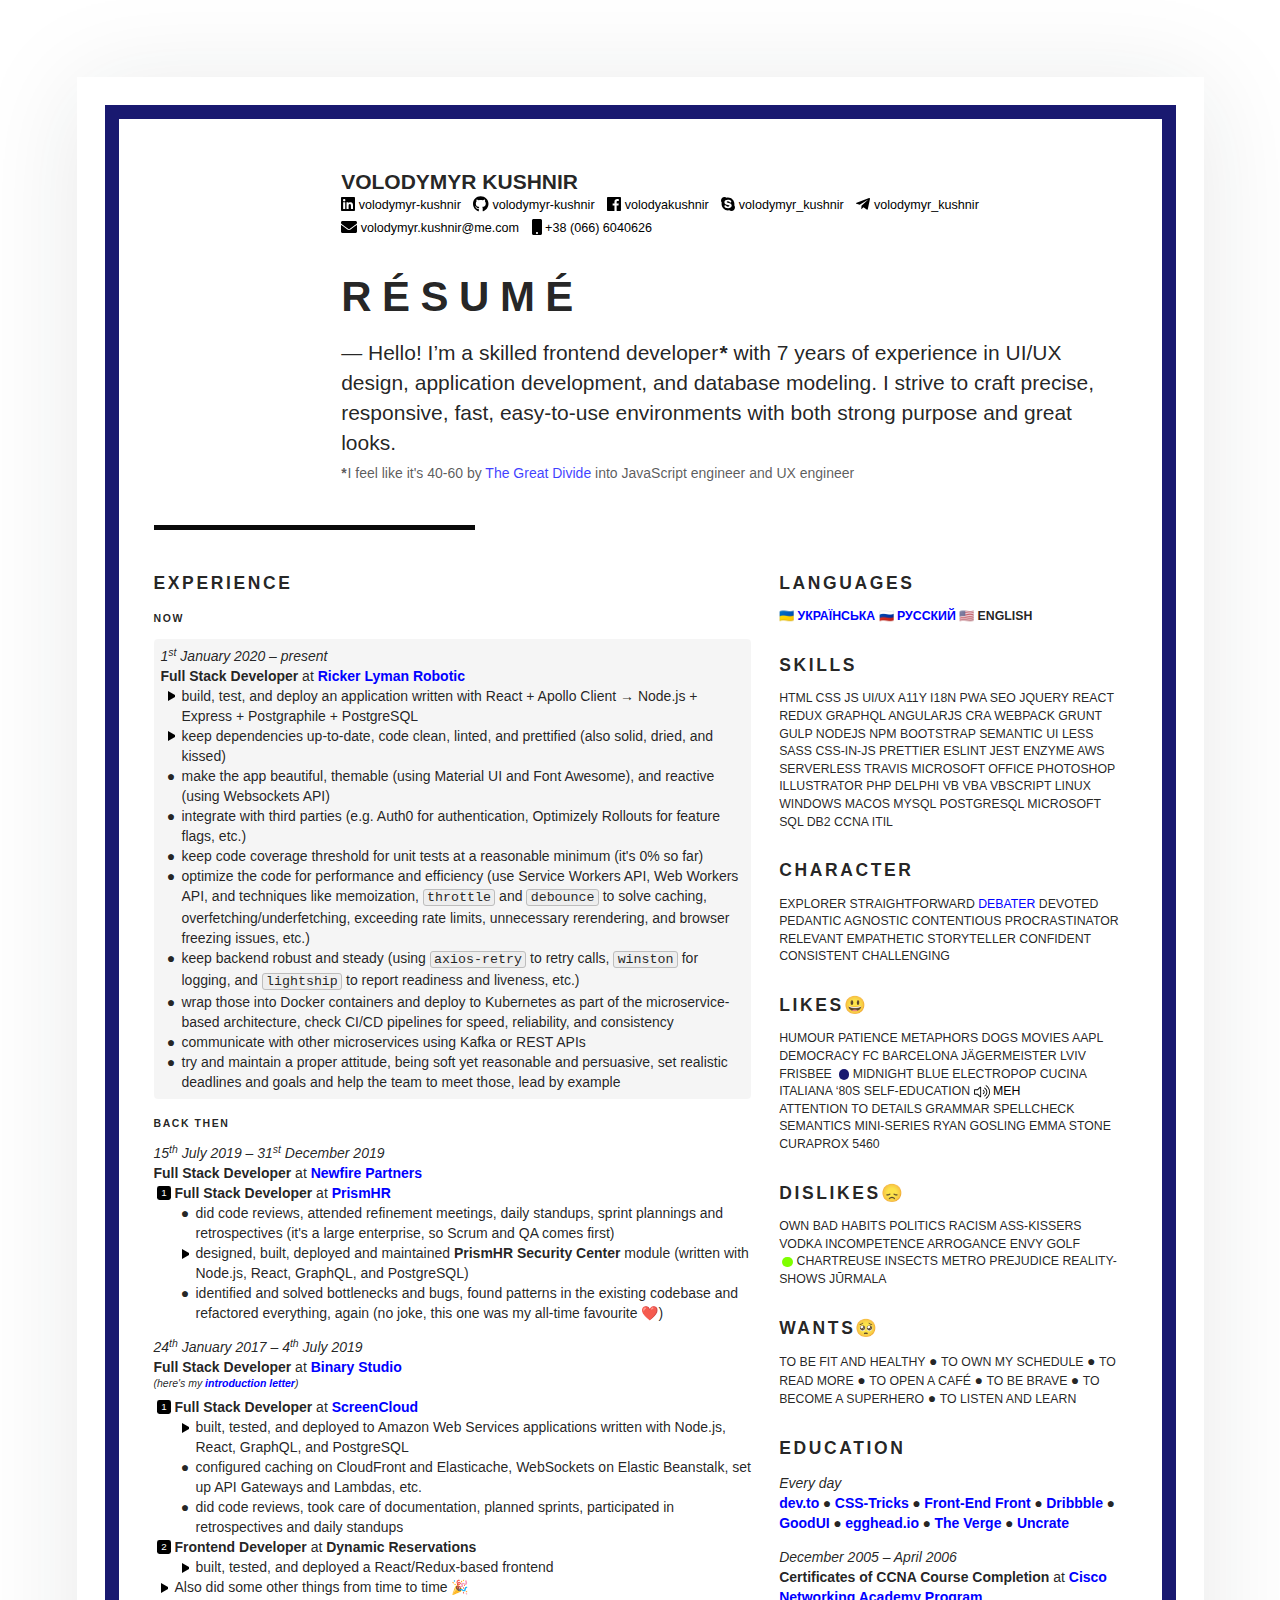
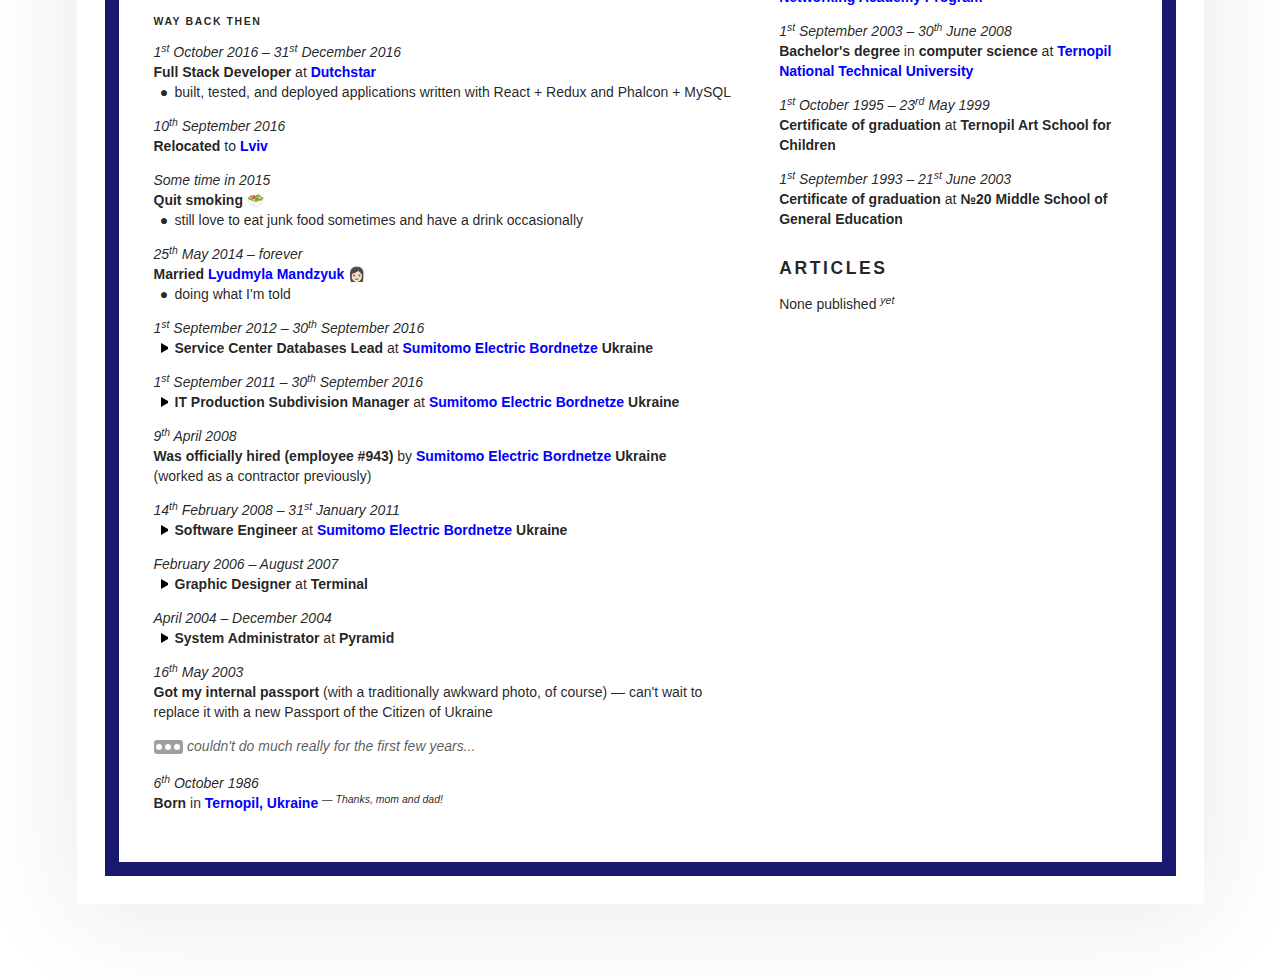
==== index.html @ 7800954a "Add secondary information" ====
<!DOCTYPE html>
<html>
  <head>
    <meta charset="UTF-8" />
    <title>Résumé</title>
    <!-- CSS only -->
    <link rel="stylesheet" href="assets/stylesheets/base.css">
  </head>
  <body>
    <main>
      <article>
        <div class="page" style="border-color: midnightblue;">
          <div class="stackable grid">
            <div class="row">
              <div class="three wide center aligned column">
                <!-- Avatar -->
              </div>
              <div class="thirteen wide column">
                <div class="stackable grid">
                  <div class="sixteen wide column">
                    <h1 class="name">Volodymyr Kushnir</h1>
                    <ul class="contacts">
                      <li>
                        <a href="https://linkedin.com/in/volodymyr-kushnir" rel="author" class="linkedin">
                          <svg class="icon" xmlns="http://www.w3.org/2000/svg" viewBox="0 0 448 512">
                            <path
                              d="M416 32H31.9C14.3 32 0 46.5 0 64.3v383.4C0 465.5 14.3 480 31.9 480H416c17.6 0 32-14.5 32-32.3V64.3c0-17.8-14.4-32.3-32-32.3zM135.4 416H69V202.2h66.5V416zm-33.2-243c-21.3 0-38.5-17.3-38.5-38.5S80.9 96 102.2 96c21.2 0 38.5 17.3 38.5 38.5 0 21.3-17.2 38.5-38.5 38.5zm282.1 243h-66.4V312c0-24.8-.5-56.7-34.5-56.7-34.6 0-39.9 27-39.9 54.9V416h-66.4V202.2h63.7v29.2h.9c8.9-16.8 30.6-34.5 62.9-34.5 67.2 0 79.7 44.3 79.7 101.9V416z" />
                          </svg>
                          <span>volodymyr-kushnir</span>
                        </a>
                      </li>
                      <li>
                        <a href="https://github.com/volodymyr-kushnir" rel="author" class="github">
                          <svg class="icon" xmlns="http://www.w3.org/2000/svg" viewBox="0 0 496 512">
                            <path
                              d="M165.9 397.4c0 2-2.3 3.6-5.2 3.6-3.3.3-5.6-1.3-5.6-3.6 0-2 2.3-3.6 5.2-3.6 3-.3 5.6 1.3 5.6 3.6zm-31.1-4.5c-.7 2 1.3 4.3 4.3 4.9 2.6 1 5.6 0 6.2-2s-1.3-4.3-4.3-5.2c-2.6-.7-5.5.3-6.2 2.3zm44.2-1.7c-2.9.7-4.9 2.6-4.6 4.9.3 2 2.9 3.3 5.9 2.6 2.9-.7 4.9-2.6 4.6-4.6-.3-1.9-3-3.2-5.9-2.9zM244.8 8C106.1 8 0 113.3 0 252c0 110.9 69.8 205.8 169.5 239.2 12.8 2.3 17.3-5.6 17.3-12.1 0-6.2-.3-40.4-.3-61.4 0 0-70 15-84.7-29.8 0 0-11.4-29.1-27.8-36.6 0 0-22.9-15.7 1.6-15.4 0 0 24.9 2 38.6 25.8 21.9 38.6 58.6 27.5 72.9 20.9 2.3-16 8.8-27.1 16-33.7-55.9-6.2-112.3-14.3-112.3-110.5 0-27.5 7.6-41.3 23.6-58.9-2.6-6.5-11.1-33.3 2.6-67.9 20.9-6.5 69 27 69 27 20-5.6 41.5-8.5 62.8-8.5s42.8 2.9 62.8 8.5c0 0 48.1-33.6 69-27 13.7 34.7 5.2 61.4 2.6 67.9 16 17.7 25.8 31.5 25.8 58.9 0 96.5-58.9 104.2-114.8 110.5 9.2 7.9 17 22.9 17 46.4 0 33.7-.3 75.4-.3 83.6 0 6.5 4.6 14.4 17.3 12.1C428.2 457.8 496 362.9 496 252 496 113.3 383.5 8 244.8 8zM97.2 352.9c-1.3 1-1 3.3.7 5.2 1.6 1.6 3.9 2.3 5.2 1 1.3-1 1-3.3-.7-5.2-1.6-1.6-3.9-2.3-5.2-1zm-10.8-8.1c-.7 1.3.3 2.9 2.3 3.9 1.6 1 3.6.7 4.3-.7.7-1.3-.3-2.9-2.3-3.9-2-.6-3.6-.3-4.3.7zm32.4 35.6c-1.6 1.3-1 4.3 1.3 6.2 2.3 2.3 5.2 2.6 6.5 1 1.3-1.3.7-4.3-1.3-6.2-2.2-2.3-5.2-2.6-6.5-1zm-11.4-14.7c-1.6 1-1.6 3.6 0 5.9 1.6 2.3 4.3 3.3 5.6 2.3 1.6-1.3 1.6-3.9 0-6.2-1.4-2.3-4-3.3-5.6-2z" />
                            </svg>
                          <span>volodymyr-kushnir</span>
                        </a>
                      </li>
                      <li>
                        <a href="https://www.fb.com/volodyakushnir" rel="author" class="facebook">
                          <svg class="icon" xmlns="http://www.w3.org/2000/svg" viewBox="0 0 448 512"><path d="M448 56.7v398.5c0 13.7-11.1 24.7-24.7 24.7H309.1V306.5h58.2l8.7-67.6h-67v-43.2c0-19.6 5.4-32.9 33.5-32.9h35.8v-60.5c-6.2-.8-27.4-2.7-52.2-2.7-51.6 0-87 31.5-87 89.4v49.9h-58.4v67.6h58.4V480H24.7C11.1 480 0 468.9 0 455.3V56.7C0 43.1 11.1 32 24.7 32h398.5c13.7 0 24.8 11.1 24.8 24.7z"/></svg>
                          <span>volodyakushnir</span>
                        </a>
                      </li>
                      <li>
                        <a href="skype:volodymyr_kushnir" rel="author" class="skype">
                          <svg class="icon" xmlns="http://www.w3.org/2000/svg" viewBox="0 0 448 512">
                            <path
                              d="M424.7 299.8c2.9-14 4.7-28.9 4.7-43.8 0-113.5-91.9-205.3-205.3-205.3-14.9 0-29.7 1.7-43.8 4.7C161.3 40.7 137.7 32 112 32 50.2 32 0 82.2 0 144c0 25.7 8.7 49.3 23.3 68.2-2.9 14-4.7 28.9-4.7 43.8 0 113.5 91.9 205.3 205.3 205.3 14.9 0 29.7-1.7 43.8-4.7 19 14.6 42.6 23.3 68.2 23.3 61.8 0 112-50.2 112-112 .1-25.6-8.6-49.2-23.2-68.1zm-194.6 91.5c-65.6 0-120.5-29.2-120.5-65 0-16 9-30.6 29.5-30.6 31.2 0 34.1 44.9 88.1 44.9 25.7 0 42.3-11.4 42.3-26.3 0-18.7-16-21.6-42-28-62.5-15.4-117.8-22-117.8-87.2 0-59.2 58.6-81.1 109.1-81.1 55.1 0 110.8 21.9 110.8 55.4 0 16.9-11.4 31.8-30.3 31.8-28.3 0-29.2-33.5-75-33.5-25.7 0-42 7-42 22.5 0 19.8 20.8 21.8 69.1 33 41.4 9.3 90.7 26.8 90.7 77.6 0 59.1-57.1 86.5-112 86.5z" />
                          </svg>
                          <span>volodymyr_kushnir</span>
                        </a>
                      </li>
                      <li>
											<a href="https://t.me/volodymyr_kushnir" rel="author" class="telegram">
												<svg class="icon" xmlns="http://www.w3.org/2000/svg" viewBox="0 0 448 512">
													<path fill="currentColor"
														d="M446.7 98.6l-67.6 318.8c-5.1 22.5-18.4 28.1-37.3 17.5l-103-75.9-49.7 47.8c-5.5 5.5-10.1 10.1-20.7 10.1l7.4-104.9 190.9-172.5c8.3-7.4-1.8-11.5-12.9-4.1L117.8 284 16.2 252.2c-22.1-6.9-22.5-22.1 4.6-32.7L418.2 66.4c18.4-6.9 34.5 4.1 28.5 32.2z">
													</path>
												</svg>
												<span>volodymyr_kushnir</span>
											</a>
										</li>
										<li>
											<a href="mailto:volodymyr.kushnir@me.com" rel="author" class="mail">
												<svg class="icon" xmlns="http://www.w3.org/2000/svg" viewBox="0 0 512 512">
													<path
														d="M502.3 190.8c3.9-3.1 9.7-.2 9.7 4.7V400c0 26.5-21.5 48-48 48H48c-26.5 0-48-21.5-48-48V195.6c0-5 5.7-7.8 9.7-4.7 22.4 17.4 52.1 39.5 154.1 113.6 21.1 15.4 56.7 47.8 92.2 47.6 35.7.3 72-32.8 92.3-47.6 102-74.1 131.6-96.3 154-113.7zM256 320c23.2.4 56.6-29.2 73.4-41.4 132.7-96.3 142.8-104.7 173.4-128.7 5.8-4.5 9.2-11.5 9.2-18.9v-19c0-26.5-21.5-48-48-48H48C21.5 64 0 85.5 0 112v19c0 7.4 3.4 14.3 9.2 18.9 30.6 23.9 40.7 32.4 173.4 128.7 16.8 12.2 50.2 41.8 73.4 41.4z">
													</path>
												</svg>
												<span>volodymyr.kushnir@me.com</span>
											</a>
										</li>
										<li>
											<a href="tel:+380666040626" rel="author" class="phone">
												<svg class="icon" xmlns="http://www.w3.org/2000/svg" viewBox="0 0 320 512"><path d="M272 0H48C21.5 0 0 21.5 0 48v416c0 26.5 21.5 48 48 48h224c26.5 0 48-21.5 48-48V48c0-26.5-21.5-48-48-48zM160 480c-17.7 0-32-14.3-32-32s14.3-32 32-32 32 14.3 32 32-14.3 32-32 32z"></path></svg>
												<span>+38 (066) 6040626</span>
											</a>
										</li>
										<li>
											<a href="https://volodymyrkushnir.com/" rel="author" class="website">
												<svg class="icon" xmlns="http://www.w3.org/2000/svg" viewBox="0 0 496 512"><path fill="currentColor" d="M336.5 160C322 70.7 287.8 8 248 8s-74 62.7-88.5 152h177zM152 256c0 22.2 1.2 43.5 3.3 64h185.3c2.1-20.5 3.3-41.8 3.3-64s-1.2-43.5-3.3-64H155.3c-2.1 20.5-3.3 41.8-3.3 64zm324.7-96c-28.6-67.9-86.5-120.4-158-141.6 24.4 33.8 41.2 84.7 50 141.6h108zM177.2 18.4C105.8 39.6 47.8 92.1 19.3 160h108c8.7-56.9 25.5-107.8 49.9-141.6zM487.4 192H372.7c2.1 21 3.3 42.5 3.3 64s-1.2 43-3.3 64h114.6c5.5-20.5 8.6-41.8 8.6-64s-3.1-43.5-8.5-64zM120 256c0-21.5 1.2-43 3.3-64H8.6C3.2 212.5 0 233.8 0 256s3.2 43.5 8.6 64h114.6c-2-21-3.2-42.5-3.2-64zm39.5 96c14.5 89.3 48.7 152 88.5 152s74-62.7 88.5-152h-177zm159.3 141.6c71.4-21.2 129.4-73.7 158-141.6h-108c-8.8 56.9-25.6 107.8-50 141.6zM19.3 352c28.6 67.9 86.5 120.4 158 141.6-24.4-33.8-41.2-84.7-50-141.6h-108z"></path></svg>
												<span>https://volodymyrkushnir.com/</span>
											</a>
										</li>
									</ul>
                  </div>
                  <div class="sixteen wide mobile only column">
                    <div class="divider"></div>
                  </div>
                  <div class="sixteen wide column">
                    <h2>Résumé</h2>
                    <p>&mdash; Hello! I’m a skilled frontend developer<strong style="margin-left: 0.0625em;">*</strong> with 7 years of experience in UI/UX design, application development, and database modeling. I strive to craft precise, responsive, fast, easy-to-use environments with both strong purpose and great looks.</p>
                    <p style="opacity: 0.75;"><strong style="margin-right: 0.0625em;">*</strong>I feel like it's 40-60 by <a href="https://css-tricks.com/the-great-divide/" rel="external">The Great Divide</a> into JavaScript engineer and UX engineer</p>
  
                  </div>
                </div>
              </div>
            </div>
            <div class="row">
              <div class="sixteen wide column">
                <div class="fat divider"></div>
              </div>
            </div>
            <div class="row">
              <div class="ten wide column">
                <section>
                  <h3>Experience</h3>
                  <h6>Now</h6>
                  <ul class="timeline">
                    <li class="highlighted">
                      <p><em>1<sup>st</sup> January 2020 – present</em></p>
                      <p><strong>Full Stack Developer</strong> at <strong><a href="https://hivecell.io/" rel="external">Ricker Lyman Robotic</a></strong></p>
                      <ul>
                        <li class="details">
                          <input type="checkbox" id="project-4-dependencies">
                          <label for="project-4-dependencies" class="summary">build, test, and deploy an application written with React + Apollo Client &rarr; Node.js + Express + Postgraphile + PostgreSQL</label>
                          <div>
                            <div style="margin-bottom: 0.25em;">
                              <small><em>(the project is alive, hence backend packages are not listed)</em></small>
                            </div>
                            <div class="labels">
                              <a rel="external" class="label" href="https://npmjs.com/package/@apollo/client">@apollo/client</a>
                              <a rel="external" class="label" href="https://npmjs.com/package/@auth0/auth0-spa-js">@auth0/auth0-spa-js</a>
                              <a rel="external" class="label" href="https://npmjs.com/package/@fortawesome/react-fontawesome">@fortawesome/react-fontawesome</a>
                              <a rel="external" class="label" href="https://npmjs.com/package/@material-ui/core">@material-ui/core</a>
                              <a rel="external" class="label" href="https://npmjs.com/package/@material-ui/lab">@material-ui/lab</a>
                              <a rel="external" class="label" href="https://npmjs.com/package/@optimizely/react-sdk">@optimizely/react-sdk</a>
                              <a rel="external" class="label" href="https://npmjs.com/package/@umijs/hooks">@umijs/hooks</a>
                              <a rel="external" class="label" href="https://npmjs.com/package/classnames">classnames</a>
                              <a rel="external" class="label" href="https://npmjs.com/package/date-fns">date-fns</a>
                              <a rel="external" class="label" href="https://npmjs.com/package/file-saver">file-saver</a>
                              <a rel="external" class="label" href="https://npmjs.com/package/formik">formik</a>
                              <a rel="external" class="label" href="https://npmjs.com/package/graphql">graphql</a>
                              <a rel="external" class="label" href="https://npmjs.com/package/history">history</a>
                              <a rel="external" class="label" href="https://npmjs.com/package/lodash">lodash</a>
                              <a rel="external" class="label" href="https://npmjs.com/package/mapbox-gl">mapbox-gl</a>
                              <a rel="external" class="label" href="https://npmjs.com/package/material-ui-popup-state">material-ui-popup-state</a>
                              <a rel="external" class="label" href="https://npmjs.com/package/notistack">notistack</a>
                              <a rel="external" class="label" href="https://npmjs.com/package/react">react</a>
                              <a rel="external" class="label" href="https://npmjs.com/package/react-copy-to-clipboard">react-copy-to-clipboard</a>
                              <a rel="external" class="label" href="https://npmjs.com/package/react-dom">react-dom</a>
                              <a rel="external" class="label" href="https://npmjs.com/package/react-map-gl">react-map-gl</a>
                              <a rel="external" class="label" href="https://npmjs.com/package/react-papaparse">react-papaparse</a>
                              <a rel="external" class="label" href="https://npmjs.com/package/react-refresh">react-refresh</a>
                              <a rel="external" class="label" href="https://npmjs.com/package/react-router-dom">react-router-dom</a>
                              <a rel="external" class="label" href="https://npmjs.com/package/react-scripts">react-scripts</a>
                              <a rel="external" class="label" href="https://npmjs.com/package/react-window">react-window</a>
                              <a rel="external" class="label" href="https://npmjs.com/package/react-window-infinite-loader">react-window-infinite-loader</a>
                              <a rel="external" class="label" href="https://npmjs.com/package/subscriptions-transport-ws">subscriptions-transport-ws</a>
                              <a rel="external" class="label" href="https://npmjs.com/package/yup">yup</a>
                            </div>
                          </div>
                        </li>
                        <li class="details">
                          <input type="checkbox" id="project-4-devdependencies">
                          <label for="project-4-devdependencies" class="summary">keep dependencies up-to-date, code clean, linted, and prettified (also solid, dried, and kissed)</label>
                          <div class="labels">
                            <a rel="external" class="label" href="https://npmjs.com/package/eslint-plugin-import">eslint-plugin-import</a>
                            <a rel="external" class="label" href="https://npmjs.com/package/eslint-plugin-prettier">eslint-plugin-prettier</a>
                            <a rel="external" class="label" href="https://npmjs.com/package/eslint-plugin-simple-import-sort">eslint-plugin-simple-import-sort</a>
                            <a rel="external" class="label" href="https://npmjs.com/package/husky">husky</a>
                            <a rel="external" class="label" href="https://npmjs.com/package/lint-staged">lint-staged</a>
                            <a rel="external" class="label" href="https://npmjs.com/package/prettier">prettier</a>
                            <a rel="external" class="label" href="https://npmjs.com/package/source-map-explorer">source-map-explorer</a>
                          </div>
                        </li>
                        <li>make the app beautiful, themable (using Material UI and Font Awesome), and reactive (using Websockets API)</li>
                        <li>integrate with third parties (e.g. Auth0 for authentication, Optimizely Rollouts for feature flags, etc.)</li>
                        <li>keep code coverage threshold for unit tests at a reasonable minimum (it's 0% so far)</li>
                        <li>optimize the code for performance and efficiency (use Service Workers API, Web Workers API, and techniques like memoization, <code>throttle</code> and <code>debounce</code> to solve caching, overfetching/underfetching, exceeding rate limits, unnecessary rerendering, and browser freezing issues, etc.)</li>
                        <li>keep backend robust and steady (using <code>axios-retry</code> to retry calls, <code>winston</code> for logging, and <code>lightship</code> to report readiness and liveness, etc.)</li>
                        <li>wrap those into Docker containers and deploy to Kubernetes as part of the microservice-based architecture, check CI/CD pipelines for speed, reliability, and consistency</li>
                        <li>communicate with other microservices using Kafka or REST APIs</li>
                        <li>try and maintain a proper attitude, being soft yet reasonable and persuasive, set realistic deadlines and goals and help the team to meet those, lead by example</li>
                      </ul>
                    </li>
                  </ul>
                  <h6>Back then</h6>
                  <ul class="timeline">
                    <li>
                      <p><em>15<sup>th</sup> July 2019 – 31<sup>st</sup> December 2019</em></p>
                      <p><strong>Full Stack Developer</strong> at <strong><a href="https://gonewfire.com/" rel="external">Newfire Partners</a></strong></p>
                      <ol class="inverted">
                        <li>
                          <p><strong>Full Stack Developer</strong> at <strong><a href="https://www.prismhr.com/" rel="external">PrismHR</a></strong></p>
                          <ul>
                            <li>did code reviews, attended refinement meetings, daily standups, sprint plannings and retrospectives (it's a large enterprise, so Scrum and QA comes first)</li>
                            <li class="details">
                              <input type="checkbox" id="project-3">
                              <label for="project-3" class="summary">designed, built, deployed and maintained <strong>PrismHR Security Center</strong> module (written with Node.js, React, GraphQL, and PostgreSQL)</label>
                              <div class="labels">
                                <a rel="external" class="label" href="https://github.com/facebookincubator/create-react-app">create-react-app</a>
                                <a rel="external" class="label" href="https://github.com/facebook/react">react</a>
                                <a rel="external" class="label" href="https://github.com/microsoft/TypeScript">typescript</a>
                                <a rel="external" class="label" href="https://github.com/tannerlinsley/react-table">react-table</a>
                                <a rel="external" class="label" href="https://github.com/formatjs/react-intl">react-intl</a>
                                <a rel="external" class="label" href="https://github.com/jquense/yup">yup</a>
                                <a rel="external" class="label" href="https://github.com/sass/node-sass">node-sass</a>
                                <a rel="external" class="label" href="https://github.com/prettier/prettier">prettier</a>
                                <a rel="external" class="label" href="https://github.com/jaredpalmer/formik">formik</a>
                                <a rel="external" class="label" href="https://github.com/graphql/graphql-js">graphql</a>
                                <a rel="external" class="label" href="https://github.com/Paratron/hookrouter">hookrouter</a>
                                <a rel="external" class="label" href="https://github.com/aws-amplify/amplify-js">aws-amplify</a>
                                <a rel="external" class="label" href="https://github.com/apollographql/apollo-client/tree/master/packages/apollo-boost">apollo-boost</a>
                                <a rel="external" class="label" href="https://github.com/apollographql/react-apollo">@apollo/react-hooks</a>
                                <a rel="external" class="label" href="https://github.com/airbnb/enzyme">enzyme</a>
                                <a rel="external" class="label" href="https://github.com/hapijs/joi">joi</a>
                                <a rel="external" class="label" href="https://github.com/sequelize/sequelize">sequelize</a>
                                <a rel="external" class="label" href="https://github.com/winstonjs/winston">winston</a>
                                <a rel="external" class="label" href="https://github.com/brianc/node-postgres">pg</a>
                                <a rel="external" class="label" href="https://github.com/lodash/lodash">lodash</a>
                                <a rel="external" class="label" href="https://github.com/chaijs/chai">chai</a>
                                <a rel="external" class="label" href="https://github.com/sinonjs/sinon">sinon</a>
                              </div>
                            </li>
                            <li>identified and solved bottlenecks and bugs, found patterns in the existing codebase and refactored everything, again (no joke, this one was my all-time favourite ❤️)</li>
                          </ul>
                        </li>
                      </ol>
                    </li>
                    <li>
                      <p><em>24<sup>th</sup> January 2017 – 4<sup>th</sup> July 2019</em></p>
                      <p><strong>Full Stack Developer</strong> at <strong><a href="https://binary-studio.com/" rel="external">Binary Studio</a></strong><br><sup><em>(here's my <a href="./assets/documents/introduction-letter-to-binary-studio/" rel="external"><strong>introduction letter</strong></a>)</em></sup></p>
                      <ol class="inverted">
                        <li>
                          <p><strong>Full Stack Developer</strong> at <strong><a href="https://screen.cloud/" rel="external">ScreenCloud</a></strong></p>
                          <ul>
                            <li class="details">
                              <input type="checkbox" id="project-2">
                              <label for="project-2" class="summary">built, tested, and deployed to Amazon Web Services applications written with Node.js, React, GraphQL, and PostgreSQL</label>
                              <div class="labels">
                                <a rel="external" class="label" href="https://github.com/apollographql/apollo-client">apollo-client</a>
                                <a rel="external" class="label" href="https://github.com/jaredpalmer/formik">formik</a>
                                <a rel="external" class="label" href="https://github.com/graphql/graphql-js">graphql</a>
                                <a rel="external" class="label" href="https://github.com/apollographql/graphql-tag">graphql-tag</a>
                                <a rel="external" class="label" href="https://github.com/ianstormtaylor/slate">slate</a>
                                <a rel="external" class="label" href="https://github.com/transloadit/uppy">uppy</a>
                                <a rel="external" class="label" href="https://github.com/jquense/yup">yup</a>
                                <a rel="external" class="label" href="https://github.com/storybooks/storybook">storybook</a>
                                <a rel="external" class="label" href="https://github.com/GoogleChrome/puppeteer">puppeteer</a>
                                <a rel="external" class="label" href="https://github.com/visionmedia/debug">debug</a>
                                <a rel="external" class="label" href="https://github.com/motdotla/dotenv">dotenv</a>
                                <a rel="external" class="label" href="https://github.com/expressjs/express">express</a>
                                <a rel="external" class="label" href="https://github.com/hapijs/joi">joi</a>
                                <a rel="external" class="label" href="https://github.com/expressjs/morgan">morgan</a>
                                <a rel="external" class="label" href="https://github.com/jaredhanson/passport">passport</a>
                                <a rel="external" class="label" href="https://github.com/brianc/node-postgres">pg</a>
                                <a rel="external" class="label" href="https://github.com/request/request">request</a>
                                <a rel="external" class="label" href="https://github.com/graphile/postgraphile">postgraphile</a>
                                <a rel="external" class="label" href="https://github.com/chaijs/chai">chai</a>
                                <a rel="external" class="label" href="https://github.com/mochajs/mocha">mocha</a>
                                <a rel="external" class="label" href="https://github.com/standard/standard">standard</a>
                                <a rel="external" class="label" href="https://github.com/standard/snazzy">snazzy</a>
                              </div>
                            </li>
                            <li>configured caching on CloudFront and Elasticache, WebSockets on Elastic Beanstalk, set up API Gateways and Lambdas, etc.</li>
                            <li>did code reviews, took care of documentation, planned sprints, participated in retrospectives and daily standups</li>
                          </ul>
                        </li>
                        <li>
                          <p><strong>Frontend Developer</strong> at <strong>Dynamic Reservations</strong></p>
                          <ul>
                            <li class="details">
                              <input type="checkbox" id="project-1">
                              <label for="project-1" class="summary">built, tested, and deployed a React/Redux-based frontend</label>
                              <div class="labels">
                                <a rel="external" class="label" href="https://github.com/facebookincubator/create-react-app">create-react-app</a>
                                <a rel="external" class="label" href="https://github.com/mzabriskie/axios">axios</a>
                                <a rel="external" class="label" href="https://github.com/JedWatson/classnames">classnames</a>
                                <a rel="external" class="label" href="https://github.com/lodash/lodash">lodash</a>
                                <a rel="external" class="label" href="https://github.com/moment/moment">moment</a>
                                <a rel="external" class="label" href="https://github.com/paularmstrong/normalizr">normalizr</a>
                                <a rel="external" class="label" href="https://github.com/sindresorhus/query-string">query-string</a>
                                <a rel="external" class="label" href="https://github.com/facebook/react">react</a>
                                <a rel="external" class="label" href="https://github.com/yahoo/react-intl">react-intl</a>
                                <a rel="external" class="label" href="https://github.com/reactjs/react-redux">react-redux</a>
                                <a rel="external" class="label" href="https://github.com/ReactTraining/react-router">react-router</a>
                                <a rel="external" class="label" href="https://github.com/reactjs/redux">redux</a>
                                <a rel="external" class="label" href="https://github.com/erikras/redux-form">redux-form</a>
                                <a rel="external" class="label" href="https://github.com/evgenyrodionov/redux-logger">redux-logger</a>
                                <a rel="external" class="label" href="https://github.com/redux-saga/redux-saga">redux-saga</a>
                                <a rel="external" class="label" href="https://github.com/gaearon/redux-thunk">redux-thunk</a>
                                <a rel="external" class="label" href="https://github.com/Semantic-Org/Semantic-UI-React">semantic-ui-react</a>
                                <a rel="external" class="label" href="https://github.com/sass/node-sass">node-sass</a>
                                <a rel="external" class="label" href="https://github.com/prettier/prettier">prettier</a>
                                <a rel="external" class="label" href="https://github.com/Codeception/codeceptjs">codeceptjs</a>
                                <a rel="external" class="label" href="https://github.com/segmentio/nightmare">nightmare</a>
                              </div>
                            </li>
                          </ul>
                        </li>
                      </ol>
                      <ul>
                        <li class="details">
                          <input type="checkbox" id="other">
                          <label for="other" class="summary">Also did some other things from time to time &#x1f389;</label>
                          <div>
                            <ul>
                              <li>occasionally I gave lectures at <strong><a href="https://academy.binary-studio.com/" rel="external">Binary Studio Academy</a></strong></li>
                              <li>sometimes I was being <em>mentored</em> by those whom I <em>mentored</em> 🤷🏼‍♂️</li>
                              <li>I was good at kitchen talks about pretty much anything</li>
                              <li>I played video games with them so that we became a better team <em>(debatable)</em></li>
                            </ul>
                          </div>
                        </li>
                      </ul>
                    </li>
                  </ul>
                  <h6>Way back then</h6>
                  <ul class="timeline">
                    <li>
                      <p><em>1<sup>st</sup> October 2016 &ndash; 31<sup>st</sup> December 2016</em></p>
                      <p><strong>Full Stack Developer</strong> at <strong><a href="https://www.dutchstar.com/" rel="external">Dutchstar</a></strong></p>
                      <ul>
                        <li>built, tested, and deployed applications written with React + Redux and Phalcon + MySQL</li>
                      </ul>
                    </li>
                    <li>
                      <p><em>10<sup>th</sup> September 2016</em></p>
                      <p><strong>Relocated</strong> to <strong><a href="https://www.google.com/maps/place/Lviv,+Lviv+Oblast,+Ukraine,+79000/@49.8327787,23.9421957,12z/data=!3m1!4b1!4m5!3m4!1s0x473add7c09109a57:0x4223c517012378e2!8m2!3d49.839683!4d24.029717" rel="external">Lviv</a></strong> <sup><em id="lviv-rent-months"></em></sup></p>
                    </li>
                    <li>
                      <p><em>Some time in 2015</em></p>
                      <p><strong>Quit smoking</strong> 🥗</p>
                      <ul>
                        <li>still love to eat junk food sometimes and have a drink occasionally</li>
                      </ul>
                    </li>
                    <li>
                      <p><em>25<sup>th</sup> May 2014 &ndash; forever</em></p>
                      <p><strong>Married</strong> <strong><a href="https://www.fb.com/mila.mandzyuk" rel="external">Lyudmyla Mandzyuk</a></strong> &#x1f469;&#x1f3fb;</p>
                      <ul>
                        <li>doing what I'm told</li>
                      </ul>
                    </li>
                    <li>
                      <p><em>1<sup>st</sup> September 2012 &ndash; 30<sup>th</sup> September 2016</em></p>
                      <ul>
                        <li class="details">
                          <input type="checkbox" id="service-center-databases-lead">
                          <label for="service-center-databases-lead" class="summary">
                            <strong>Service Center Databases Lead</strong> at <strong><a href="https://www.sebn.com/en/" rel="external">Sumitomo Electric Bordnetze</a> Ukraine</strong>
                          </label>
                          <div>
                            <ul>
                              <li>managed MySQL multi-master clusters, Oracle failover clusters, Microsoft SQL mirrored/replicated servers (monitoring, backup/restore, users/groups/roles, schemas)</li>
                              <li>built and benchmarked fast, efficient SQL queries</li>
                              <li>optimized database engines, indexes, etc.</li>
                              <li>crafted web dashboards, reports using HTML, CSS, JavaScript, SQL</li>
                            </ul>
                          </div>
                        </li>
                      </ul>
                    </li>
                    <li>
                      <p><em>1<sup>st</sup> September 2011 &ndash; 30<sup>th</sup> September 2016</em></p>
                      <ul>
                        <li class="details">
                          <input type="checkbox" id="it-production-subdivision-manager">
                          <label for="it-production-subdivision-manager" class="summary">
                            <strong>IT Production Subdivision Manager</strong> at <strong><a href="https://www.sebn.com/en/" rel="external">Sumitomo Electric Bordnetze</a> Ukraine</strong>
                          </label>
                          <div>
                            <ul>
                              <li>designed computer-aided manufacturing processes</li>
                              <li>interconnected different production systems’ databases (push or pull data using replication, triggers, scheduled events, cron jobs)</li>
                              <li>built high-availability systems, minimized downtime</li>
                              <li>designed and built BDE (BetriebsDatenErfassung) &mdash; data aggregator system designed to assist in planning, manufacturing, monitoring, and controlling</li>
                              <li>analyzed and transformed data</li>
                              <li>wrote docs, manuals, guidelines, and memos</li>
                            </ul>
                          </div>
                        </li>
                      </ul>
                    </li>
                    <li>
                      <p><em>9<sup>th</sup> April 2008</em></p>
                      <p><strong>Was officially hired (employee #943)</strong> by <strong><a href="https://www.sebn.com/en/" rel="external">Sumitomo Electric Bordnetze</a> Ukraine</strong><br>(worked as a contractor previously)</p>
                    </li>
                    <li>
                      <p><em>14<sup>th</sup> February 2008 &ndash; 31<sup>st</sup> January 2011</em></p>
                      <ul>
                        <li class="details">
                          <input type="checkbox" id="software-engineer">
                          <label for="software-engineer" class="summary">
                            <strong>Software Engineer</strong> at <strong><a href="https://www.sebn.com/en/" rel="external">Sumitomo Electric Bordnetze</a> Ukraine</strong>
                          </label>
                          <div>
                            <ul>
                              <li>designed UI and UX for native applications and web pages</li>
                              <li>built simple apps to assist in manufacturing process using Delphi, VB, Java, HTML, CSS, JavaScript, PHP, SQL</li>
                              <li>managed Microsoft SQL, MySQL, and Firebird databases</li>
                            </ul>
                          </div>
                        </li>
                      </ul>
                    </li>
                    <li>
                      <p><em>February 2006 &ndash; August 2007</em></p>
                      <ul>
                        <li class="details">
                          <input type="checkbox" id="graphic-designer">
                          <label for="graphic-designer" class="summary">
                            <strong>Graphic Designer</strong> at <strong>Terminal</strong>
                          </label>
                          <div>
                            <ul>
                              <li>designed booklets, flyers, business cards, posters using Adobe CS (Photoshop, Illustrator, InDesign)</li>
                              <li>managed inkjet plotters and printers</li>
                              <li>built websites using Macromedia Dreamweaver, Macromedia Flash (ActionScript)</li>
                              <li>started smoking 🚬</li>
                            </ul>
                          </div>
                        </li>
                      </ul>
                    </li>
                    <li>
                      <p><em>April 2004 &ndash; December 2004</em></p>
                      <ul>
                        <li class="details">
                          <input type="checkbox" id="system-administrator">
                          <label for="system-administrator" class="summary">
                            <strong>System Administrator</strong> at <strong>Pyramid</strong>
                          </label>
                          <div>
                            <ul>
                              <li>managed a network of dozen Windows workstations and one Linux gateway (DHCP, DNS, proxy, ACLs)</li>
                              <li>kept PCs health (install OS over PXE, backup/restore, antivirus, software updates, hardware upgrades etc.)</li>
                            </ul>
                          </div>
                        </li>
                      </ul>
                    </li>
                    <li>
                      <p><em>16<sup>th</sup> May 2003</em></p>
                      <p><strong>Got my internal passport</strong> (with a traditionally awkward photo, of course) &mdash; can't wait to replace it with a new Passport of the Citizen of Ukraine</p>
                    </li>
                    <li>
                      <a id="resume" href="#childhood" title="Show childhood photos">
                        <span class="dots">
                          <span class="dot"></span>
                          <span class="dot"></span>
                          <span class="dot"></span>
                        </span>
                        <em>couldn't do much really for the first few years...</em>
                      </a>
                    </li>
                    <li>
                      <p><em>6<sup>th</sup> October 1986</em></p>
                      <p><strong>Born</strong> in <strong><a href="https://www.google.com/maps/place/Ternopil,+Ternopil+Oblast,+Ukraine,+46003/@49.5484448,25.5276291,12z/data=!3m1!4b1!4m5!3m4!1s0x473036ad4b82ce75:0xc484a447edb154e8!8m2!3d49.553517!4d25.594767" rel="external">Ternopil, Ukraine</a></strong> <sup><em>&mdash; Thanks, mom and dad!</em></sup></p>
                    </li>
                  </ul>
                </section>
              </div>
              <div class="six wide column">
                <section>
                  <h3>Languages</h3>
                  <p class="tags small"><a href="/uk-ua" hreflang="uk" rel="alternate" class="language" lang="uk">&#x1f1fa;&#x1f1e6; <span>УКРАЇНСЬКА</span></a> <a href="/ru-ru" hreflang="ru" rel="alternate" class="language" lang="ru">&#x1f1f7;&#x1f1fa; <span>РУССКИЙ</span></a> <span class="language" lang="en">&#x1f1fa;&#x1f1f8; ENGLISH</span></p>
                </section>
                <section>
                  <h3>Skills</h3>
                  <p class="tags small">HTML CSS JS UI/UX A11Y I18N PWA SEO JQUERY REACT REDUX GRAPHQL ANGULARJS CRA WEBPACK GRUNT GULP NODEJS NPM BOOTSTRAP <span class="nowrap">SEMANTIC UI</span> LESS SASS CSS-IN-JS PRETTIER ESLINT JEST ENZYME AWS SERVERLESS TRAVIS <span class="nowrap">MICROSOFT OFFICE</span> PHOTOSHOP ILLUSTRATOR PHP DELPHI VB VBA VBSCRIPT LINUX WINDOWS MACOS MYSQL POSTGRESQL MICROSOFT SQL DB2 CCNA ITIL</p>
                </section>
                <section>
                  <h3>Character</h3>
                  <p class="tags small">EXPLORER STRAIGHTFORWARD <a href="https://www.16personalities.com/entp-personality" rel="external">DEBATER</a> DEVOTED PEDANTIC AGNOSTIC CONTENTIOUS PROCRASTINATOR RELEVANT EMPATHETIC STORYTELLER CONFIDENT CONSISTENT CHALLENGING</p>
                </section>
                <section>
                  <h3>Likes&#x1f603;</h3>
                  <p class="tags small">HUMOUR PATIENCE METAPHORS DOGS MOVIES AAPL DEMOCRACY <span class="nowrap">FC BARCELONA</span> JÄGERMEISTER LVIV FRISBEE <button id="midnightblue" class="color midnightblue">MIDNIGHT BLUE</button> ELECTROPOP CUCINA ITALIANA ‘80S SELF-EDUCATION <button id="meh" class="audio"><svg xmlns="http://www.w3.org/2000/svg" viewBox="0 0 576 512"><path d="M576 256c0 100.586-53.229 189.576-134.123 239.04-7.532 4.606-17.385 2.241-21.997-5.304-4.609-7.539-2.235-17.388 5.304-21.997C496.549 424.101 544 345.467 544 256c0-89.468-47.452-168.101-118.816-211.739-7.539-4.609-9.913-14.458-5.304-21.997 4.608-7.539 14.456-9.914 21.997-5.304C522.77 66.424 576 155.413 576 256zm-96 0c0-66.099-34.976-124.572-88.133-157.079-7.538-4.611-17.388-2.235-21.997 5.302-4.61 7.539-2.236 17.388 5.302 21.998C418.902 152.963 448 201.134 448 256c0 54.872-29.103 103.04-72.828 129.779-7.538 4.61-9.912 14.459-5.302 21.998 4.611 7.541 14.462 9.911 21.997 5.302C445.024 380.572 480 322.099 480 256zm-138.14-75.117c-7.538-4.615-17.388-2.239-21.998 5.297-4.612 7.537-2.241 17.387 5.297 21.998C341.966 218.462 352 236.34 352 256s-10.034 37.538-26.841 47.822c-7.538 4.611-9.909 14.461-5.297 21.998 4.611 7.538 14.463 9.909 21.998 5.297C368.247 314.972 384 286.891 384 256s-15.753-58.972-42.14-75.117zM256 88.017v335.964c0 21.436-25.942 31.999-40.971 16.971L126.059 352H24c-13.255 0-24-10.745-24-24V184c0-13.255 10.745-24 24-24h102.059l88.971-88.954C230.037 56.038 256 66.551 256 88.017zm-32 19.311l-77.659 77.644A24.001 24.001 0 0 1 129.372 192H32v128h97.372a24.001 24.001 0 0 1 16.969 7.028L224 404.67V107.328z"/></svg> MEH
                    <audio preload="none">
                      <source src="./assets/sounds/meh.mp3" type="audio/mpeg">
                      </audio>
                    </button> <span class="nowrap">ATTENTION TO DETAILS</span> GRAMMAR SPELLCHECK SEMANTICS MINI-SERIES <span class="nowrap">RYAN GOSLING</span> <span class="nowrap">EMMA STONE</span> ​<span class="nowrap">CURAPROX 5460</span></p>
                </section>
                <section>
                  <h3>Dislikes&#x1f61e;</h3>
                  <p class="tags small"><span class="nowrap">OWN BAD HABITS</span> POLITICS RACISM ASS-KISSERS VODKA INCOMPETENCE ARROGANCE ENVY GOLF <button id="chartreuse" class="color chartreuse">CHARTREUSE</button> INSECTS METRO PREJUDICE REALITY-SHOWS JŪRMALA</p>
                </section>
                <section>
                  <h3>Wants&#x1f97a;</h3>
                  <p class="tags small bulleted"><span class="tag">TO BE FIT AND HEALTHY</span><span class="tag">TO OWN MY SCHEDULE</span><span class="tag">TO READ MORE</span><span class="tag">TO OPEN A CAFÉ</span><span class="tag">TO BE BRAVE</span><span class="tag">TO BECOME A SUPERHERO</span><span class="tag">TO LISTEN AND LEARN</span></p>
                </section>
                <section>
                  <h3>Education</h3>
                  <ul class="timeline">
                    <li>
                      <div><em>Every day</em></div>
                      <p class="tags bulleted">
                        <span class="tag"><a href="https://dev.to/" rel="external"><strong>dev.to</strong></a></span><span class="tag"><a href="https://css-tricks.com/" rel="external"><strong>CSS-Tricks</strong></a></span><span class="tag"><a href="https://frontendfront.com/" rel="external"><strong>Front-End Front</strong></a></span><span class="tag"><a href="https://dribbble.com/" rel="external"><strong>Dribbble</strong></a></span><span class="tag"><a href="https://goodui.org/" rel="external"><strong>GoodUI</strong></a></span><span class="tag"><a href="https://egghead.io/" rel="external"><strong>egghead.io</strong></a></span><span class="tag"><a href="https://theverge.com/" rel="external"><strong>The Verge</strong></a></span><span class="tag"><a href="https://uncrate.com/" rel="external"><strong>Uncrate</strong></a></span>
                      </p>
                    </li>
                    <li>
                      <div><em>December 2005 &ndash; April 2006</em></div>
                      <div><strong>Certificates of CCNA Course Completion</strong> at <a href="https://www.netacad.com/" rel="external"><strong>Cisco Networking Academy Program</strong></a></div>
                    </li>
                    <li>
                      <div><em>1<sup>st</sup> September 2003 &ndash; 30<sup>th</sup> June 2008</em></div>
                      <div><strong>Bachelor's degree</strong> in <strong>computer science</strong> at <a href="http://tntu.edu.ua//?p=en/home" rel="external"><strong>Ternopil National Technical University</strong></a></div>
                    </li>
                    <li>
                      <div><em>1<sup>st</sup> October 1995 &ndash; 23<sup>rd</sup> May 1999</em></div>
                      <div><strong>Certificate of graduation</strong> at <strong>Ternopil Art School for Children</strong></div>
                    </li>
                    <li>
                      <div><em>1<sup>st</sup> September 1993 &ndash; 21<sup>st</sup> June 2003</em></div>
                      <div><strong>Certificate of graduation</strong> at <strong>№20 Middle School of General Education</strong></div>
                    </li>
                  </ul>
                </section>
                <section>
                  <h3>Articles</h3>
                  <p>None published <sup><em>yet</em></sup></p>
                </section>
              </div>
            </div>
          </div>
        </div>
      </article>
    </main>
  </body>
</html>
---- assets/stylesheets/base.css ----
::-moz-selection {
    background: yellow;
  }
  ::selection {
    background: yellow;
  }
  *,
  *:before,
  *:after {
    box-sizing: inherit;
  }
  html {
    font-size: 14px;
    -webkit-text-size-adjust: 100%;
    text-size-adjust: 100%;
    box-sizing: border-box;
  }
  html,
  body {
    margin: 0;
    line-height: 1.4285em;
    color: rgba(0, 0, 0, 0.87);
  }
  body {
    font-family: -apple-system, BlinkMacSystemFont, "Segoe UI", Roboto,
      Oxygen-Sans, Ubuntu, Cantarell, "Helvetica Neue", sans-serif;
  }
  h1,
  h2,
  h3,
  h4,
  h5 {
    line-height: 1.28571429em;
    margin: 0 0 1rem 0;
    font-weight: bold;
    padding: 0;
  }
  h1:last-child,
  h2:last-child,
  h3:last-child,
  h4:last-child,
  h5:last-child {
    margin-bottom: 0;
  }
  h1,
  h2,
  h3 {
    text-transform: uppercase;
  }
  h1 {
    font-weight: 900;
    font-size: 1.5rem;
    margin-bottom: 0;
  }
  h2 {
    font-weight: 900;
    font-size: 3rem;
    letter-spacing: 0.25em;
  }
  h2 + p {
    font-weight: 300;
    font-size: 1.5rem;
    margin-bottom: 0.25em;
  }
  h3 {
    font-weight: 700;
    font-size: 1.25rem;
    letter-spacing: 0.15em;
  }
  h4 {
    font-size: 1.125rem;
  }
  h5 {
    font-size: 1rem;
  }
  h6 {
    font-size: 0.75rem;
    letter-spacing: 0.15em;
    text-transform: uppercase;
    margin: 0 0 1em 0;
  }
  section {
    padding: 1em 0;
  }
  p {
    margin: 0 0 1em;
    line-height: 1.4285em;
  }
  p:first-child {
    margin-top: 0;
  }
  p:last-child {
    margin-bottom: 0;
  }
  strong {
    font-weight: 600;
  }
  small {
    font-size: 80%;
  }
  ul,
  ol {
    list-style: none outside none;
    padding-left: 1.5em;
    margin: 0;
  }
  ol {
    counter-reset: ol-counter;
  }
  li {
    list-style: none outside none;
  }
  ul > li:before {
    content: "●";
    font-family: "Arial";
    float: left;
    width: 1.5em;
    margin-left: -1.5em;
    text-align: center;
  }
  ol > li:before {
    content: counter(ol-counter);
    counter-increment: ol-counter;
    float: left;
    width: 1rem;
    border-radius: 0.25em;
    background: transparent;
    color: inherit;
    font-weight: bold;
    font-size: 0.7em;
    font-family: inherit;
    display: flex;
    align-items: center;
    justify-content: center;
    margin-left: calc(-1.5rem + 0.5rem / 2);
    height: 1rem;
    margin-top: calc((1.4285rem - 1rem) / 2);
  }
  ol.inverted > li:before {
    background: black;
    color: white;
    font-weight: normal;
  }
  a {
    color: blue;
    background-color: transparent;
    text-decoration: none;
  }
  a[rel="external"]:not(.label):hover,
  a.language:hover span {
    text-decoration: underline;
  }
  code {
    border: 1px solid #BDBDBD;
    padding: 0em 0.25em;
    border-radius: 3px;
    background: #EEEEEE;
    font-size: 95%;
  }
  
  /* Prevent `sub` and `sup` elements from affecting the line height in all browsers */
  sub,
  sup {
    font-size: 75%;
    line-height: 0;
    position: relative;
    vertical-align: baseline;
  }
  sub {
    bottom: -0.25em;
  }
  sup {
    top: -0.5em;
  }
  
  /* Remove the border on images inside links in IE 10 */
  img {
    border-style: none;
  }
  
  /* Change the font styles in all browsers, remove the margin in Firefox and Safari */
  button,
  input {
    font-family: inherit;
    font-size: 100%;
    line-height: 1.15;
    margin: 0;
  }
  
  /* Show the overflow in IE and Edge */
  button,
  input {
    overflow: visible;
  }
  
  /* Remove the inheritance of text transform in Edge, Firefox, and IE */
  button {
    text-transform: none;
  }
  
  /* Correct the inability to style clickable types in iOS and Safari	*/
  button,
  [type="button"] {
    -webkit-appearance: button;
    appearance: button;
  }
  
  /* Remove the inner border and padding in Firefox	*/
  button::-moz-focus-inner,
  [type="button"]::-moz-focus-inner {
    border-style: none;
    padding: 0;
  }
  
  /* Restore the focus styles unset by the previous rule */
  button:-moz-focusring,
  [type="button"]:-moz-focusring {
    outline: 1px dotted ButtonText;
  }
  
  /* Add the correct box sizing in IE 10, remove the padding in IE 10 */
  [type="checkbox"] {
    box-sizing: border-box;
    padding: 0;
  }
  
  /* Utiltities */
  .nowrap {
    white-space: nowrap;
  }
  
  /* Article */
  article {
    max-width: 100%;
    margin-left: auto;
    margin-right: auto;
  }
  @media only screen and (min-width: 768px) and (max-width: 991px) {
    article {
      width: 723px;
      margin-top: calc((100% - 723px) / 2);
      margin-bottom: calc((100% - 723px) / 2);
    }
  }
  @media only screen and (min-width: 992px) and (max-width: 1199px) {
    article {
      width: 933px;
      margin-top: calc((100% - 933px) / 2);
      margin-bottom: calc((100% - 933px) / 2);
    }
  }
  @media only screen and (min-width: 1200px) {
    article {
      width: 1127px;
      margin-top: calc((100% - 1127px) / 2);
      margin-bottom: calc((100% - 1127px) / 2);
    }
  }
  
  /* Page */
  .page {
    position: relative;
    padding: 3em;
    background: white;
    box-shadow: 0 10px 100px 0 rgba(34, 36, 38, 0.1);
    transition: box-shadow 0.2s linear;
  }
  .page[style^="border-color"] {
    padding: 4.5em;
  }
  .page[style^="border-color"]:before {
    content: " ";
    display: block;
    position: absolute;
    left: 2em;
    top: 2em;
    right: 2em;
    bottom: 2em;
    border-color: inherit;
    border-width: 1em;
    border-style: solid;
    pointer-events: none;
    transition: border-color 0.2s ease-in-out;
  }
  @media only screen {
    .page:hover {
      box-shadow: 0 10px 100px 0 rgba(34, 36, 38, 0.3);
    }
  }
  @media only screen and (max-width: 767px) {
    .page,
    .page[style^="border-color"] {
      padding: 0;
    }
    .page[style^="border-color"]:before {
      display: none;
    }
  }
  
  /**
   * # Semantic UI - 2.4.2
   * https://github.com/Semantic-Org/Semantic-UI
   * https://www.semantic-ui.com/
   * Copyright 2014 Contributors
   * Released under the MIT license
   * https://opensource.org/licenses/MIT
   */
  .grid {
    display: flex;
    flex-direction: row;
    flex-wrap: wrap;
    align-items: stretch;
    padding: 0;
    /**
     * Temporary hack to be sure avatar
     * is rendered on print preview
     */
    display: block !important;
  }
  .grid .grid {
    margin-left: -1em;
    margin-right: -1em;
  }
  
  /* Rows */
  .grid > .row {
    position: relative;
    display: flex;
    flex-direction: row;
    flex-wrap: wrap;
    justify-content: inherit;
    align-items: stretch;
    width: 100% !important;
    padding: 0rem;
    padding-top: 1rem;
    padding-bottom: 1rem;
  }
  
  /* Columns */
  /* Standard 16 column */
  .grid > .column:not(.row),
  .grid > .row > .column {
    position: relative;
    display: inline-block;
    width: 6.25%;
    padding-left: 1rem;
    padding-right: 1rem;
    vertical-align: top;
  }
  .grid > * {
    padding-left: 1rem;
    padding-right: 1rem;
  }
  
  /* Columns */
  /* Vertical padding when no rows */
  .grid > .column:not(.row) {
    padding-top: 1rem;
    padding-bottom: 1rem;
  }
  .grid > .row > .column {
    margin-top: 0;
    margin-bottom: 0;
  }
  
  /* Assume full width with one column */
  .grid > .column:only-child,
  .grid > .row > .column:only-child {
    width: 100%;
  }
  
  /* Column Width */
  .grid > .row > [class*="one wide"].column,
  .grid > .column.row > [class*="one wide"].column,
  .grid > [class*="one wide"].column,
  .column.grid > [class*="one wide"].column {
    width: 6.25% !important;
  }
  .grid > .row > [class*="two wide"].column,
  .grid > .column.row > [class*="two wide"].column,
  .grid > [class*="two wide"].column,
  .column.grid > [class*="two wide"].column {
    width: 12.5% !important;
  }
  .grid > .row > [class*="three wide"].column,
  .grid > .column.row > [class*="three wide"].column,
  .grid > [class*="three wide"].column,
  .column.grid > [class*="three wide"].column {
    width: 18.75% !important;
  }
  .grid > .row > [class*="four wide"].column,
  .grid > .column.row > [class*="four wide"].column,
  .grid > [class*="four wide"].column,
  .column.grid > [class*="four wide"].column {
    width: 25% !important;
  }
  .grid > .row > [class*="five wide"].column,
  .grid > .column.row > [class*="five wide"].column,
  .grid > [class*="five wide"].column,
  .column.grid > [class*="five wide"].column {
    width: 31.25% !important;
  }
  .grid > .row > [class*="six wide"].column,
  .grid > .column.row > [class*="six wide"].column,
  .grid > [class*="six wide"].column,
  .column.grid > [class*="six wide"].column {
    width: 37.5% !important;
  }
  .grid > .row > [class*="seven wide"].column,
  .grid > .column.row > [class*="seven wide"].column,
  .grid > [class*="seven wide"].column,
  .column.grid > [class*="seven wide"].column {
    width: 43.75% !important;
  }
  .grid > .row > [class*="eight wide"].column,
  .grid > .column.row > [class*="eight wide"].column,
  .grid > [class*="eight wide"].column,
  .column.grid > [class*="eight wide"].column {
    width: 50% !important;
  }
  .grid > .row > [class*="nine wide"].column,
  .grid > .column.row > [class*="nine wide"].column,
  .grid > [class*="nine wide"].column,
  .column.grid > [class*="nine wide"].column {
    width: 56.25% !important;
  }
  .grid > .row > [class*="ten wide"].column,
  .grid > .column.row > [class*="ten wide"].column,
  .grid > [class*="ten wide"].column,
  .column.grid > [class*="ten wide"].column {
    width: 62.5% !important;
  }
  .grid > .row > [class*="eleven wide"].column,
  .grid > .column.row > [class*="eleven wide"].column,
  .grid > [class*="eleven wide"].column,
  .column.grid > [class*="eleven wide"].column {
    width: 68.75% !important;
  }
  .grid > .row > [class*="twelve wide"].column,
  .grid > .column.row > [class*="twelve wide"].column,
  .grid > [class*="twelve wide"].column,
  .column.grid > [class*="twelve wide"].column {
    width: 75% !important;
  }
  .grid > .row > [class*="thirteen wide"].column,
  .grid > .column.row > [class*="thirteen wide"].column,
  .grid > [class*="thirteen wide"].column,
  .column.grid > [class*="thirteen wide"].column {
    width: 81.25% !important;
  }
  .grid > .row > [class*="fourteen wide"].column,
  .grid > .column.row > [class*="fourteen wide"].column,
  .grid > [class*="fourteen wide"].column,
  .column.grid > [class*="fourteen wide"].column {
    width: 87.5% !important;
  }
  .grid > .row > [class*="fifteen wide"].column,
  .grid > .column.row > [class*="fifteen wide"].column,
  .grid > [class*="fifteen wide"].column,
  .column.grid > [class*="fifteen wide"].column {
    width: 93.75% !important;
  }
  .grid > .row > [class*="sixteen wide"].column,
  .grid > .column.row > [class*="sixteen wide"].column,
  .grid > [class*="sixteen wide"].column,
  .column.grid > [class*="sixteen wide"].column {
    width: 100% !important;
  }
  
  /* Center Aligned */
  [class*="center aligned"].grid > .column,
  [class*="center aligned"].grid > .row > .column,
  .grid > [class*="center aligned"].row > .column,
  .grid > [class*="center aligned"].column.column,
  .grid > .row > [class*="center aligned"].column.column {
    text-align: center;
  }
  
  /* Stackable */
  @media only screen and (max-width: 767px) {
    .stackable.grid > .row > .wide.column,
    .stackable.grid > .wide.column,
    .stackable.grid > .column.grid > .column,
    .stackable.grid > .column.row > .column,
    .stackable.grid > .row > .column,
    .stackable.grid > .column:not(.row),
    .grid > .stackable.row > .column {
      width: 100% !important;
      padding: 1em !important;
    }
  }
  
  /* Mobile only column */
  [class*="mobile only"].grid,
  .grid > [class*="mobile only"].row,
  .grid > [class*="mobile only"].column,
  .grid > .row > [class*="mobile only"].column {
    display: none;
  }
  @media only screen and (max-width: 767px) {
    [class*="mobile only"].grid,
    .grid > [class*="mobile only"].row,
    .grid > [class*="mobile only"].column,
    .grid > .row > [class*="mobile only"].column {
      display: block;
    }
  }
  
  /* Avatar */
  .avatar-wrapper {
    padding: 0 1em;
    display: flex;
    align-items: center;
    justify-content: center;
  }
  .avatar {
    position: relative;
    display: block;
    flex: 1 0 auto;
    max-width: 15rem;
    width: 100%;
  }
  @media only screen and (max-width: 1199px) {
    .avatar-wrapper {
      padding: 0;
    }
  }
  
  /* Divider */
  .divider {
    border-top: 1px solid rgba(222, 222, 222, 1);
  }
  .divider.fat {
    border-top: 0.3571428571428571em solid rgba(10, 10, 10, 1);
    width: 33%;
  }
  
  /* Language */
  .language {
    font-weight: 600;
    white-space: nowrap;
  }
  
  /* Labels */
  .labels > .label {
    background-color: #e8e8e8;
    border-radius: 0.28571429rem;
    color: rgba(0, 0, 0, 0.6);
    cursor: pointer;
    display: block;
    float: left;
    font-size: 0.78571429rem;
    font-weight: 600;
    line-height: 1;
    margin-bottom: 0.5em;
    padding: 0.5833em 0.833em;
    transition: background 0.1s ease;
    -webkit-transition: background 0.1s ease;
  }
  .labels > .label:hover {
    background-color: #e0e0e0;
    color: rgba(0, 0, 0, 0.8);
  }
  .labels > .label:not(:last-child) {
    margin-right: 0.5em;
  }
  
  /* Job */
  .job {
    margin-bottom: 0.25rem;
  }
  
  /* Contacts */
  .contacts {
    list-style: none outside none;
    display: flex;
    flex-wrap: wrap;
    padding: 0;
    margin-top: 0;
    margin-bottom: 0;
    white-space: nowrap;
    font-size: 0.9em;
    font-weight: 400;
  }
  .contacts li {
    margin-bottom: 0.25rem;
    margin-right: 1em;
  }
  .contacts li:before {
    display: none;
  }
  .contacts li a {
    color: black;
    transition: color 0.2s ease-in-out;
  }
  .contacts li a.facebook:hover {
    color: #3b5998;
  }
  .contacts li a.github:hover {
    color: dimgrey;
  }
  .contacts li a.mail:hover {
    color: dimgrey;
  }
  .contacts li a.skype:hover {
    color: #00aff0;
  }
  .contacts li a.linkedin:hover {
    color: #0077b5;
  }
  .contacts li a.telegram:hover {
    color: #0088cc;
  }
  .contacts li a.phone:hover {
    color: dimgrey;
  }
  .contacts li a.website {
    display: none;
  }
  .contacts li a .icon {
    fill: currentColor;
    height: 1.1428rem;
    vertical-align: text-bottom;
  }
  
  @media only screen and (max-width: 767px) {
    .name,
    .job,
    .contacts {
      text-align: center;
    }
    .contacts li {
      margin-right: 0;
    }
  }
  @media only screen and (max-width: 1199px) {
    .contacts {
      margin-top: 1em;
      flex-direction: column;
    }
  }
  
  /* Native <details> element styling */
  details {
    display: block;
  }
  details > summary::-webkit-details-marker {
    margin-left: 0.25em;
    margin-right: 0.25em;
  }
  details > summary {
    display: list-item;
    cursor: pointer;
  }
  details > div {
    margin-top: 0.5em;
  }
  details > div:after {
    content: " ";
    clear: both;
    display: block;
  }
  
  /* Alternative to <details> compatible with Safari */
  .details > input {
    -webkit-appearance: none;
    -moz-appearance: none;
    appearance: none;
    border: none;
    border-radius: 0;
    background: none;
    transition: 0.2s;
    cursor: pointer;
    width: 1.5em;
    display: inline-flex;
    align-items: center;
    justify-content: center;
    flex: 0 0 auto;
    height: 1.5em;
    vertical-align: top;
    outline: none;
  }
  .details > input:after {
    content: " ";
    border-top: 0.35em solid transparent;
    border-bottom: 0.35em solid transparent;
    border-left: 0.5em solid black;
    position: relative;
    width: 0.5em;
    height: 0.7em;
    cursor: pointer;
  }
  .details > input:checked {
    transform: rotate(90deg);
  }
  .details > label.summary {
    cursor: pointer;
  }
  .details > input:checked ~ div {
    display: block;
  }
  .details > div {
    display: none;
  }
  .details > div.labels {
    margin-top: 0.5em;
  }
  .details > div:after {
    content: " ";
    clear: both;
    display: block;
  }
  
  /* Details as a standalone block */
  div.details > input:first-child {
    float: left;
  }
  div.details > input:first-child + label {
    width: calc(100% - 1.5em);
    padding: 0;
    display: inline-block;
  }
  div.details > input:first-child + label + .details-body {
    padding-left: 1.5em;
  }
  
  /* Details as a list item */
  li.details {
    list-style-type: none;
  }
  li.details:before {
    display: none;
  }
  li.details > input {
    float: left;
    margin-left: -1.5em;
  }
  
  /* Highlighted list item */
  li.highlighted {
    padding: 0.5em;
    background: rgba(0, 0, 0, 0.04);
    border-radius: 4px;
  }
  
  /* Bordered list item */
  li.bordered {
    border: 1px solid rgba(0, 0, 0, 0.125);
    border-radius: 4px;
    padding: 0.5em;
    transition: all 0.2s linear;
  }
  li.bordered:hover {
    background: #fafafa;
  }
  li.bordered > ul > li.details > div,
  li.bordered > ul > details > div {
    padding: 0.5em 0.5em 0 2em;
    border-top: 1px solid rgb(224, 224, 224);
    margin-top: 0.5em;
    margin-left: -2em;
    margin-right: -0.5em;
  }
  
  /* Timeline */
  .timeline {
    list-style: none outside none;
    padding: 0;
    margin: 0;
  }
  .timeline:not(:last-child) {
    margin-bottom: 1em;
  }
  .timeline > li:before {
    display: none;
  }
  .timeline > li:not(:last-child) {
    margin-bottom: 1em;
  }
  .timeline > li p {
    margin: 0;
  }
  
  /* Tags */
  .tags.small {
    font-size: 0.88em;
  }
  .tags.bulleted .tag:not(:last-child):after {
    content: "●";
    display: inline-block;
    font-family: "Arial";
    font-size: 1rem;
    margin: 0 0.25em 0 0.25em;
  }
  
  /* Print */
  @media print {
    .page,
    .page[style] {
      padding: 0;
      box-shadow: none;
      border-color: transparent !important;
    }
    .grid {
      display: block;
    }
    .avatar-wrapper {
      padding: 0;
    }
    .contacts {
      margin-top: 1em;
    }
    .contacts li a.website {
      display: block;
    }
    .credits {
      display: none;
    }
  }
  
  /* Color */
  .color {
    cursor: pointer;
    white-space: nowrap;
    background: inherit;
    color: inherit;
    font: inherit;
    border: none;
    margin: 0;
    padding: 0;
  }
  .color:before {
    content: " ";
    display: inline-block;
    border-radius: 100%;
    margin: 0.27em;
    height: 0.88em;
    width: 0.88em;
    vertical-align: top;
    position: relative;
  }
  .color.midnightblue:before {
    background-color: midnightblue;
  }
  .color.chartreuse:before {
    background-color: chartreuse;
  }
  
  /* Audio button */
  button.audio {
    cursor: pointer;
    background: inherit;
    font: inherit;
    border: none;
    margin: 0;
    padding: 0;
  }
  button.audio svg {
    height: 16px;
    width: 16px;
    vertical-align: text-top;
  }
  
  /* Resume */
  #resume {
    color: inherit;
    transition: 0.2s;
    opacity: 0.75;
    padding: 0 0.25em 0.25em 0.25em;
    margin-left: -0.25em;
    display: inline-block;
  }
  #resume:hover {
    opacity: 1;
  }
  #resume .dots {
    background: #808080;
    color: white;
    padding: 0 0.2em;
    border-radius: 3px;
    height: 1em;
    line-height: 1em;
    margin-top: 0.2857142857em;
    float: left;
    margin-right: 0.2857142857em;
  }
  #resume .dots .dot {
    float: left;
    height: 0.42857142857em;
    width: 0.42857142857em;
    background: white;
    border-radius: 100%;
    margin-top: 0.2857142857em;
    vertical-align: top;
  }
  #resume .dots .dot:not(:last-child) {
    margin-right: 0.2142857em;
  }
  
  /* Dialog */
  dialog {
    display: none;
    height: 100%;
    width: 100%;
    z-index: 3;
    padding: 0;
    border: none;
    margin: 0;
    position: absolute;
    top: 0;
    left: 0;
    background: white;
  }
  dialog .photos {
    height: 100%;
    width: 100%;
    overflow: auto;
    display: inline-flex;
    -webkit-overflow-scrolling: touch;
  }
  dialog .photos img {
    display: block;
    width: auto;
    height: 100%;
    padding: 4px 0 4px 4px;
  }
  dialog .photos img:last-child {
    padding-right: 4px;
  }
  dialog:target {
    display: block;
  }
  dialog:target ~ * {
    display: none;
  }
  
  /* Close */
  .close {
    text-indent: -9999px;
    position: absolute;
    z-index: 1;
    top: 2em;
    left: 2em;
    display: inline-block;
    width: 4em;
    height: 4em;
    overflow: hidden;
  }
  .close:before,
  .close:after {
    content: " ";
    position: absolute;
    width: 100%;
    top: 50%;
    left: 0;
    margin-top: -1px;
    background: white;
    height: 1px;
  }
  .close:before {
    transform: rotate(45deg);
  }
  .close:after {
    transform: rotate(-45deg);
  }
  
  /* Credits */
  .credits {
    text-align: right;
    padding: 0.5em;
    line-height: 1em;
    opacity: 0.75;
    transition: opacity 0.2s linear;
  }
  .credits:hover {
    opacity: 1;
  }
  @media only screen and (max-width: 767px) {
    .credits {
      display: none;
    }
  }
  
  /* Hide header, reveal footer */
  header {
    position: fixed;
    z-index: 1;
    background: white;
    top: 0;
    left: 0;
    height: 2em;
    width: 100%;
  }
  header + main {
    margin-top: 2em;
  }
  main {
    overflow: auto;
    z-index: 2;
    background: white;
    position: relative;
  }
  main:nth-last-child(3) {
    margin-bottom: 50vh;
  }
  footer {
    height: 50vh;
    position: fixed;
    bottom: 0;
    left: 0;
    width: 100%;
    background: whitesmoke;
    display: flex;
    align-items: center;
    justify-content: center;
    z-index: 1;
  }
  @media only screen and (max-width: 767px) {
    header {
      height: auto;
      position: relative;
    }
    header + main {
      margin-top: 0;
    }
    main:nth-last-child(3) {
      margin-bottom: 0;
    }
    footer {
      height: auto;
      position: relative;
      padding: 1em;
    }
  }
  @media print {
    header,
    footer {
      display: none;
    }
    header + main {
      margin-top: 0;
    }
    main:nth-last-child(3) {
      margin-bottom: 0;
    }
  }
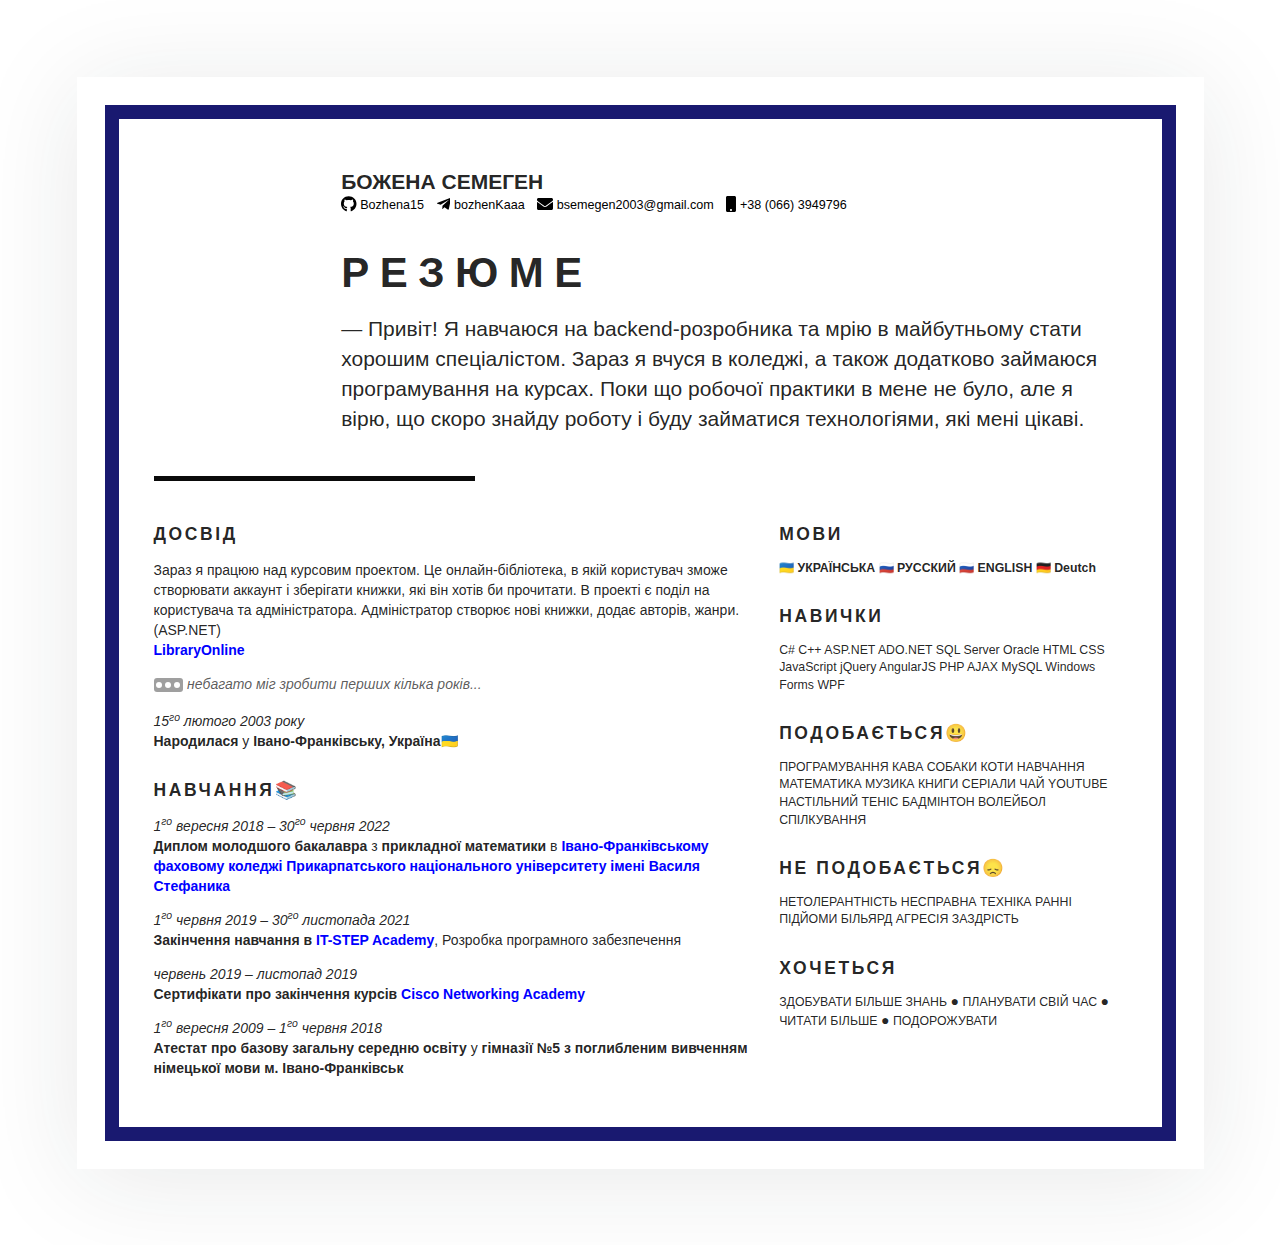
==== commit 12635605: "Add new context" ====
--- a/index.html
+++ b/index.html
@@ -2,8 +2,7 @@
 <html>
   <head>
     <meta charset="UTF-8" />
-    <title>Résumé</title>
-    <!-- CSS only -->
+    <title>Резюме</title>
     <link rel="stylesheet" href="assets/stylesheets/base.css">
   </head>
   <body>
@@ -18,71 +17,41 @@
               <div class="thirteen wide column">
                 <div class="stackable grid">
                   <div class="sixteen wide column">
-                    <h1 class="name">Volodymyr Kushnir</h1>
+                    <h1 class="name">Божена Семеген</h1>
                     <ul class="contacts">
                       <li>
-                        <a href="https://linkedin.com/in/volodymyr-kushnir" rel="author" class="linkedin">
-                          <svg class="icon" xmlns="http://www.w3.org/2000/svg" viewBox="0 0 448 512">
-                            <path
-                              d="M416 32H31.9C14.3 32 0 46.5 0 64.3v383.4C0 465.5 14.3 480 31.9 480H416c17.6 0 32-14.5 32-32.3V64.3c0-17.8-14.4-32.3-32-32.3zM135.4 416H69V202.2h66.5V416zm-33.2-243c-21.3 0-38.5-17.3-38.5-38.5S80.9 96 102.2 96c21.2 0 38.5 17.3 38.5 38.5 0 21.3-17.2 38.5-38.5 38.5zm282.1 243h-66.4V312c0-24.8-.5-56.7-34.5-56.7-34.6 0-39.9 27-39.9 54.9V416h-66.4V202.2h63.7v29.2h.9c8.9-16.8 30.6-34.5 62.9-34.5 67.2 0 79.7 44.3 79.7 101.9V416z" />
-                          </svg>
-                          <span>volodymyr-kushnir</span>
-                        </a>
-                      </li>
-                      <li>
-                        <a href="https://github.com/volodymyr-kushnir" rel="author" class="github">
+                        <a href="https://github.com/Bozhena15" rel="author" class="github">
                           <svg class="icon" xmlns="http://www.w3.org/2000/svg" viewBox="0 0 496 512">
                             <path
                               d="M165.9 397.4c0 2-2.3 3.6-5.2 3.6-3.3.3-5.6-1.3-5.6-3.6 0-2 2.3-3.6 5.2-3.6 3-.3 5.6 1.3 5.6 3.6zm-31.1-4.5c-.7 2 1.3 4.3 4.3 4.9 2.6 1 5.6 0 6.2-2s-1.3-4.3-4.3-5.2c-2.6-.7-5.5.3-6.2 2.3zm44.2-1.7c-2.9.7-4.9 2.6-4.6 4.9.3 2 2.9 3.3 5.9 2.6 2.9-.7 4.9-2.6 4.6-4.6-.3-1.9-3-3.2-5.9-2.9zM244.8 8C106.1 8 0 113.3 0 252c0 110.9 69.8 205.8 169.5 239.2 12.8 2.3 17.3-5.6 17.3-12.1 0-6.2-.3-40.4-.3-61.4 0 0-70 15-84.7-29.8 0 0-11.4-29.1-27.8-36.6 0 0-22.9-15.7 1.6-15.4 0 0 24.9 2 38.6 25.8 21.9 38.6 58.6 27.5 72.9 20.9 2.3-16 8.8-27.1 16-33.7-55.9-6.2-112.3-14.3-112.3-110.5 0-27.5 7.6-41.3 23.6-58.9-2.6-6.5-11.1-33.3 2.6-67.9 20.9-6.5 69 27 69 27 20-5.6 41.5-8.5 62.8-8.5s42.8 2.9 62.8 8.5c0 0 48.1-33.6 69-27 13.7 34.7 5.2 61.4 2.6 67.9 16 17.7 25.8 31.5 25.8 58.9 0 96.5-58.9 104.2-114.8 110.5 9.2 7.9 17 22.9 17 46.4 0 33.7-.3 75.4-.3 83.6 0 6.5 4.6 14.4 17.3 12.1C428.2 457.8 496 362.9 496 252 496 113.3 383.5 8 244.8 8zM97.2 352.9c-1.3 1-1 3.3.7 5.2 1.6 1.6 3.9 2.3 5.2 1 1.3-1 1-3.3-.7-5.2-1.6-1.6-3.9-2.3-5.2-1zm-10.8-8.1c-.7 1.3.3 2.9 2.3 3.9 1.6 1 3.6.7 4.3-.7.7-1.3-.3-2.9-2.3-3.9-2-.6-3.6-.3-4.3.7zm32.4 35.6c-1.6 1.3-1 4.3 1.3 6.2 2.3 2.3 5.2 2.6 6.5 1 1.3-1.3.7-4.3-1.3-6.2-2.2-2.3-5.2-2.6-6.5-1zm-11.4-14.7c-1.6 1-1.6 3.6 0 5.9 1.6 2.3 4.3 3.3 5.6 2.3 1.6-1.3 1.6-3.9 0-6.2-1.4-2.3-4-3.3-5.6-2z" />
                             </svg>
-                          <span>volodymyr-kushnir</span>
+                          <span>Bozhena15</span>
                         </a>
                       </li>
                       <li>
-                        <a href="https://www.fb.com/volodyakushnir" rel="author" class="facebook">
-                          <svg class="icon" xmlns="http://www.w3.org/2000/svg" viewBox="0 0 448 512"><path d="M448 56.7v398.5c0 13.7-11.1 24.7-24.7 24.7H309.1V306.5h58.2l8.7-67.6h-67v-43.2c0-19.6 5.4-32.9 33.5-32.9h35.8v-60.5c-6.2-.8-27.4-2.7-52.2-2.7-51.6 0-87 31.5-87 89.4v49.9h-58.4v67.6h58.4V480H24.7C11.1 480 0 468.9 0 455.3V56.7C0 43.1 11.1 32 24.7 32h398.5c13.7 0 24.8 11.1 24.8 24.7z"/></svg>
-                          <span>volodyakushnir</span>
-                        </a>
-                      </li>
-                      <li>
-                        <a href="skype:volodymyr_kushnir" rel="author" class="skype">
-                          <svg class="icon" xmlns="http://www.w3.org/2000/svg" viewBox="0 0 448 512">
-                            <path
-                              d="M424.7 299.8c2.9-14 4.7-28.9 4.7-43.8 0-113.5-91.9-205.3-205.3-205.3-14.9 0-29.7 1.7-43.8 4.7C161.3 40.7 137.7 32 112 32 50.2 32 0 82.2 0 144c0 25.7 8.7 49.3 23.3 68.2-2.9 14-4.7 28.9-4.7 43.8 0 113.5 91.9 205.3 205.3 205.3 14.9 0 29.7-1.7 43.8-4.7 19 14.6 42.6 23.3 68.2 23.3 61.8 0 112-50.2 112-112 .1-25.6-8.6-49.2-23.2-68.1zm-194.6 91.5c-65.6 0-120.5-29.2-120.5-65 0-16 9-30.6 29.5-30.6 31.2 0 34.1 44.9 88.1 44.9 25.7 0 42.3-11.4 42.3-26.3 0-18.7-16-21.6-42-28-62.5-15.4-117.8-22-117.8-87.2 0-59.2 58.6-81.1 109.1-81.1 55.1 0 110.8 21.9 110.8 55.4 0 16.9-11.4 31.8-30.3 31.8-28.3 0-29.2-33.5-75-33.5-25.7 0-42 7-42 22.5 0 19.8 20.8 21.8 69.1 33 41.4 9.3 90.7 26.8 90.7 77.6 0 59.1-57.1 86.5-112 86.5z" />
-                          </svg>
-                          <span>volodymyr_kushnir</span>
-                        </a>
-                      </li>
-                      <li>
-											<a href="https://t.me/volodymyr_kushnir" rel="author" class="telegram">
+											<a href="https://t.me/bozhenKaaa" rel="author" class="telegram">
 												<svg class="icon" xmlns="http://www.w3.org/2000/svg" viewBox="0 0 448 512">
 													<path fill="currentColor"
 														d="M446.7 98.6l-67.6 318.8c-5.1 22.5-18.4 28.1-37.3 17.5l-103-75.9-49.7 47.8c-5.5 5.5-10.1 10.1-20.7 10.1l7.4-104.9 190.9-172.5c8.3-7.4-1.8-11.5-12.9-4.1L117.8 284 16.2 252.2c-22.1-6.9-22.5-22.1 4.6-32.7L418.2 66.4c18.4-6.9 34.5 4.1 28.5 32.2z">
 													</path>
 												</svg>
-												<span>volodymyr_kushnir</span>
+												<span>bozhenKaaa</span>
 											</a>
 										</li>
 										<li>
-											<a href="mailto:volodymyr.kushnir@me.com" rel="author" class="mail">
+											<a href="mailto:bsemegen2003@gmail.com" rel="author" class="mail">
 												<svg class="icon" xmlns="http://www.w3.org/2000/svg" viewBox="0 0 512 512">
 													<path
 														d="M502.3 190.8c3.9-3.1 9.7-.2 9.7 4.7V400c0 26.5-21.5 48-48 48H48c-26.5 0-48-21.5-48-48V195.6c0-5 5.7-7.8 9.7-4.7 22.4 17.4 52.1 39.5 154.1 113.6 21.1 15.4 56.7 47.8 92.2 47.6 35.7.3 72-32.8 92.3-47.6 102-74.1 131.6-96.3 154-113.7zM256 320c23.2.4 56.6-29.2 73.4-41.4 132.7-96.3 142.8-104.7 173.4-128.7 5.8-4.5 9.2-11.5 9.2-18.9v-19c0-26.5-21.5-48-48-48H48C21.5 64 0 85.5 0 112v19c0 7.4 3.4 14.3 9.2 18.9 30.6 23.9 40.7 32.4 173.4 128.7 16.8 12.2 50.2 41.8 73.4 41.4z">
 													</path>
 												</svg>
-												<span>volodymyr.kushnir@me.com</span>
+												<span>bsemegen2003@gmail.com</span>
 											</a>
 										</li>
 										<li>
-											<a href="tel:+380666040626" rel="author" class="phone">
+											<a href="tel:+380663949796" rel="author" class="phone">
 												<svg class="icon" xmlns="http://www.w3.org/2000/svg" viewBox="0 0 320 512"><path d="M272 0H48C21.5 0 0 21.5 0 48v416c0 26.5 21.5 48 48 48h224c26.5 0 48-21.5 48-48V48c0-26.5-21.5-48-48-48zM160 480c-17.7 0-32-14.3-32-32s14.3-32 32-32 32 14.3 32 32-14.3 32-32 32z"></path></svg>
-												<span>+38 (066) 6040626</span>
-											</a>
-										</li>
-										<li>
-											<a href="https://volodymyrkushnir.com/" rel="author" class="website">
-												<svg class="icon" xmlns="http://www.w3.org/2000/svg" viewBox="0 0 496 512"><path fill="currentColor" d="M336.5 160C322 70.7 287.8 8 248 8s-74 62.7-88.5 152h177zM152 256c0 22.2 1.2 43.5 3.3 64h185.3c2.1-20.5 3.3-41.8 3.3-64s-1.2-43.5-3.3-64H155.3c-2.1 20.5-3.3 41.8-3.3 64zm324.7-96c-28.6-67.9-86.5-120.4-158-141.6 24.4 33.8 41.2 84.7 50 141.6h108zM177.2 18.4C105.8 39.6 47.8 92.1 19.3 160h108c8.7-56.9 25.5-107.8 49.9-141.6zM487.4 192H372.7c2.1 21 3.3 42.5 3.3 64s-1.2 43-3.3 64h114.6c5.5-20.5 8.6-41.8 8.6-64s-3.1-43.5-8.5-64zM120 256c0-21.5 1.2-43 3.3-64H8.6C3.2 212.5 0 233.8 0 256s3.2 43.5 8.6 64h114.6c-2-21-3.2-42.5-3.2-64zm39.5 96c14.5 89.3 48.7 152 88.5 152s74-62.7 88.5-152h-177zm159.3 141.6c71.4-21.2 129.4-73.7 158-141.6h-108c-8.8 56.9-25.6 107.8-50 141.6zM19.3 352c28.6 67.9 86.5 120.4 158 141.6-24.4-33.8-41.2-84.7-50-141.6h-108z"></path></svg>
-												<span>https://volodymyrkushnir.com/</span>
+												<span>+38 (066) 3949796</span>
 											</a>
 										</li>
 									</ul>
@@ -91,10 +60,8 @@
                     <div class="divider"></div>
                   </div>
                   <div class="sixteen wide column">
-                    <h2>Résumé</h2>
-                    <p>&mdash; Hello! I’m a skilled frontend developer<strong style="margin-left: 0.0625em;">*</strong> with 7 years of experience in UI/UX design, application development, and database modeling. I strive to craft precise, responsive, fast, easy-to-use environments with both strong purpose and great looks.</p>
-                    <p style="opacity: 0.75;"><strong style="margin-right: 0.0625em;">*</strong>I feel like it's 40-60 by <a href="https://css-tricks.com/the-great-divide/" rel="external">The Great Divide</a> into JavaScript engineer and UX engineer</p>
-  
+                    <h2>Резюме</h2>
+                    <p>&mdash; Привіт! Я навчаюся на backend-розробника та мрію в майбутньому стати хорошим спеціалістом. Зараз  я вчуся в коледжі, а також додатково займаюся програмування на курсах. Поки що робочої практики в мене не було, але я вірю, що скоро знайду роботу і буду займатися технологіями, які мені цікаві.  </p>
                   </div>
                 </div>
               </div>
@@ -107,336 +74,11 @@
             <div class="row">
               <div class="ten wide column">
                 <section>
-                  <h3>Experience</h3>
-                  <h6>Now</h6>
-                  <ul class="timeline">
-                    <li class="highlighted">
-                      <p><em>1<sup>st</sup> January 2020 – present</em></p>
-                      <p><strong>Full Stack Developer</strong> at <strong><a href="https://hivecell.io/" rel="external">Ricker Lyman Robotic</a></strong></p>
-                      <ul>
-                        <li class="details">
-                          <input type="checkbox" id="project-4-dependencies">
-                          <label for="project-4-dependencies" class="summary">build, test, and deploy an application written with React + Apollo Client &rarr; Node.js + Express + Postgraphile + PostgreSQL</label>
-                          <div>
-                            <div style="margin-bottom: 0.25em;">
-                              <small><em>(the project is alive, hence backend packages are not listed)</em></small>
-                            </div>
-                            <div class="labels">
-                              <a rel="external" class="label" href="https://npmjs.com/package/@apollo/client">@apollo/client</a>
-                              <a rel="external" class="label" href="https://npmjs.com/package/@auth0/auth0-spa-js">@auth0/auth0-spa-js</a>
-                              <a rel="external" class="label" href="https://npmjs.com/package/@fortawesome/react-fontawesome">@fortawesome/react-fontawesome</a>
-                              <a rel="external" class="label" href="https://npmjs.com/package/@material-ui/core">@material-ui/core</a>
-                              <a rel="external" class="label" href="https://npmjs.com/package/@material-ui/lab">@material-ui/lab</a>
-                              <a rel="external" class="label" href="https://npmjs.com/package/@optimizely/react-sdk">@optimizely/react-sdk</a>
-                              <a rel="external" class="label" href="https://npmjs.com/package/@umijs/hooks">@umijs/hooks</a>
-                              <a rel="external" class="label" href="https://npmjs.com/package/classnames">classnames</a>
-                              <a rel="external" class="label" href="https://npmjs.com/package/date-fns">date-fns</a>
-                              <a rel="external" class="label" href="https://npmjs.com/package/file-saver">file-saver</a>
-                              <a rel="external" class="label" href="https://npmjs.com/package/formik">formik</a>
-                              <a rel="external" class="label" href="https://npmjs.com/package/graphql">graphql</a>
-                              <a rel="external" class="label" href="https://npmjs.com/package/history">history</a>
-                              <a rel="external" class="label" href="https://npmjs.com/package/lodash">lodash</a>
-                              <a rel="external" class="label" href="https://npmjs.com/package/mapbox-gl">mapbox-gl</a>
-                              <a rel="external" class="label" href="https://npmjs.com/package/material-ui-popup-state">material-ui-popup-state</a>
-                              <a rel="external" class="label" href="https://npmjs.com/package/notistack">notistack</a>
-                              <a rel="external" class="label" href="https://npmjs.com/package/react">react</a>
-                              <a rel="external" class="label" href="https://npmjs.com/package/react-copy-to-clipboard">react-copy-to-clipboard</a>
-                              <a rel="external" class="label" href="https://npmjs.com/package/react-dom">react-dom</a>
-                              <a rel="external" class="label" href="https://npmjs.com/package/react-map-gl">react-map-gl</a>
-                              <a rel="external" class="label" href="https://npmjs.com/package/react-papaparse">react-papaparse</a>
-                              <a rel="external" class="label" href="https://npmjs.com/package/react-refresh">react-refresh</a>
-                              <a rel="external" class="label" href="https://npmjs.com/package/react-router-dom">react-router-dom</a>
-                              <a rel="external" class="label" href="https://npmjs.com/package/react-scripts">react-scripts</a>
-                              <a rel="external" class="label" href="https://npmjs.com/package/react-window">react-window</a>
-                              <a rel="external" class="label" href="https://npmjs.com/package/react-window-infinite-loader">react-window-infinite-loader</a>
-                              <a rel="external" class="label" href="https://npmjs.com/package/subscriptions-transport-ws">subscriptions-transport-ws</a>
-                              <a rel="external" class="label" href="https://npmjs.com/package/yup">yup</a>
-                            </div>
-                          </div>
-                        </li>
-                        <li class="details">
-                          <input type="checkbox" id="project-4-devdependencies">
-                          <label for="project-4-devdependencies" class="summary">keep dependencies up-to-date, code clean, linted, and prettified (also solid, dried, and kissed)</label>
-                          <div class="labels">
-                            <a rel="external" class="label" href="https://npmjs.com/package/eslint-plugin-import">eslint-plugin-import</a>
-                            <a rel="external" class="label" href="https://npmjs.com/package/eslint-plugin-prettier">eslint-plugin-prettier</a>
-                            <a rel="external" class="label" href="https://npmjs.com/package/eslint-plugin-simple-import-sort">eslint-plugin-simple-import-sort</a>
-                            <a rel="external" class="label" href="https://npmjs.com/package/husky">husky</a>
-                            <a rel="external" class="label" href="https://npmjs.com/package/lint-staged">lint-staged</a>
-                            <a rel="external" class="label" href="https://npmjs.com/package/prettier">prettier</a>
-                            <a rel="external" class="label" href="https://npmjs.com/package/source-map-explorer">source-map-explorer</a>
-                          </div>
-                        </li>
-                        <li>make the app beautiful, themable (using Material UI and Font Awesome), and reactive (using Websockets API)</li>
-                        <li>integrate with third parties (e.g. Auth0 for authentication, Optimizely Rollouts for feature flags, etc.)</li>
-                        <li>keep code coverage threshold for unit tests at a reasonable minimum (it's 0% so far)</li>
-                        <li>optimize the code for performance and efficiency (use Service Workers API, Web Workers API, and techniques like memoization, <code>throttle</code> and <code>debounce</code> to solve caching, overfetching/underfetching, exceeding rate limits, unnecessary rerendering, and browser freezing issues, etc.)</li>
-                        <li>keep backend robust and steady (using <code>axios-retry</code> to retry calls, <code>winston</code> for logging, and <code>lightship</code> to report readiness and liveness, etc.)</li>
-                        <li>wrap those into Docker containers and deploy to Kubernetes as part of the microservice-based architecture, check CI/CD pipelines for speed, reliability, and consistency</li>
-                        <li>communicate with other microservices using Kafka or REST APIs</li>
-                        <li>try and maintain a proper attitude, being soft yet reasonable and persuasive, set realistic deadlines and goals and help the team to meet those, lead by example</li>
-                      </ul>
-                    </li>
-                  </ul>
-                  <h6>Back then</h6>
+                  <h3>Досвід</h3>
                   <ul class="timeline">
                     <li>
-                      <p><em>15<sup>th</sup> July 2019 – 31<sup>st</sup> December 2019</em></p>
-                      <p><strong>Full Stack Developer</strong> at <strong><a href="https://gonewfire.com/" rel="external">Newfire Partners</a></strong></p>
-                      <ol class="inverted">
-                        <li>
-                          <p><strong>Full Stack Developer</strong> at <strong><a href="https://www.prismhr.com/" rel="external">PrismHR</a></strong></p>
-                          <ul>
-                            <li>did code reviews, attended refinement meetings, daily standups, sprint plannings and retrospectives (it's a large enterprise, so Scrum and QA comes first)</li>
-                            <li class="details">
-                              <input type="checkbox" id="project-3">
-                              <label for="project-3" class="summary">designed, built, deployed and maintained <strong>PrismHR Security Center</strong> module (written with Node.js, React, GraphQL, and PostgreSQL)</label>
-                              <div class="labels">
-                                <a rel="external" class="label" href="https://github.com/facebookincubator/create-react-app">create-react-app</a>
-                                <a rel="external" class="label" href="https://github.com/facebook/react">react</a>
-                                <a rel="external" class="label" href="https://github.com/microsoft/TypeScript">typescript</a>
-                                <a rel="external" class="label" href="https://github.com/tannerlinsley/react-table">react-table</a>
-                                <a rel="external" class="label" href="https://github.com/formatjs/react-intl">react-intl</a>
-                                <a rel="external" class="label" href="https://github.com/jquense/yup">yup</a>
-                                <a rel="external" class="label" href="https://github.com/sass/node-sass">node-sass</a>
-                                <a rel="external" class="label" href="https://github.com/prettier/prettier">prettier</a>
-                                <a rel="external" class="label" href="https://github.com/jaredpalmer/formik">formik</a>
-                                <a rel="external" class="label" href="https://github.com/graphql/graphql-js">graphql</a>
-                                <a rel="external" class="label" href="https://github.com/Paratron/hookrouter">hookrouter</a>
-                                <a rel="external" class="label" href="https://github.com/aws-amplify/amplify-js">aws-amplify</a>
-                                <a rel="external" class="label" href="https://github.com/apollographql/apollo-client/tree/master/packages/apollo-boost">apollo-boost</a>
-                                <a rel="external" class="label" href="https://github.com/apollographql/react-apollo">@apollo/react-hooks</a>
-                                <a rel="external" class="label" href="https://github.com/airbnb/enzyme">enzyme</a>
-                                <a rel="external" class="label" href="https://github.com/hapijs/joi">joi</a>
-                                <a rel="external" class="label" href="https://github.com/sequelize/sequelize">sequelize</a>
-                                <a rel="external" class="label" href="https://github.com/winstonjs/winston">winston</a>
-                                <a rel="external" class="label" href="https://github.com/brianc/node-postgres">pg</a>
-                                <a rel="external" class="label" href="https://github.com/lodash/lodash">lodash</a>
-                                <a rel="external" class="label" href="https://github.com/chaijs/chai">chai</a>
-                                <a rel="external" class="label" href="https://github.com/sinonjs/sinon">sinon</a>
-                              </div>
-                            </li>
-                            <li>identified and solved bottlenecks and bugs, found patterns in the existing codebase and refactored everything, again (no joke, this one was my all-time favourite ❤️)</li>
-                          </ul>
-                        </li>
-                      </ol>
-                    </li>
-                    <li>
-                      <p><em>24<sup>th</sup> January 2017 – 4<sup>th</sup> July 2019</em></p>
-                      <p><strong>Full Stack Developer</strong> at <strong><a href="https://binary-studio.com/" rel="external">Binary Studio</a></strong><br><sup><em>(here's my <a href="./assets/documents/introduction-letter-to-binary-studio/" rel="external"><strong>introduction letter</strong></a>)</em></sup></p>
-                      <ol class="inverted">
-                        <li>
-                          <p><strong>Full Stack Developer</strong> at <strong><a href="https://screen.cloud/" rel="external">ScreenCloud</a></strong></p>
-                          <ul>
-                            <li class="details">
-                              <input type="checkbox" id="project-2">
-                              <label for="project-2" class="summary">built, tested, and deployed to Amazon Web Services applications written with Node.js, React, GraphQL, and PostgreSQL</label>
-                              <div class="labels">
-                                <a rel="external" class="label" href="https://github.com/apollographql/apollo-client">apollo-client</a>
-                                <a rel="external" class="label" href="https://github.com/jaredpalmer/formik">formik</a>
-                                <a rel="external" class="label" href="https://github.com/graphql/graphql-js">graphql</a>
-                                <a rel="external" class="label" href="https://github.com/apollographql/graphql-tag">graphql-tag</a>
-                                <a rel="external" class="label" href="https://github.com/ianstormtaylor/slate">slate</a>
-                                <a rel="external" class="label" href="https://github.com/transloadit/uppy">uppy</a>
-                                <a rel="external" class="label" href="https://github.com/jquense/yup">yup</a>
-                                <a rel="external" class="label" href="https://github.com/storybooks/storybook">storybook</a>
-                                <a rel="external" class="label" href="https://github.com/GoogleChrome/puppeteer">puppeteer</a>
-                                <a rel="external" class="label" href="https://github.com/visionmedia/debug">debug</a>
-                                <a rel="external" class="label" href="https://github.com/motdotla/dotenv">dotenv</a>
-                                <a rel="external" class="label" href="https://github.com/expressjs/express">express</a>
-                                <a rel="external" class="label" href="https://github.com/hapijs/joi">joi</a>
-                                <a rel="external" class="label" href="https://github.com/expressjs/morgan">morgan</a>
-                                <a rel="external" class="label" href="https://github.com/jaredhanson/passport">passport</a>
-                                <a rel="external" class="label" href="https://github.com/brianc/node-postgres">pg</a>
-                                <a rel="external" class="label" href="https://github.com/request/request">request</a>
-                                <a rel="external" class="label" href="https://github.com/graphile/postgraphile">postgraphile</a>
-                                <a rel="external" class="label" href="https://github.com/chaijs/chai">chai</a>
-                                <a rel="external" class="label" href="https://github.com/mochajs/mocha">mocha</a>
-                                <a rel="external" class="label" href="https://github.com/standard/standard">standard</a>
-                                <a rel="external" class="label" href="https://github.com/standard/snazzy">snazzy</a>
-                              </div>
-                            </li>
-                            <li>configured caching on CloudFront and Elasticache, WebSockets on Elastic Beanstalk, set up API Gateways and Lambdas, etc.</li>
-                            <li>did code reviews, took care of documentation, planned sprints, participated in retrospectives and daily standups</li>
-                          </ul>
-                        </li>
-                        <li>
-                          <p><strong>Frontend Developer</strong> at <strong>Dynamic Reservations</strong></p>
-                          <ul>
-                            <li class="details">
-                              <input type="checkbox" id="project-1">
-                              <label for="project-1" class="summary">built, tested, and deployed a React/Redux-based frontend</label>
-                              <div class="labels">
-                                <a rel="external" class="label" href="https://github.com/facebookincubator/create-react-app">create-react-app</a>
-                                <a rel="external" class="label" href="https://github.com/mzabriskie/axios">axios</a>
-                                <a rel="external" class="label" href="https://github.com/JedWatson/classnames">classnames</a>
-                                <a rel="external" class="label" href="https://github.com/lodash/lodash">lodash</a>
-                                <a rel="external" class="label" href="https://github.com/moment/moment">moment</a>
-                                <a rel="external" class="label" href="https://github.com/paularmstrong/normalizr">normalizr</a>
-                                <a rel="external" class="label" href="https://github.com/sindresorhus/query-string">query-string</a>
-                                <a rel="external" class="label" href="https://github.com/facebook/react">react</a>
-                                <a rel="external" class="label" href="https://github.com/yahoo/react-intl">react-intl</a>
-                                <a rel="external" class="label" href="https://github.com/reactjs/react-redux">react-redux</a>
-                                <a rel="external" class="label" href="https://github.com/ReactTraining/react-router">react-router</a>
-                                <a rel="external" class="label" href="https://github.com/reactjs/redux">redux</a>
-                                <a rel="external" class="label" href="https://github.com/erikras/redux-form">redux-form</a>
-                                <a rel="external" class="label" href="https://github.com/evgenyrodionov/redux-logger">redux-logger</a>
-                                <a rel="external" class="label" href="https://github.com/redux-saga/redux-saga">redux-saga</a>
-                                <a rel="external" class="label" href="https://github.com/gaearon/redux-thunk">redux-thunk</a>
-                                <a rel="external" class="label" href="https://github.com/Semantic-Org/Semantic-UI-React">semantic-ui-react</a>
-                                <a rel="external" class="label" href="https://github.com/sass/node-sass">node-sass</a>
-                                <a rel="external" class="label" href="https://github.com/prettier/prettier">prettier</a>
-                                <a rel="external" class="label" href="https://github.com/Codeception/codeceptjs">codeceptjs</a>
-                                <a rel="external" class="label" href="https://github.com/segmentio/nightmare">nightmare</a>
-                              </div>
-                            </li>
-                          </ul>
-                        </li>
-                      </ol>
-                      <ul>
-                        <li class="details">
-                          <input type="checkbox" id="other">
-                          <label for="other" class="summary">Also did some other things from time to time &#x1f389;</label>
-                          <div>
-                            <ul>
-                              <li>occasionally I gave lectures at <strong><a href="https://academy.binary-studio.com/" rel="external">Binary Studio Academy</a></strong></li>
-                              <li>sometimes I was being <em>mentored</em> by those whom I <em>mentored</em> 🤷🏼‍♂️</li>
-                              <li>I was good at kitchen talks about pretty much anything</li>
-                              <li>I played video games with them so that we became a better team <em>(debatable)</em></li>
-                            </ul>
-                          </div>
-                        </li>
-                      </ul>
-                    </li>
-                  </ul>
-                  <h6>Way back then</h6>
-                  <ul class="timeline">
-                    <li>
-                      <p><em>1<sup>st</sup> October 2016 &ndash; 31<sup>st</sup> December 2016</em></p>
-                      <p><strong>Full Stack Developer</strong> at <strong><a href="https://www.dutchstar.com/" rel="external">Dutchstar</a></strong></p>
-                      <ul>
-                        <li>built, tested, and deployed applications written with React + Redux and Phalcon + MySQL</li>
-                      </ul>
-                    </li>
-                    <li>
-                      <p><em>10<sup>th</sup> September 2016</em></p>
-                      <p><strong>Relocated</strong> to <strong><a href="https://www.google.com/maps/place/Lviv,+Lviv+Oblast,+Ukraine,+79000/@49.8327787,23.9421957,12z/data=!3m1!4b1!4m5!3m4!1s0x473add7c09109a57:0x4223c517012378e2!8m2!3d49.839683!4d24.029717" rel="external">Lviv</a></strong> <sup><em id="lviv-rent-months"></em></sup></p>
-                    </li>
-                    <li>
-                      <p><em>Some time in 2015</em></p>
-                      <p><strong>Quit smoking</strong> 🥗</p>
-                      <ul>
-                        <li>still love to eat junk food sometimes and have a drink occasionally</li>
-                      </ul>
-                    </li>
-                    <li>
-                      <p><em>25<sup>th</sup> May 2014 &ndash; forever</em></p>
-                      <p><strong>Married</strong> <strong><a href="https://www.fb.com/mila.mandzyuk" rel="external">Lyudmyla Mandzyuk</a></strong> &#x1f469;&#x1f3fb;</p>
-                      <ul>
-                        <li>doing what I'm told</li>
-                      </ul>
-                    </li>
-                    <li>
-                      <p><em>1<sup>st</sup> September 2012 &ndash; 30<sup>th</sup> September 2016</em></p>
-                      <ul>
-                        <li class="details">
-                          <input type="checkbox" id="service-center-databases-lead">
-                          <label for="service-center-databases-lead" class="summary">
-                            <strong>Service Center Databases Lead</strong> at <strong><a href="https://www.sebn.com/en/" rel="external">Sumitomo Electric Bordnetze</a> Ukraine</strong>
-                          </label>
-                          <div>
-                            <ul>
-                              <li>managed MySQL multi-master clusters, Oracle failover clusters, Microsoft SQL mirrored/replicated servers (monitoring, backup/restore, users/groups/roles, schemas)</li>
-                              <li>built and benchmarked fast, efficient SQL queries</li>
-                              <li>optimized database engines, indexes, etc.</li>
-                              <li>crafted web dashboards, reports using HTML, CSS, JavaScript, SQL</li>
-                            </ul>
-                          </div>
-                        </li>
-                      </ul>
-                    </li>
-                    <li>
-                      <p><em>1<sup>st</sup> September 2011 &ndash; 30<sup>th</sup> September 2016</em></p>
-                      <ul>
-                        <li class="details">
-                          <input type="checkbox" id="it-production-subdivision-manager">
-                          <label for="it-production-subdivision-manager" class="summary">
-                            <strong>IT Production Subdivision Manager</strong> at <strong><a href="https://www.sebn.com/en/" rel="external">Sumitomo Electric Bordnetze</a> Ukraine</strong>
-                          </label>
-                          <div>
-                            <ul>
-                              <li>designed computer-aided manufacturing processes</li>
-                              <li>interconnected different production systems’ databases (push or pull data using replication, triggers, scheduled events, cron jobs)</li>
-                              <li>built high-availability systems, minimized downtime</li>
-                              <li>designed and built BDE (BetriebsDatenErfassung) &mdash; data aggregator system designed to assist in planning, manufacturing, monitoring, and controlling</li>
-                              <li>analyzed and transformed data</li>
-                              <li>wrote docs, manuals, guidelines, and memos</li>
-                            </ul>
-                          </div>
-                        </li>
-                      </ul>
-                    </li>
-                    <li>
-                      <p><em>9<sup>th</sup> April 2008</em></p>
-                      <p><strong>Was officially hired (employee #943)</strong> by <strong><a href="https://www.sebn.com/en/" rel="external">Sumitomo Electric Bordnetze</a> Ukraine</strong><br>(worked as a contractor previously)</p>
-                    </li>
-                    <li>
-                      <p><em>14<sup>th</sup> February 2008 &ndash; 31<sup>st</sup> January 2011</em></p>
-                      <ul>
-                        <li class="details">
-                          <input type="checkbox" id="software-engineer">
-                          <label for="software-engineer" class="summary">
-                            <strong>Software Engineer</strong> at <strong><a href="https://www.sebn.com/en/" rel="external">Sumitomo Electric Bordnetze</a> Ukraine</strong>
-                          </label>
-                          <div>
-                            <ul>
-                              <li>designed UI and UX for native applications and web pages</li>
-                              <li>built simple apps to assist in manufacturing process using Delphi, VB, Java, HTML, CSS, JavaScript, PHP, SQL</li>
-                              <li>managed Microsoft SQL, MySQL, and Firebird databases</li>
-                            </ul>
-                          </div>
-                        </li>
-                      </ul>
-                    </li>
-                    <li>
-                      <p><em>February 2006 &ndash; August 2007</em></p>
-                      <ul>
-                        <li class="details">
-                          <input type="checkbox" id="graphic-designer">
-                          <label for="graphic-designer" class="summary">
-                            <strong>Graphic Designer</strong> at <strong>Terminal</strong>
-                          </label>
-                          <div>
-                            <ul>
-                              <li>designed booklets, flyers, business cards, posters using Adobe CS (Photoshop, Illustrator, InDesign)</li>
-                              <li>managed inkjet plotters and printers</li>
-                              <li>built websites using Macromedia Dreamweaver, Macromedia Flash (ActionScript)</li>
-                              <li>started smoking 🚬</li>
-                            </ul>
-                          </div>
-                        </li>
-                      </ul>
-                    </li>
-                    <li>
-                      <p><em>April 2004 &ndash; December 2004</em></p>
-                      <ul>
-                        <li class="details">
-                          <input type="checkbox" id="system-administrator">
-                          <label for="system-administrator" class="summary">
-                            <strong>System Administrator</strong> at <strong>Pyramid</strong>
-                          </label>
-                          <div>
-                            <ul>
-                              <li>managed a network of dozen Windows workstations and one Linux gateway (DHCP, DNS, proxy, ACLs)</li>
-                              <li>kept PCs health (install OS over PXE, backup/restore, antivirus, software updates, hardware upgrades etc.)</li>
-                            </ul>
-                          </div>
-                        </li>
-                      </ul>
-                    </li>
-                    <li>
-                      <p><em>16<sup>th</sup> May 2003</em></p>
-                      <p><strong>Got my internal passport</strong> (with a traditionally awkward photo, of course) &mdash; can't wait to replace it with a new Passport of the Citizen of Ukraine</p>
+                      <p>Зараз я працюю над курсовим проектом. Це онлайн-бібліотека, в якій користувач зможе створювати аккаунт і зберігати книжки, які він хотів би прочитати. В проекті є поділ на користувача та адміністратора. Адміністратор створює нові книжки, додає авторів, жанри. (ASP.NET)</p>
+                      <p><strong><a href="https://github.com/Bozhena15/LibraryOnline_ASP.NET.git" rel="external">LibraryOnline</a></strong></p>
                     </li>
                     <li>
                       <a id="resume" href="#childhood" title="Show childhood photos">
@@ -445,76 +87,63 @@
                           <span class="dot"></span>
                           <span class="dot"></span>
                         </span>
-                        <em>couldn't do much really for the first few years...</em>
+                        <em>небагато міг зробити перших кілька років...</em>
                       </a>
                     </li>
                     <li>
-                      <p><em>6<sup>th</sup> October 1986</em></p>
-                      <p><strong>Born</strong> in <strong><a href="https://www.google.com/maps/place/Ternopil,+Ternopil+Oblast,+Ukraine,+46003/@49.5484448,25.5276291,12z/data=!3m1!4b1!4m5!3m4!1s0x473036ad4b82ce75:0xc484a447edb154e8!8m2!3d49.553517!4d25.594767" rel="external">Ternopil, Ukraine</a></strong> <sup><em>&mdash; Thanks, mom and dad!</em></sup></p>
+                      <p><em>15<sup>го</sup> лютого 2003 року</em></p>
+                      <p><strong>Народилася</strong> у <strong>Івано-Франківську, Україна</strong>&#127482;&#127462;</p>
+                    </li>
+                  </ul>
+                </section>
+                <section>
+                  <h3>Навчання📚</h3>
+                  <ul class="timeline">
+                    <li>
+                      <div><em>1<sup>го</sup> вересня 2018 &ndash; 30<sup>го</sup> червня 2022</em></div>
+                      <div><strong>Диплом молодшого бакалавра</strong> з <strong>прикладної математики</strong> в <a href="https://ifk.pnu.edu.ua/" rel="external"><strong>Івано-Франківському фаховому коледжі Прикарпатського національного університету імені Василя Стефаника</strong></a></div>
+                    </li>
+                    <li>
+                      <div><em>1<sup>го</sup> червня 2019 &ndash; 30<sup>го</sup> листопада 2021</em></div>
+                      <div><strong>Закінчення навчання в </strong> <a href="https://if.itstep.org/"><strong>IT-STEP Academy</strong></a>, Розробка програмного забезпечення</div>
+                    </li>
+                    <li>
+                      <div><em>червень 2019 &ndash; листопад 2019</em></div>
+                      <div><strong>Сертифікати про закінчення курсів</strong> <a href="https://www.netacad.com/" rel="external"><strong>Cisco Networking Academy</strong></a></div>
+                    </li>
+                    <li>
+                      <div><em>1<sup>го</sup> вересня 2009 &ndash; 1<sup>го</sup> червня 2018</em></div>
+                      <div><strong>Атестат про базову загальну середню освіту</strong> у <strong>гімназії №5 з поглибленим вивченням німецької мови м. Івано-Франківськ</strong></div>
                     </li>
                   </ul>
                 </section>
               </div>
               <div class="six wide column">
                 <section>
-                  <h3>Languages</h3>
-                  <p class="tags small"><a href="/uk-ua" hreflang="uk" rel="alternate" class="language" lang="uk">&#x1f1fa;&#x1f1e6; <span>УКРАЇНСЬКА</span></a> <a href="/ru-ru" hreflang="ru" rel="alternate" class="language" lang="ru">&#x1f1f7;&#x1f1fa; <span>РУССКИЙ</span></a> <span class="language" lang="en">&#x1f1fa;&#x1f1f8; ENGLISH</span></p>
+                  <h3>Мови</h3>
+                  <p class="tags small">
+                    <span class="language" lang="uk">&#x1f1fa;&#x1f1e6; УКРАЇНСЬКА</span> 
+                    <span class="language" lang="ru">&#x1f1f7;&#x1f1fa; РУССКИЙ</span> 
+                    <span class="language" lang="en">&#x1f1f7;&#x1f1fa; ENGLISH</span> 
+                    <span class="language" lang="de">&#x1F1E9;&#x1F1EA; Deutch</span></p>
                 </section>
                 <section>
-                  <h3>Skills</h3>
-                  <p class="tags small">HTML CSS JS UI/UX A11Y I18N PWA SEO JQUERY REACT REDUX GRAPHQL ANGULARJS CRA WEBPACK GRUNT GULP NODEJS NPM BOOTSTRAP <span class="nowrap">SEMANTIC UI</span> LESS SASS CSS-IN-JS PRETTIER ESLINT JEST ENZYME AWS SERVERLESS TRAVIS <span class="nowrap">MICROSOFT OFFICE</span> PHOTOSHOP ILLUSTRATOR PHP DELPHI VB VBA VBSCRIPT LINUX WINDOWS MACOS MYSQL POSTGRESQL MICROSOFT SQL DB2 CCNA ITIL</p>
+                  <h3>Навички</h3>
+                  <p class="tags small">C# C++ ASP.NET ADO.NET SQL Server Oracle HTML CSS JavaScript jQuery AngularJS PHP AJAX  MySQL Windows Forms WPF</p>
                 </section>
                 <section>
-                  <h3>Character</h3>
-                  <p class="tags small">EXPLORER STRAIGHTFORWARD <a href="https://www.16personalities.com/entp-personality" rel="external">DEBATER</a> DEVOTED PEDANTIC AGNOSTIC CONTENTIOUS PROCRASTINATOR RELEVANT EMPATHETIC STORYTELLER CONFIDENT CONSISTENT CHALLENGING</p>
+                  <h3>Подобається&#x1f603;</h3>
+                  <p class="tags small">ПРОГРАМУВАННЯ КАВА СОБАКИ КОТИ НАВЧАННЯ МАТЕМАТИКА МУЗИКА КНИГИ СЕРІАЛИ ЧАЙ YOUTUBE НАСТІЛЬНИЙ ТЕНІС БАДМІНТОН ВОЛЕЙБОЛ СПІЛКУВАННЯ</p>
                 </section>
                 <section>
-                  <h3>Likes&#x1f603;</h3>
-                  <p class="tags small">HUMOUR PATIENCE METAPHORS DOGS MOVIES AAPL DEMOCRACY <span class="nowrap">FC BARCELONA</span> JÄGERMEISTER LVIV FRISBEE <button id="midnightblue" class="color midnightblue">MIDNIGHT BLUE</button> ELECTROPOP CUCINA ITALIANA ‘80S SELF-EDUCATION <button id="meh" class="audio"><svg xmlns="http://www.w3.org/2000/svg" viewBox="0 0 576 512"><path d="M576 256c0 100.586-53.229 189.576-134.123 239.04-7.532 4.606-17.385 2.241-21.997-5.304-4.609-7.539-2.235-17.388 5.304-21.997C496.549 424.101 544 345.467 544 256c0-89.468-47.452-168.101-118.816-211.739-7.539-4.609-9.913-14.458-5.304-21.997 4.608-7.539 14.456-9.914 21.997-5.304C522.77 66.424 576 155.413 576 256zm-96 0c0-66.099-34.976-124.572-88.133-157.079-7.538-4.611-17.388-2.235-21.997 5.302-4.61 7.539-2.236 17.388 5.302 21.998C418.902 152.963 448 201.134 448 256c0 54.872-29.103 103.04-72.828 129.779-7.538 4.61-9.912 14.459-5.302 21.998 4.611 7.541 14.462 9.911 21.997 5.302C445.024 380.572 480 322.099 480 256zm-138.14-75.117c-7.538-4.615-17.388-2.239-21.998 5.297-4.612 7.537-2.241 17.387 5.297 21.998C341.966 218.462 352 236.34 352 256s-10.034 37.538-26.841 47.822c-7.538 4.611-9.909 14.461-5.297 21.998 4.611 7.538 14.463 9.909 21.998 5.297C368.247 314.972 384 286.891 384 256s-15.753-58.972-42.14-75.117zM256 88.017v335.964c0 21.436-25.942 31.999-40.971 16.971L126.059 352H24c-13.255 0-24-10.745-24-24V184c0-13.255 10.745-24 24-24h102.059l88.971-88.954C230.037 56.038 256 66.551 256 88.017zm-32 19.311l-77.659 77.644A24.001 24.001 0 0 1 129.372 192H32v128h97.372a24.001 24.001 0 0 1 16.969 7.028L224 404.67V107.328z"/></svg> MEH
-                    <audio preload="none">
-                      <source src="./assets/sounds/meh.mp3" type="audio/mpeg">
-                      </audio>
-                    </button> <span class="nowrap">ATTENTION TO DETAILS</span> GRAMMAR SPELLCHECK SEMANTICS MINI-SERIES <span class="nowrap">RYAN GOSLING</span> <span class="nowrap">EMMA STONE</span> ​<span class="nowrap">CURAPROX 5460</span></p>
+                  <h3>Не подобається&#x1f61e;</h3>
+                  <p class="tags small">НЕТОЛЕРАНТНІСТЬ НЕСПРАВНА ТЕХНІКА РАННІ ПІДЙОМИ БІЛЬЯРД АГРЕСІЯ ЗАЗДРІСТЬ </p>
                 </section>
                 <section>
-                  <h3>Dislikes&#x1f61e;</h3>
-                  <p class="tags small"><span class="nowrap">OWN BAD HABITS</span> POLITICS RACISM ASS-KISSERS VODKA INCOMPETENCE ARROGANCE ENVY GOLF <button id="chartreuse" class="color chartreuse">CHARTREUSE</button> INSECTS METRO PREJUDICE REALITY-SHOWS JŪRMALA</p>
+                  <h3>Хочеться</h3>
+                  <p class="tags small bulleted"><span class="tag">ЗДОБУВАТИ БІЛЬШЕ ЗНАНЬ</span><span class="tag">ПЛАНУВАТИ СВІЙ ЧАС</span><span class="tag">ЧИТАТИ БІЛЬШЕ</span><span class="tag">ПОДОРОЖУВАТИ</span></p>
                 </section>
-                <section>
-                  <h3>Wants&#x1f97a;</h3>
-                  <p class="tags small bulleted"><span class="tag">TO BE FIT AND HEALTHY</span><span class="tag">TO OWN MY SCHEDULE</span><span class="tag">TO READ MORE</span><span class="tag">TO OPEN A CAFÉ</span><span class="tag">TO BE BRAVE</span><span class="tag">TO BECOME A SUPERHERO</span><span class="tag">TO LISTEN AND LEARN</span></p>
-                </section>
-                <section>
-                  <h3>Education</h3>
-                  <ul class="timeline">
-                    <li>
-                      <div><em>Every day</em></div>
-                      <p class="tags bulleted">
-                        <span class="tag"><a href="https://dev.to/" rel="external"><strong>dev.to</strong></a></span><span class="tag"><a href="https://css-tricks.com/" rel="external"><strong>CSS-Tricks</strong></a></span><span class="tag"><a href="https://frontendfront.com/" rel="external"><strong>Front-End Front</strong></a></span><span class="tag"><a href="https://dribbble.com/" rel="external"><strong>Dribbble</strong></a></span><span class="tag"><a href="https://goodui.org/" rel="external"><strong>GoodUI</strong></a></span><span class="tag"><a href="https://egghead.io/" rel="external"><strong>egghead.io</strong></a></span><span class="tag"><a href="https://theverge.com/" rel="external"><strong>The Verge</strong></a></span><span class="tag"><a href="https://uncrate.com/" rel="external"><strong>Uncrate</strong></a></span>
-                      </p>
-                    </li>
-                    <li>
-                      <div><em>December 2005 &ndash; April 2006</em></div>
-                      <div><strong>Certificates of CCNA Course Completion</strong> at <a href="https://www.netacad.com/" rel="external"><strong>Cisco Networking Academy Program</strong></a></div>
-                    </li>
-                    <li>
-                      <div><em>1<sup>st</sup> September 2003 &ndash; 30<sup>th</sup> June 2008</em></div>
-                      <div><strong>Bachelor's degree</strong> in <strong>computer science</strong> at <a href="http://tntu.edu.ua//?p=en/home" rel="external"><strong>Ternopil National Technical University</strong></a></div>
-                    </li>
-                    <li>
-                      <div><em>1<sup>st</sup> October 1995 &ndash; 23<sup>rd</sup> May 1999</em></div>
-                      <div><strong>Certificate of graduation</strong> at <strong>Ternopil Art School for Children</strong></div>
-                    </li>
-                    <li>
-                      <div><em>1<sup>st</sup> September 1993 &ndash; 21<sup>st</sup> June 2003</em></div>
-                      <div><strong>Certificate of graduation</strong> at <strong>№20 Middle School of General Education</strong></div>
-                    </li>
-                  </ul>
-                </section>
-                <section>
-                  <h3>Articles</h3>
-                  <p>None published <sup><em>yet</em></sup></p>
-                </section>
+                
               </div>
             </div>
           </div>
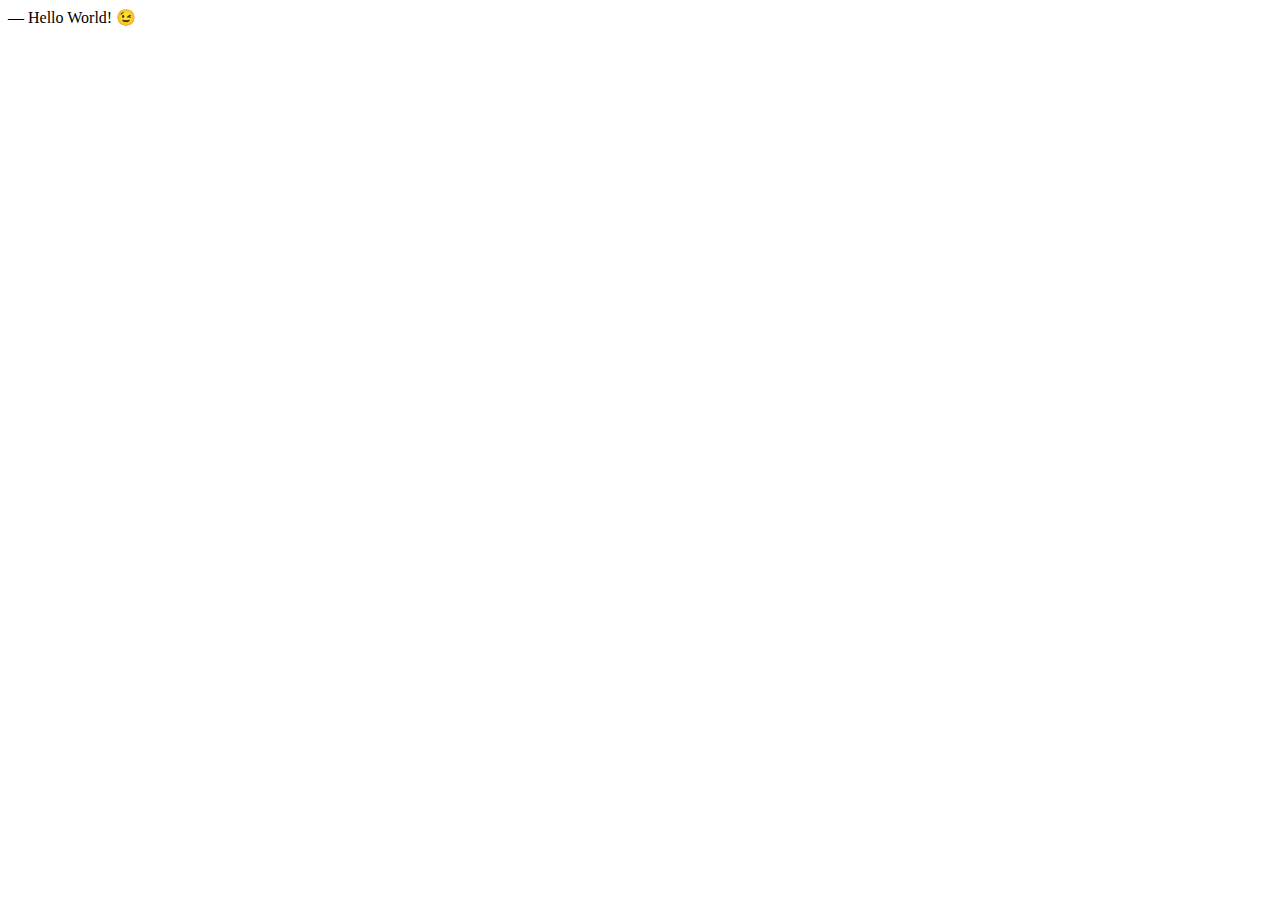
==== commit f7ec9d56: "Merge pull request #8 from Bozhena15/feature/head" ====
--- a/index.html
+++ b/index.html
@@ -2,153 +2,10 @@
 <html>
   <head>
     <meta charset="UTF-8" />
-    <title>Резюме</title>
-    <link rel="stylesheet" href="assets/stylesheets/base.css">
+    <title>Résumé</title>
+    <link rel="stylesheet" href="https://binary-studio-academy.github.io/stage-2/assets/stylesheets/base.css">
   </head>
   <body>
-    <main>
-      <article>
-        <div class="page" style="border-color: midnightblue;">
-          <div class="stackable grid">
-            <div class="row">
-              <div class="three wide center aligned column">
-                <!-- Avatar -->
-              </div>
-              <div class="thirteen wide column">
-                <div class="stackable grid">
-                  <div class="sixteen wide column">
-                    <h1 class="name">Божена Семеген</h1>
-                    <ul class="contacts">
-                      <li>
-                        <a href="https://github.com/Bozhena15" rel="author" class="github">
-                          <svg class="icon" xmlns="http://www.w3.org/2000/svg" viewBox="0 0 496 512">
-                            <path
-                              d="M165.9 397.4c0 2-2.3 3.6-5.2 3.6-3.3.3-5.6-1.3-5.6-3.6 0-2 2.3-3.6 5.2-3.6 3-.3 5.6 1.3 5.6 3.6zm-31.1-4.5c-.7 2 1.3 4.3 4.3 4.9 2.6 1 5.6 0 6.2-2s-1.3-4.3-4.3-5.2c-2.6-.7-5.5.3-6.2 2.3zm44.2-1.7c-2.9.7-4.9 2.6-4.6 4.9.3 2 2.9 3.3 5.9 2.6 2.9-.7 4.9-2.6 4.6-4.6-.3-1.9-3-3.2-5.9-2.9zM244.8 8C106.1 8 0 113.3 0 252c0 110.9 69.8 205.8 169.5 239.2 12.8 2.3 17.3-5.6 17.3-12.1 0-6.2-.3-40.4-.3-61.4 0 0-70 15-84.7-29.8 0 0-11.4-29.1-27.8-36.6 0 0-22.9-15.7 1.6-15.4 0 0 24.9 2 38.6 25.8 21.9 38.6 58.6 27.5 72.9 20.9 2.3-16 8.8-27.1 16-33.7-55.9-6.2-112.3-14.3-112.3-110.5 0-27.5 7.6-41.3 23.6-58.9-2.6-6.5-11.1-33.3 2.6-67.9 20.9-6.5 69 27 69 27 20-5.6 41.5-8.5 62.8-8.5s42.8 2.9 62.8 8.5c0 0 48.1-33.6 69-27 13.7 34.7 5.2 61.4 2.6 67.9 16 17.7 25.8 31.5 25.8 58.9 0 96.5-58.9 104.2-114.8 110.5 9.2 7.9 17 22.9 17 46.4 0 33.7-.3 75.4-.3 83.6 0 6.5 4.6 14.4 17.3 12.1C428.2 457.8 496 362.9 496 252 496 113.3 383.5 8 244.8 8zM97.2 352.9c-1.3 1-1 3.3.7 5.2 1.6 1.6 3.9 2.3 5.2 1 1.3-1 1-3.3-.7-5.2-1.6-1.6-3.9-2.3-5.2-1zm-10.8-8.1c-.7 1.3.3 2.9 2.3 3.9 1.6 1 3.6.7 4.3-.7.7-1.3-.3-2.9-2.3-3.9-2-.6-3.6-.3-4.3.7zm32.4 35.6c-1.6 1.3-1 4.3 1.3 6.2 2.3 2.3 5.2 2.6 6.5 1 1.3-1.3.7-4.3-1.3-6.2-2.2-2.3-5.2-2.6-6.5-1zm-11.4-14.7c-1.6 1-1.6 3.6 0 5.9 1.6 2.3 4.3 3.3 5.6 2.3 1.6-1.3 1.6-3.9 0-6.2-1.4-2.3-4-3.3-5.6-2z" />
-                            </svg>
-                          <span>Bozhena15</span>
-                        </a>
-                      </li>
-                      <li>
-											<a href="https://t.me/bozhenKaaa" rel="author" class="telegram">
-												<svg class="icon" xmlns="http://www.w3.org/2000/svg" viewBox="0 0 448 512">
-													<path fill="currentColor"
-														d="M446.7 98.6l-67.6 318.8c-5.1 22.5-18.4 28.1-37.3 17.5l-103-75.9-49.7 47.8c-5.5 5.5-10.1 10.1-20.7 10.1l7.4-104.9 190.9-172.5c8.3-7.4-1.8-11.5-12.9-4.1L117.8 284 16.2 252.2c-22.1-6.9-22.5-22.1 4.6-32.7L418.2 66.4c18.4-6.9 34.5 4.1 28.5 32.2z">
-													</path>
-												</svg>
-												<span>bozhenKaaa</span>
-											</a>
-										</li>
-										<li>
-											<a href="mailto:bsemegen2003@gmail.com" rel="author" class="mail">
-												<svg class="icon" xmlns="http://www.w3.org/2000/svg" viewBox="0 0 512 512">
-													<path
-														d="M502.3 190.8c3.9-3.1 9.7-.2 9.7 4.7V400c0 26.5-21.5 48-48 48H48c-26.5 0-48-21.5-48-48V195.6c0-5 5.7-7.8 9.7-4.7 22.4 17.4 52.1 39.5 154.1 113.6 21.1 15.4 56.7 47.8 92.2 47.6 35.7.3 72-32.8 92.3-47.6 102-74.1 131.6-96.3 154-113.7zM256 320c23.2.4 56.6-29.2 73.4-41.4 132.7-96.3 142.8-104.7 173.4-128.7 5.8-4.5 9.2-11.5 9.2-18.9v-19c0-26.5-21.5-48-48-48H48C21.5 64 0 85.5 0 112v19c0 7.4 3.4 14.3 9.2 18.9 30.6 23.9 40.7 32.4 173.4 128.7 16.8 12.2 50.2 41.8 73.4 41.4z">
-													</path>
-												</svg>
-												<span>bsemegen2003@gmail.com</span>
-											</a>
-										</li>
-										<li>
-											<a href="tel:+380663949796" rel="author" class="phone">
-												<svg class="icon" xmlns="http://www.w3.org/2000/svg" viewBox="0 0 320 512"><path d="M272 0H48C21.5 0 0 21.5 0 48v416c0 26.5 21.5 48 48 48h224c26.5 0 48-21.5 48-48V48c0-26.5-21.5-48-48-48zM160 480c-17.7 0-32-14.3-32-32s14.3-32 32-32 32 14.3 32 32-14.3 32-32 32z"></path></svg>
-												<span>+38 (066) 3949796</span>
-											</a>
-										</li>
-									</ul>
-                  </div>
-                  <div class="sixteen wide mobile only column">
-                    <div class="divider"></div>
-                  </div>
-                  <div class="sixteen wide column">
-                    <h2>Резюме</h2>
-                    <p>&mdash; Привіт! Я навчаюся на backend-розробника та мрію в майбутньому стати хорошим спеціалістом. Зараз  я вчуся в коледжі, а також додатково займаюся програмування на курсах. Поки що робочої практики в мене не було, але я вірю, що скоро знайду роботу і буду займатися технологіями, які мені цікаві.  </p>
-                  </div>
-                </div>
-              </div>
-            </div>
-            <div class="row">
-              <div class="sixteen wide column">
-                <div class="fat divider"></div>
-              </div>
-            </div>
-            <div class="row">
-              <div class="ten wide column">
-                <section>
-                  <h3>Досвід</h3>
-                  <ul class="timeline">
-                    <li>
-                      <p>Зараз я працюю над курсовим проектом. Це онлайн-бібліотека, в якій користувач зможе створювати аккаунт і зберігати книжки, які він хотів би прочитати. В проекті є поділ на користувача та адміністратора. Адміністратор створює нові книжки, додає авторів, жанри. (ASP.NET)</p>
-                      <p><strong><a href="https://github.com/Bozhena15/LibraryOnline_ASP.NET.git" rel="external">LibraryOnline</a></strong></p>
-                    </li>
-                    <li>
-                      <a id="resume" href="#childhood" title="Show childhood photos">
-                        <span class="dots">
-                          <span class="dot"></span>
-                          <span class="dot"></span>
-                          <span class="dot"></span>
-                        </span>
-                        <em>небагато міг зробити перших кілька років...</em>
-                      </a>
-                    </li>
-                    <li>
-                      <p><em>15<sup>го</sup> лютого 2003 року</em></p>
-                      <p><strong>Народилася</strong> у <strong>Івано-Франківську, Україна</strong>&#127482;&#127462;</p>
-                    </li>
-                  </ul>
-                </section>
-                <section>
-                  <h3>Навчання📚</h3>
-                  <ul class="timeline">
-                    <li>
-                      <div><em>1<sup>го</sup> вересня 2018 &ndash; 30<sup>го</sup> червня 2022</em></div>
-                      <div><strong>Диплом молодшого бакалавра</strong> з <strong>прикладної математики</strong> в <a href="https://ifk.pnu.edu.ua/" rel="external"><strong>Івано-Франківському фаховому коледжі Прикарпатського національного університету імені Василя Стефаника</strong></a></div>
-                    </li>
-                    <li>
-                      <div><em>1<sup>го</sup> червня 2019 &ndash; 30<sup>го</sup> листопада 2021</em></div>
-                      <div><strong>Закінчення навчання в </strong> <a href="https://if.itstep.org/"><strong>IT-STEP Academy</strong></a>, Розробка програмного забезпечення</div>
-                    </li>
-                    <li>
-                      <div><em>червень 2019 &ndash; листопад 2019</em></div>
-                      <div><strong>Сертифікати про закінчення курсів</strong> <a href="https://www.netacad.com/" rel="external"><strong>Cisco Networking Academy</strong></a></div>
-                    </li>
-                    <li>
-                      <div><em>1<sup>го</sup> вересня 2009 &ndash; 1<sup>го</sup> червня 2018</em></div>
-                      <div><strong>Атестат про базову загальну середню освіту</strong> у <strong>гімназії №5 з поглибленим вивченням німецької мови м. Івано-Франківськ</strong></div>
-                    </li>
-                  </ul>
-                </section>
-              </div>
-              <div class="six wide column">
-                <section>
-                  <h3>Мови</h3>
-                  <p class="tags small">
-                    <span class="language" lang="uk">&#x1f1fa;&#x1f1e6; УКРАЇНСЬКА</span> 
-                    <span class="language" lang="ru">&#x1f1f7;&#x1f1fa; РУССКИЙ</span> 
-                    <span class="language" lang="en">&#x1f1f7;&#x1f1fa; ENGLISH</span> 
-                    <span class="language" lang="de">&#x1F1E9;&#x1F1EA; Deutch</span></p>
-                </section>
-                <section>
-                  <h3>Навички</h3>
-                  <p class="tags small">C# C++ ASP.NET ADO.NET SQL Server Oracle HTML CSS JavaScript jQuery AngularJS PHP AJAX  MySQL Windows Forms WPF</p>
-                </section>
-                <section>
-                  <h3>Подобається&#x1f603;</h3>
-                  <p class="tags small">ПРОГРАМУВАННЯ КАВА СОБАКИ КОТИ НАВЧАННЯ МАТЕМАТИКА МУЗИКА КНИГИ СЕРІАЛИ ЧАЙ YOUTUBE НАСТІЛЬНИЙ ТЕНІС БАДМІНТОН ВОЛЕЙБОЛ СПІЛКУВАННЯ</p>
-                </section>
-                <section>
-                  <h3>Не подобається&#x1f61e;</h3>
-                  <p class="tags small">НЕТОЛЕРАНТНІСТЬ НЕСПРАВНА ТЕХНІКА РАННІ ПІДЙОМИ БІЛЬЯРД АГРЕСІЯ ЗАЗДРІСТЬ </p>
-                </section>
-                <section>
-                  <h3>Хочеться</h3>
-                  <p class="tags small bulleted"><span class="tag">ЗДОБУВАТИ БІЛЬШЕ ЗНАНЬ</span><span class="tag">ПЛАНУВАТИ СВІЙ ЧАС</span><span class="tag">ЧИТАТИ БІЛЬШЕ</span><span class="tag">ПОДОРОЖУВАТИ</span></p>
-                </section>
-                
-              </div>
-            </div>
-          </div>
-        </div>
-      </article>
-    </main>
+    ― Hello World! &#x1F609;
   </body>
 </html>
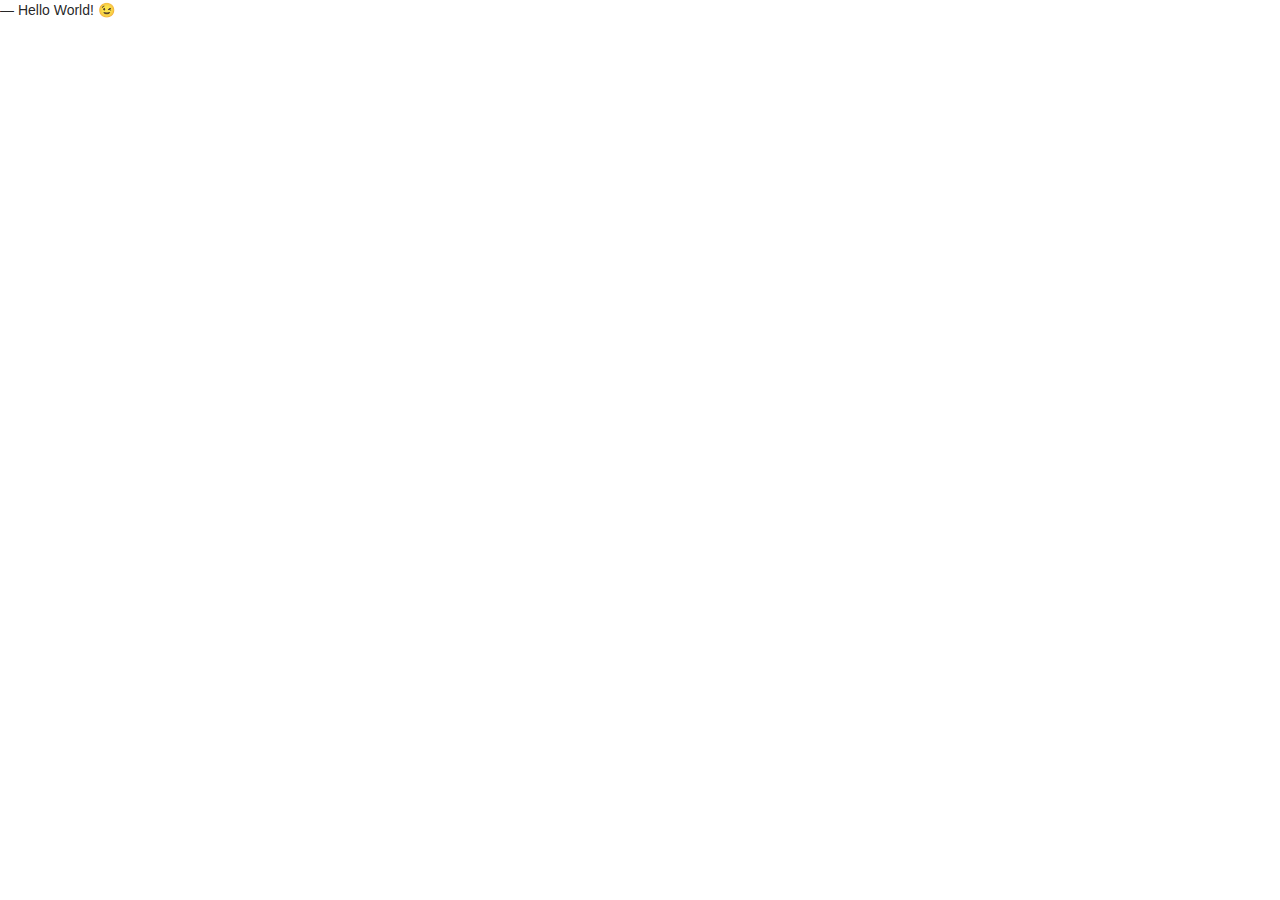
==== commit 5b66e11b: "Edit title" ====
--- a/index.html
+++ b/index.html
@@ -2,8 +2,8 @@
 <html>
   <head>
     <meta charset="UTF-8" />
-    <title>Résumé</title>
-    <link rel="stylesheet" href="https://binary-studio-academy.github.io/stage-2/assets/stylesheets/base.css">
+    <title>Резюме</title>
+    <link rel="stylesheet" href="assets/stylesheets/base.css">  
   </head>
   <body>
     ― Hello World! &#x1F609;
--- a/assets/stylesheets/base.css
+++ b/assets/stylesheets/base.css
@@ -0,0 +1,1047 @@
+::-moz-selection {
+    background: yellow;
+  }
+  ::selection {
+    background: yellow;
+  }
+  *,
+  *:before,
+  *:after {
+    box-sizing: inherit;
+  }
+  html {
+    font-size: 14px;
+    -webkit-text-size-adjust: 100%;
+    text-size-adjust: 100%;
+    box-sizing: border-box;
+  }
+  html,
+  body {
+    margin: 0;
+    line-height: 1.4285em;
+    color: rgba(0, 0, 0, 0.87);
+  }
+  body {
+    font-family: -apple-system, BlinkMacSystemFont, "Segoe UI", Roboto,
+      Oxygen-Sans, Ubuntu, Cantarell, "Helvetica Neue", sans-serif;
+  }
+  h1,
+  h2,
+  h3,
+  h4,
+  h5 {
+    line-height: 1.28571429em;
+    margin: 0 0 1rem 0;
+    font-weight: bold;
+    padding: 0;
+  }
+  h1:last-child,
+  h2:last-child,
+  h3:last-child,
+  h4:last-child,
+  h5:last-child {
+    margin-bottom: 0;
+  }
+  h1,
+  h2,
+  h3 {
+    text-transform: uppercase;
+  }
+  h1 {
+    font-weight: 900;
+    font-size: 1.5rem;
+    margin-bottom: 0;
+  }
+  h2 {
+    font-weight: 900;
+    font-size: 3rem;
+    letter-spacing: 0.25em;
+  }
+  h2 + p {
+    font-weight: 300;
+    font-size: 1.5rem;
+    margin-bottom: 0.25em;
+  }
+  h3 {
+    font-weight: 700;
+    font-size: 1.25rem;
+    letter-spacing: 0.15em;
+  }
+  h4 {
+    font-size: 1.125rem;
+  }
+  h5 {
+    font-size: 1rem;
+  }
+  h6 {
+    font-size: 0.75rem;
+    letter-spacing: 0.15em;
+    text-transform: uppercase;
+    margin: 0 0 1em 0;
+  }
+  section {
+    padding: 1em 0;
+  }
+  p {
+    margin: 0 0 1em;
+    line-height: 1.4285em;
+  }
+  p:first-child {
+    margin-top: 0;
+  }
+  p:last-child {
+    margin-bottom: 0;
+  }
+  strong {
+    font-weight: 600;
+  }
+  small {
+    font-size: 80%;
+  }
+  ul,
+  ol {
+    list-style: none outside none;
+    padding-left: 1.5em;
+    margin: 0;
+  }
+  ol {
+    counter-reset: ol-counter;
+  }
+  li {
+    list-style: none outside none;
+  }
+  ul > li:before {
+    content: "●";
+    font-family: "Arial";
+    float: left;
+    width: 1.5em;
+    margin-left: -1.5em;
+    text-align: center;
+  }
+  ol > li:before {
+    content: counter(ol-counter);
+    counter-increment: ol-counter;
+    float: left;
+    width: 1rem;
+    border-radius: 0.25em;
+    background: transparent;
+    color: inherit;
+    font-weight: bold;
+    font-size: 0.7em;
+    font-family: inherit;
+    display: flex;
+    align-items: center;
+    justify-content: center;
+    margin-left: calc(-1.5rem + 0.5rem / 2);
+    height: 1rem;
+    margin-top: calc((1.4285rem - 1rem) / 2);
+  }
+  ol.inverted > li:before {
+    background: black;
+    color: white;
+    font-weight: normal;
+  }
+  a {
+    color: blue;
+    background-color: transparent;
+    text-decoration: none;
+  }
+  a[rel="external"]:not(.label):hover,
+  a.language:hover span {
+    text-decoration: underline;
+  }
+  code {
+    border: 1px solid #BDBDBD;
+    padding: 0em 0.25em;
+    border-radius: 3px;
+    background: #EEEEEE;
+    font-size: 95%;
+  }
+  
+  /* Prevent `sub` and `sup` elements from affecting the line height in all browsers */
+  sub,
+  sup {
+    font-size: 75%;
+    line-height: 0;
+    position: relative;
+    vertical-align: baseline;
+  }
+  sub {
+    bottom: -0.25em;
+  }
+  sup {
+    top: -0.5em;
+  }
+  
+  /* Remove the border on images inside links in IE 10 */
+  img {
+    border-style: none;
+  }
+  
+  /* Change the font styles in all browsers, remove the margin in Firefox and Safari */
+  button,
+  input {
+    font-family: inherit;
+    font-size: 100%;
+    line-height: 1.15;
+    margin: 0;
+  }
+  
+  /* Show the overflow in IE and Edge */
+  button,
+  input {
+    overflow: visible;
+  }
+  
+  /* Remove the inheritance of text transform in Edge, Firefox, and IE */
+  button {
+    text-transform: none;
+  }
+  
+  /* Correct the inability to style clickable types in iOS and Safari	*/
+  button,
+  [type="button"] {
+    -webkit-appearance: button;
+    appearance: button;
+  }
+  
+  /* Remove the inner border and padding in Firefox	*/
+  button::-moz-focus-inner,
+  [type="button"]::-moz-focus-inner {
+    border-style: none;
+    padding: 0;
+  }
+  
+  /* Restore the focus styles unset by the previous rule */
+  button:-moz-focusring,
+  [type="button"]:-moz-focusring {
+    outline: 1px dotted ButtonText;
+  }
+  
+  /* Add the correct box sizing in IE 10, remove the padding in IE 10 */
+  [type="checkbox"] {
+    box-sizing: border-box;
+    padding: 0;
+  }
+  
+  /* Utiltities */
+  .nowrap {
+    white-space: nowrap;
+  }
+  
+  /* Article */
+  article {
+    max-width: 100%;
+    margin-left: auto;
+    margin-right: auto;
+  }
+  @media only screen and (min-width: 768px) and (max-width: 991px) {
+    article {
+      width: 723px;
+      margin-top: calc((100% - 723px) / 2);
+      margin-bottom: calc((100% - 723px) / 2);
+    }
+  }
+  @media only screen and (min-width: 992px) and (max-width: 1199px) {
+    article {
+      width: 933px;
+      margin-top: calc((100% - 933px) / 2);
+      margin-bottom: calc((100% - 933px) / 2);
+    }
+  }
+  @media only screen and (min-width: 1200px) {
+    article {
+      width: 1127px;
+      margin-top: calc((100% - 1127px) / 2);
+      margin-bottom: calc((100% - 1127px) / 2);
+    }
+  }
+  
+  /* Page */
+  .page {
+    position: relative;
+    padding: 3em;
+    background: white;
+    box-shadow: 0 10px 100px 0 rgba(34, 36, 38, 0.1);
+    transition: box-shadow 0.2s linear;
+  }
+  .page[style^="border-color"] {
+    padding: 4.5em;
+  }
+  .page[style^="border-color"]:before {
+    content: " ";
+    display: block;
+    position: absolute;
+    left: 2em;
+    top: 2em;
+    right: 2em;
+    bottom: 2em;
+    border-color: inherit;
+    border-width: 1em;
+    border-style: solid;
+    pointer-events: none;
+    transition: border-color 0.2s ease-in-out;
+  }
+  @media only screen {
+    .page:hover {
+      box-shadow: 0 10px 100px 0 rgba(34, 36, 38, 0.3);
+    }
+  }
+  @media only screen and (max-width: 767px) {
+    .page,
+    .page[style^="border-color"] {
+      padding: 0;
+    }
+    .page[style^="border-color"]:before {
+      display: none;
+    }
+  }
+  
+  /**
+   * # Semantic UI - 2.4.2
+   * https://github.com/Semantic-Org/Semantic-UI
+   * https://www.semantic-ui.com/
+   * Copyright 2014 Contributors
+   * Released under the MIT license
+   * https://opensource.org/licenses/MIT
+   */
+  .grid {
+    display: flex;
+    flex-direction: row;
+    flex-wrap: wrap;
+    align-items: stretch;
+    padding: 0;
+    /**
+     * Temporary hack to be sure avatar
+     * is rendered on print preview
+     */
+    display: block !important;
+  }
+  .grid .grid {
+    margin-left: -1em;
+    margin-right: -1em;
+  }
+  
+  /* Rows */
+  .grid > .row {
+    position: relative;
+    display: flex;
+    flex-direction: row;
+    flex-wrap: wrap;
+    justify-content: inherit;
+    align-items: stretch;
+    width: 100% !important;
+    padding: 0rem;
+    padding-top: 1rem;
+    padding-bottom: 1rem;
+  }
+  
+  /* Columns */
+  /* Standard 16 column */
+  .grid > .column:not(.row),
+  .grid > .row > .column {
+    position: relative;
+    display: inline-block;
+    width: 6.25%;
+    padding-left: 1rem;
+    padding-right: 1rem;
+    vertical-align: top;
+  }
+  .grid > * {
+    padding-left: 1rem;
+    padding-right: 1rem;
+  }
+  
+  /* Columns */
+  /* Vertical padding when no rows */
+  .grid > .column:not(.row) {
+    padding-top: 1rem;
+    padding-bottom: 1rem;
+  }
+  .grid > .row > .column {
+    margin-top: 0;
+    margin-bottom: 0;
+  }
+  
+  /* Assume full width with one column */
+  .grid > .column:only-child,
+  .grid > .row > .column:only-child {
+    width: 100%;
+  }
+  
+  /* Column Width */
+  .grid > .row > [class*="one wide"].column,
+  .grid > .column.row > [class*="one wide"].column,
+  .grid > [class*="one wide"].column,
+  .column.grid > [class*="one wide"].column {
+    width: 6.25% !important;
+  }
+  .grid > .row > [class*="two wide"].column,
+  .grid > .column.row > [class*="two wide"].column,
+  .grid > [class*="two wide"].column,
+  .column.grid > [class*="two wide"].column {
+    width: 12.5% !important;
+  }
+  .grid > .row > [class*="three wide"].column,
+  .grid > .column.row > [class*="three wide"].column,
+  .grid > [class*="three wide"].column,
+  .column.grid > [class*="three wide"].column {
+    width: 18.75% !important;
+  }
+  .grid > .row > [class*="four wide"].column,
+  .grid > .column.row > [class*="four wide"].column,
+  .grid > [class*="four wide"].column,
+  .column.grid > [class*="four wide"].column {
+    width: 25% !important;
+  }
+  .grid > .row > [class*="five wide"].column,
+  .grid > .column.row > [class*="five wide"].column,
+  .grid > [class*="five wide"].column,
+  .column.grid > [class*="five wide"].column {
+    width: 31.25% !important;
+  }
+  .grid > .row > [class*="six wide"].column,
+  .grid > .column.row > [class*="six wide"].column,
+  .grid > [class*="six wide"].column,
+  .column.grid > [class*="six wide"].column {
+    width: 37.5% !important;
+  }
+  .grid > .row > [class*="seven wide"].column,
+  .grid > .column.row > [class*="seven wide"].column,
+  .grid > [class*="seven wide"].column,
+  .column.grid > [class*="seven wide"].column {
+    width: 43.75% !important;
+  }
+  .grid > .row > [class*="eight wide"].column,
+  .grid > .column.row > [class*="eight wide"].column,
+  .grid > [class*="eight wide"].column,
+  .column.grid > [class*="eight wide"].column {
+    width: 50% !important;
+  }
+  .grid > .row > [class*="nine wide"].column,
+  .grid > .column.row > [class*="nine wide"].column,
+  .grid > [class*="nine wide"].column,
+  .column.grid > [class*="nine wide"].column {
+    width: 56.25% !important;
+  }
+  .grid > .row > [class*="ten wide"].column,
+  .grid > .column.row > [class*="ten wide"].column,
+  .grid > [class*="ten wide"].column,
+  .column.grid > [class*="ten wide"].column {
+    width: 62.5% !important;
+  }
+  .grid > .row > [class*="eleven wide"].column,
+  .grid > .column.row > [class*="eleven wide"].column,
+  .grid > [class*="eleven wide"].column,
+  .column.grid > [class*="eleven wide"].column {
+    width: 68.75% !important;
+  }
+  .grid > .row > [class*="twelve wide"].column,
+  .grid > .column.row > [class*="twelve wide"].column,
+  .grid > [class*="twelve wide"].column,
+  .column.grid > [class*="twelve wide"].column {
+    width: 75% !important;
+  }
+  .grid > .row > [class*="thirteen wide"].column,
+  .grid > .column.row > [class*="thirteen wide"].column,
+  .grid > [class*="thirteen wide"].column,
+  .column.grid > [class*="thirteen wide"].column {
+    width: 81.25% !important;
+  }
+  .grid > .row > [class*="fourteen wide"].column,
+  .grid > .column.row > [class*="fourteen wide"].column,
+  .grid > [class*="fourteen wide"].column,
+  .column.grid > [class*="fourteen wide"].column {
+    width: 87.5% !important;
+  }
+  .grid > .row > [class*="fifteen wide"].column,
+  .grid > .column.row > [class*="fifteen wide"].column,
+  .grid > [class*="fifteen wide"].column,
+  .column.grid > [class*="fifteen wide"].column {
+    width: 93.75% !important;
+  }
+  .grid > .row > [class*="sixteen wide"].column,
+  .grid > .column.row > [class*="sixteen wide"].column,
+  .grid > [class*="sixteen wide"].column,
+  .column.grid > [class*="sixteen wide"].column {
+    width: 100% !important;
+  }
+  
+  /* Center Aligned */
+  [class*="center aligned"].grid > .column,
+  [class*="center aligned"].grid > .row > .column,
+  .grid > [class*="center aligned"].row > .column,
+  .grid > [class*="center aligned"].column.column,
+  .grid > .row > [class*="center aligned"].column.column {
+    text-align: center;
+  }
+  
+  /* Stackable */
+  @media only screen and (max-width: 767px) {
+    .stackable.grid > .row > .wide.column,
+    .stackable.grid > .wide.column,
+    .stackable.grid > .column.grid > .column,
+    .stackable.grid > .column.row > .column,
+    .stackable.grid > .row > .column,
+    .stackable.grid > .column:not(.row),
+    .grid > .stackable.row > .column {
+      width: 100% !important;
+      padding: 1em !important;
+    }
+  }
+  
+  /* Mobile only column */
+  [class*="mobile only"].grid,
+  .grid > [class*="mobile only"].row,
+  .grid > [class*="mobile only"].column,
+  .grid > .row > [class*="mobile only"].column {
+    display: none;
+  }
+  @media only screen and (max-width: 767px) {
+    [class*="mobile only"].grid,
+    .grid > [class*="mobile only"].row,
+    .grid > [class*="mobile only"].column,
+    .grid > .row > [class*="mobile only"].column {
+      display: block;
+    }
+  }
+  
+  /* Avatar */
+  .avatar-wrapper {
+    padding: 0 1em;
+    display: flex;
+    align-items: center;
+    justify-content: center;
+  }
+  .avatar {
+    position: relative;
+    display: block;
+    flex: 1 0 auto;
+    max-width: 15rem;
+    width: 100%;
+  }
+  @media only screen and (max-width: 1199px) {
+    .avatar-wrapper {
+      padding: 0;
+    }
+  }
+  
+  /* Divider */
+  .divider {
+    border-top: 1px solid rgba(222, 222, 222, 1);
+  }
+  .divider.fat {
+    border-top: 0.3571428571428571em solid rgba(10, 10, 10, 1);
+    width: 33%;
+  }
+  
+  /* Language */
+  .language {
+    font-weight: 600;
+    white-space: nowrap;
+  }
+  
+  /* Labels */
+  .labels > .label {
+    background-color: #e8e8e8;
+    border-radius: 0.28571429rem;
+    color: rgba(0, 0, 0, 0.6);
+    cursor: pointer;
+    display: block;
+    float: left;
+    font-size: 0.78571429rem;
+    font-weight: 600;
+    line-height: 1;
+    margin-bottom: 0.5em;
+    padding: 0.5833em 0.833em;
+    transition: background 0.1s ease;
+    -webkit-transition: background 0.1s ease;
+  }
+  .labels > .label:hover {
+    background-color: #e0e0e0;
+    color: rgba(0, 0, 0, 0.8);
+  }
+  .labels > .label:not(:last-child) {
+    margin-right: 0.5em;
+  }
+  
+  /* Job */
+  .job {
+    margin-bottom: 0.25rem;
+  }
+  
+  /* Contacts */
+  .contacts {
+    list-style: none outside none;
+    display: flex;
+    flex-wrap: wrap;
+    padding: 0;
+    margin-top: 0;
+    margin-bottom: 0;
+    white-space: nowrap;
+    font-size: 0.9em;
+    font-weight: 400;
+  }
+  .contacts li {
+    margin-bottom: 0.25rem;
+    margin-right: 1em;
+  }
+  .contacts li:before {
+    display: none;
+  }
+  .contacts li a {
+    color: black;
+    transition: color 0.2s ease-in-out;
+  }
+  .contacts li a.facebook:hover {
+    color: #3b5998;
+  }
+  .contacts li a.github:hover {
+    color: dimgrey;
+  }
+  .contacts li a.mail:hover {
+    color: dimgrey;
+  }
+  .contacts li a.skype:hover {
+    color: #00aff0;
+  }
+  .contacts li a.linkedin:hover {
+    color: #0077b5;
+  }
+  .contacts li a.telegram:hover {
+    color: #0088cc;
+  }
+  .contacts li a.phone:hover {
+    color: dimgrey;
+  }
+  .contacts li a.website {
+    display: none;
+  }
+  .contacts li a .icon {
+    fill: currentColor;
+    height: 1.1428rem;
+    vertical-align: text-bottom;
+  }
+  
+  @media only screen and (max-width: 767px) {
+    .name,
+    .job,
+    .contacts {
+      text-align: center;
+    }
+    .contacts li {
+      margin-right: 0;
+    }
+  }
+  @media only screen and (max-width: 1199px) {
+    .contacts {
+      margin-top: 1em;
+      flex-direction: column;
+    }
+  }
+  
+  /* Native <details> element styling */
+  details {
+    display: block;
+  }
+  details > summary::-webkit-details-marker {
+    margin-left: 0.25em;
+    margin-right: 0.25em;
+  }
+  details > summary {
+    display: list-item;
+    cursor: pointer;
+  }
+  details > div {
+    margin-top: 0.5em;
+  }
+  details > div:after {
+    content: " ";
+    clear: both;
+    display: block;
+  }
+  
+  /* Alternative to <details> compatible with Safari */
+  .details > input {
+    -webkit-appearance: none;
+    -moz-appearance: none;
+    appearance: none;
+    border: none;
+    border-radius: 0;
+    background: none;
+    transition: 0.2s;
+    cursor: pointer;
+    width: 1.5em;
+    display: inline-flex;
+    align-items: center;
+    justify-content: center;
+    flex: 0 0 auto;
+    height: 1.5em;
+    vertical-align: top;
+    outline: none;
+  }
+  .details > input:after {
+    content: " ";
+    border-top: 0.35em solid transparent;
+    border-bottom: 0.35em solid transparent;
+    border-left: 0.5em solid black;
+    position: relative;
+    width: 0.5em;
+    height: 0.7em;
+    cursor: pointer;
+  }
+  .details > input:checked {
+    transform: rotate(90deg);
+  }
+  .details > label.summary {
+    cursor: pointer;
+  }
+  .details > input:checked ~ div {
+    display: block;
+  }
+  .details > div {
+    display: none;
+  }
+  .details > div.labels {
+    margin-top: 0.5em;
+  }
+  .details > div:after {
+    content: " ";
+    clear: both;
+    display: block;
+  }
+  
+  /* Details as a standalone block */
+  div.details > input:first-child {
+    float: left;
+  }
+  div.details > input:first-child + label {
+    width: calc(100% - 1.5em);
+    padding: 0;
+    display: inline-block;
+  }
+  div.details > input:first-child + label + .details-body {
+    padding-left: 1.5em;
+  }
+  
+  /* Details as a list item */
+  li.details {
+    list-style-type: none;
+  }
+  li.details:before {
+    display: none;
+  }
+  li.details > input {
+    float: left;
+    margin-left: -1.5em;
+  }
+  
+  /* Highlighted list item */
+  li.highlighted {
+    padding: 0.5em;
+    background: rgba(0, 0, 0, 0.04);
+    border-radius: 4px;
+  }
+  
+  /* Bordered list item */
+  li.bordered {
+    border: 1px solid rgba(0, 0, 0, 0.125);
+    border-radius: 4px;
+    padding: 0.5em;
+    transition: all 0.2s linear;
+  }
+  li.bordered:hover {
+    background: #fafafa;
+  }
+  li.bordered > ul > li.details > div,
+  li.bordered > ul > details > div {
+    padding: 0.5em 0.5em 0 2em;
+    border-top: 1px solid rgb(224, 224, 224);
+    margin-top: 0.5em;
+    margin-left: -2em;
+    margin-right: -0.5em;
+  }
+  
+  /* Timeline */
+  .timeline {
+    list-style: none outside none;
+    padding: 0;
+    margin: 0;
+  }
+  .timeline:not(:last-child) {
+    margin-bottom: 1em;
+  }
+  .timeline > li:before {
+    display: none;
+  }
+  .timeline > li:not(:last-child) {
+    margin-bottom: 1em;
+  }
+  .timeline > li p {
+    margin: 0;
+  }
+  
+  /* Tags */
+  .tags.small {
+    font-size: 0.88em;
+  }
+  .tags.bulleted .tag:not(:last-child):after {
+    content: "●";
+    display: inline-block;
+    font-family: "Arial";
+    font-size: 1rem;
+    margin: 0 0.25em 0 0.25em;
+  }
+  
+  /* Print */
+  @media print {
+    .page,
+    .page[style] {
+      padding: 0;
+      box-shadow: none;
+      border-color: transparent !important;
+    }
+    .grid {
+      display: block;
+    }
+    .avatar-wrapper {
+      padding: 0;
+    }
+    .contacts {
+      margin-top: 1em;
+    }
+    .contacts li a.website {
+      display: block;
+    }
+    .credits {
+      display: none;
+    }
+  }
+  
+  /* Color */
+  .color {
+    cursor: pointer;
+    white-space: nowrap;
+    background: inherit;
+    color: inherit;
+    font: inherit;
+    border: none;
+    margin: 0;
+    padding: 0;
+  }
+  .color:before {
+    content: " ";
+    display: inline-block;
+    border-radius: 100%;
+    margin: 0.27em;
+    height: 0.88em;
+    width: 0.88em;
+    vertical-align: top;
+    position: relative;
+  }
+  .color.midnightblue:before {
+    background-color: midnightblue;
+  }
+  .color.chartreuse:before {
+    background-color: chartreuse;
+  }
+  
+  /* Audio button */
+  button.audio {
+    cursor: pointer;
+    background: inherit;
+    font: inherit;
+    border: none;
+    margin: 0;
+    padding: 0;
+  }
+  button.audio svg {
+    height: 16px;
+    width: 16px;
+    vertical-align: text-top;
+  }
+  
+  /* Resume */
+  #resume {
+    color: inherit;
+    transition: 0.2s;
+    opacity: 0.75;
+    padding: 0 0.25em 0.25em 0.25em;
+    margin-left: -0.25em;
+    display: inline-block;
+  }
+  #resume:hover {
+    opacity: 1;
+  }
+  #resume .dots {
+    background: #808080;
+    color: white;
+    padding: 0 0.2em;
+    border-radius: 3px;
+    height: 1em;
+    line-height: 1em;
+    margin-top: 0.2857142857em;
+    float: left;
+    margin-right: 0.2857142857em;
+  }
+  #resume .dots .dot {
+    float: left;
+    height: 0.42857142857em;
+    width: 0.42857142857em;
+    background: white;
+    border-radius: 100%;
+    margin-top: 0.2857142857em;
+    vertical-align: top;
+  }
+  #resume .dots .dot:not(:last-child) {
+    margin-right: 0.2142857em;
+  }
+  
+  /* Dialog */
+  dialog {
+    display: none;
+    height: 100%;
+    width: 100%;
+    z-index: 3;
+    padding: 0;
+    border: none;
+    margin: 0;
+    position: absolute;
+    top: 0;
+    left: 0;
+    background: white;
+  }
+  dialog .photos {
+    height: 100%;
+    width: 100%;
+    overflow: auto;
+    display: inline-flex;
+    -webkit-overflow-scrolling: touch;
+  }
+  dialog .photos img {
+    display: block;
+    width: auto;
+    height: 100%;
+    padding: 4px 0 4px 4px;
+  }
+  dialog .photos img:last-child {
+    padding-right: 4px;
+  }
+  dialog:target {
+    display: block;
+  }
+  dialog:target ~ * {
+    display: none;
+  }
+  
+  /* Close */
+  .close {
+    text-indent: -9999px;
+    position: absolute;
+    z-index: 1;
+    top: 2em;
+    left: 2em;
+    display: inline-block;
+    width: 4em;
+    height: 4em;
+    overflow: hidden;
+  }
+  .close:before,
+  .close:after {
+    content: " ";
+    position: absolute;
+    width: 100%;
+    top: 50%;
+    left: 0;
+    margin-top: -1px;
+    background: white;
+    height: 1px;
+  }
+  .close:before {
+    transform: rotate(45deg);
+  }
+  .close:after {
+    transform: rotate(-45deg);
+  }
+  
+  /* Credits */
+  .credits {
+    text-align: right;
+    padding: 0.5em;
+    line-height: 1em;
+    opacity: 0.75;
+    transition: opacity 0.2s linear;
+  }
+  .credits:hover {
+    opacity: 1;
+  }
+  @media only screen and (max-width: 767px) {
+    .credits {
+      display: none;
+    }
+  }
+  
+  /* Hide header, reveal footer */
+  header {
+    position: fixed;
+    z-index: 1;
+    background: white;
+    top: 0;
+    left: 0;
+    height: 2em;
+    width: 100%;
+  }
+  header + main {
+    margin-top: 2em;
+  }
+  main {
+    overflow: auto;
+    z-index: 2;
+    background: white;
+    position: relative;
+  }
+  main:nth-last-child(3) {
+    margin-bottom: 50vh;
+  }
+  footer {
+    height: 50vh;
+    position: fixed;
+    bottom: 0;
+    left: 0;
+    width: 100%;
+    background: whitesmoke;
+    display: flex;
+    align-items: center;
+    justify-content: center;
+    z-index: 1;
+  }
+  @media only screen and (max-width: 767px) {
+    header {
+      height: auto;
+      position: relative;
+    }
+    header + main {
+      margin-top: 0;
+    }
+    main:nth-last-child(3) {
+      margin-bottom: 0;
+    }
+    footer {
+      height: auto;
+      position: relative;
+      padding: 1em;
+    }
+  }
+  @media print {
+    header,
+    footer {
+      display: none;
+    }
+    header + main {
+      margin-top: 0;
+    }
+    main:nth-last-child(3) {
+      margin-bottom: 0;
+    }
+  }
+  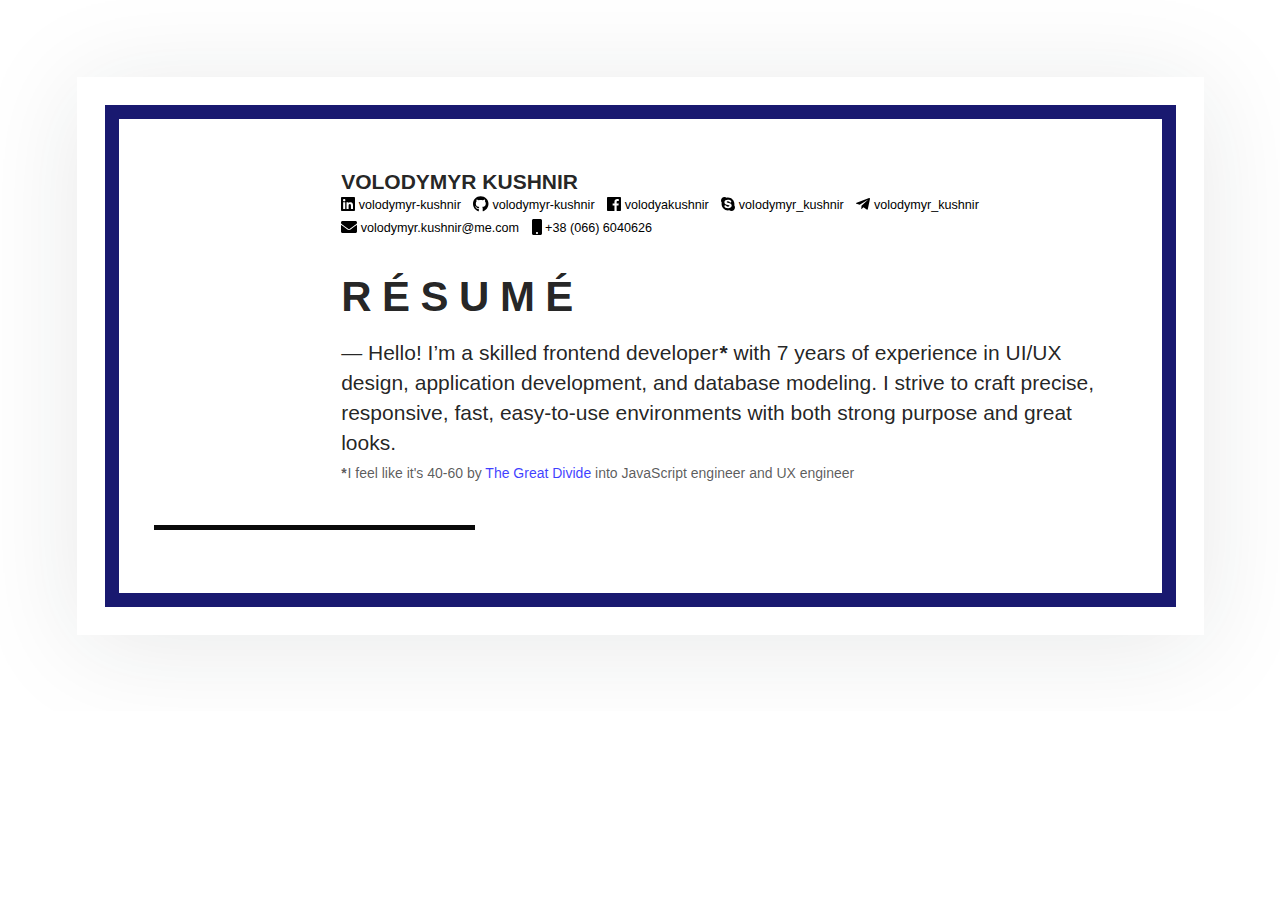
==== commit fa454e05: "Update index.html" ====
--- a/index.html
+++ b/index.html
@@ -3,9 +3,124 @@
   <head>
     <meta charset="UTF-8" />
     <title>Резюме</title>
-    <link rel="stylesheet" href="assets/stylesheets/base.css">  
+    <link rel="stylesheet" href="assets/stylesheets/base.css">
   </head>
   <body>
-    ― Hello World! &#x1F609;
+    <main>
+      <article>
+        <div class="page" style="border-color: midnightblue;">
+          <div class="stackable grid">
+            <div class="row">
+              <div class="three wide center aligned column">
+                <!-- Avatar -->
+              </div>
+              <div class="thirteen wide column">
+                <div class="stackable grid">
+                  <div class="sixteen wide column">
+                    <h1 class="name">Volodymyr Kushnir</h1>
+                    <ul class="contacts">
+                      <li>
+                        <a href="https://linkedin.com/in/volodymyr-kushnir" rel="author" class="linkedin">
+                          <svg class="icon" xmlns="http://www.w3.org/2000/svg" viewBox="0 0 448 512">
+                            <path
+                              d="M416 32H31.9C14.3 32 0 46.5 0 64.3v383.4C0 465.5 14.3 480 31.9 480H416c17.6 0 32-14.5 32-32.3V64.3c0-17.8-14.4-32.3-32-32.3zM135.4 416H69V202.2h66.5V416zm-33.2-243c-21.3 0-38.5-17.3-38.5-38.5S80.9 96 102.2 96c21.2 0 38.5 17.3 38.5 38.5 0 21.3-17.2 38.5-38.5 38.5zm282.1 243h-66.4V312c0-24.8-.5-56.7-34.5-56.7-34.6 0-39.9 27-39.9 54.9V416h-66.4V202.2h63.7v29.2h.9c8.9-16.8 30.6-34.5 62.9-34.5 67.2 0 79.7 44.3 79.7 101.9V416z" />
+                          </svg>
+                          <span>volodymyr-kushnir</span>
+                        </a>
+                      </li>
+                      <li>
+                        <a href="https://github.com/volodymyr-kushnir" rel="author" class="github">
+                          <svg class="icon" xmlns="http://www.w3.org/2000/svg" viewBox="0 0 496 512">
+                            <path
+                              d="M165.9 397.4c0 2-2.3 3.6-5.2 3.6-3.3.3-5.6-1.3-5.6-3.6 0-2 2.3-3.6 5.2-3.6 3-.3 5.6 1.3 5.6 3.6zm-31.1-4.5c-.7 2 1.3 4.3 4.3 4.9 2.6 1 5.6 0 6.2-2s-1.3-4.3-4.3-5.2c-2.6-.7-5.5.3-6.2 2.3zm44.2-1.7c-2.9.7-4.9 2.6-4.6 4.9.3 2 2.9 3.3 5.9 2.6 2.9-.7 4.9-2.6 4.6-4.6-.3-1.9-3-3.2-5.9-2.9zM244.8 8C106.1 8 0 113.3 0 252c0 110.9 69.8 205.8 169.5 239.2 12.8 2.3 17.3-5.6 17.3-12.1 0-6.2-.3-40.4-.3-61.4 0 0-70 15-84.7-29.8 0 0-11.4-29.1-27.8-36.6 0 0-22.9-15.7 1.6-15.4 0 0 24.9 2 38.6 25.8 21.9 38.6 58.6 27.5 72.9 20.9 2.3-16 8.8-27.1 16-33.7-55.9-6.2-112.3-14.3-112.3-110.5 0-27.5 7.6-41.3 23.6-58.9-2.6-6.5-11.1-33.3 2.6-67.9 20.9-6.5 69 27 69 27 20-5.6 41.5-8.5 62.8-8.5s42.8 2.9 62.8 8.5c0 0 48.1-33.6 69-27 13.7 34.7 5.2 61.4 2.6 67.9 16 17.7 25.8 31.5 25.8 58.9 0 96.5-58.9 104.2-114.8 110.5 9.2 7.9 17 22.9 17 46.4 0 33.7-.3 75.4-.3 83.6 0 6.5 4.6 14.4 17.3 12.1C428.2 457.8 496 362.9 496 252 496 113.3 383.5 8 244.8 8zM97.2 352.9c-1.3 1-1 3.3.7 5.2 1.6 1.6 3.9 2.3 5.2 1 1.3-1 1-3.3-.7-5.2-1.6-1.6-3.9-2.3-5.2-1zm-10.8-8.1c-.7 1.3.3 2.9 2.3 3.9 1.6 1 3.6.7 4.3-.7.7-1.3-.3-2.9-2.3-3.9-2-.6-3.6-.3-4.3.7zm32.4 35.6c-1.6 1.3-1 4.3 1.3 6.2 2.3 2.3 5.2 2.6 6.5 1 1.3-1.3.7-4.3-1.3-6.2-2.2-2.3-5.2-2.6-6.5-1zm-11.4-14.7c-1.6 1-1.6 3.6 0 5.9 1.6 2.3 4.3 3.3 5.6 2.3 1.6-1.3 1.6-3.9 0-6.2-1.4-2.3-4-3.3-5.6-2z" />
+                            </svg>
+                          <span>volodymyr-kushnir</span>
+                        </a>
+                      </li>
+                      <li>
+                        <a href="https://www.fb.com/volodyakushnir" rel="author" class="facebook">
+                          <svg class="icon" xmlns="http://www.w3.org/2000/svg" viewBox="0 0 448 512"><path d="M448 56.7v398.5c0 13.7-11.1 24.7-24.7 24.7H309.1V306.5h58.2l8.7-67.6h-67v-43.2c0-19.6 5.4-32.9 33.5-32.9h35.8v-60.5c-6.2-.8-27.4-2.7-52.2-2.7-51.6 0-87 31.5-87 89.4v49.9h-58.4v67.6h58.4V480H24.7C11.1 480 0 468.9 0 455.3V56.7C0 43.1 11.1 32 24.7 32h398.5c13.7 0 24.8 11.1 24.8 24.7z"/></svg>
+                          <span>volodyakushnir</span>
+                        </a>
+                      </li>
+                      <li>
+                        <a href="skype:volodymyr_kushnir" rel="author" class="skype">
+                          <svg class="icon" xmlns="http://www.w3.org/2000/svg" viewBox="0 0 448 512">
+                            <path
+                              d="M424.7 299.8c2.9-14 4.7-28.9 4.7-43.8 0-113.5-91.9-205.3-205.3-205.3-14.9 0-29.7 1.7-43.8 4.7C161.3 40.7 137.7 32 112 32 50.2 32 0 82.2 0 144c0 25.7 8.7 49.3 23.3 68.2-2.9 14-4.7 28.9-4.7 43.8 0 113.5 91.9 205.3 205.3 205.3 14.9 0 29.7-1.7 43.8-4.7 19 14.6 42.6 23.3 68.2 23.3 61.8 0 112-50.2 112-112 .1-25.6-8.6-49.2-23.2-68.1zm-194.6 91.5c-65.6 0-120.5-29.2-120.5-65 0-16 9-30.6 29.5-30.6 31.2 0 34.1 44.9 88.1 44.9 25.7 0 42.3-11.4 42.3-26.3 0-18.7-16-21.6-42-28-62.5-15.4-117.8-22-117.8-87.2 0-59.2 58.6-81.1 109.1-81.1 55.1 0 110.8 21.9 110.8 55.4 0 16.9-11.4 31.8-30.3 31.8-28.3 0-29.2-33.5-75-33.5-25.7 0-42 7-42 22.5 0 19.8 20.8 21.8 69.1 33 41.4 9.3 90.7 26.8 90.7 77.6 0 59.1-57.1 86.5-112 86.5z" />
+                          </svg>
+                          <span>volodymyr_kushnir</span>
+                        </a>
+                      </li>
+                      <li>
+											<a href="https://t.me/volodymyr_kushnir" rel="author" class="telegram">
+												<svg class="icon" xmlns="http://www.w3.org/2000/svg" viewBox="0 0 448 512">
+													<path fill="currentColor"
+														d="M446.7 98.6l-67.6 318.8c-5.1 22.5-18.4 28.1-37.3 17.5l-103-75.9-49.7 47.8c-5.5 5.5-10.1 10.1-20.7 10.1l7.4-104.9 190.9-172.5c8.3-7.4-1.8-11.5-12.9-4.1L117.8 284 16.2 252.2c-22.1-6.9-22.5-22.1 4.6-32.7L418.2 66.4c18.4-6.9 34.5 4.1 28.5 32.2z">
+													</path>
+												</svg>
+												<span>volodymyr_kushnir</span>
+											</a>
+										</li>
+										<li>
+											<a href="mailto:volodymyr.kushnir@me.com" rel="author" class="mail">
+												<svg class="icon" xmlns="http://www.w3.org/2000/svg" viewBox="0 0 512 512">
+													<path
+														d="M502.3 190.8c3.9-3.1 9.7-.2 9.7 4.7V400c0 26.5-21.5 48-48 48H48c-26.5 0-48-21.5-48-48V195.6c0-5 5.7-7.8 9.7-4.7 22.4 17.4 52.1 39.5 154.1 113.6 21.1 15.4 56.7 47.8 92.2 47.6 35.7.3 72-32.8 92.3-47.6 102-74.1 131.6-96.3 154-113.7zM256 320c23.2.4 56.6-29.2 73.4-41.4 132.7-96.3 142.8-104.7 173.4-128.7 5.8-4.5 9.2-11.5 9.2-18.9v-19c0-26.5-21.5-48-48-48H48C21.5 64 0 85.5 0 112v19c0 7.4 3.4 14.3 9.2 18.9 30.6 23.9 40.7 32.4 173.4 128.7 16.8 12.2 50.2 41.8 73.4 41.4z">
+													</path>
+												</svg>
+												<span>volodymyr.kushnir@me.com</span>
+											</a>
+										</li>
+										<li>
+											<a href="tel:+380666040626" rel="author" class="phone">
+												<svg class="icon" xmlns="http://www.w3.org/2000/svg" viewBox="0 0 320 512"><path d="M272 0H48C21.5 0 0 21.5 0 48v416c0 26.5 21.5 48 48 48h224c26.5 0 48-21.5 48-48V48c0-26.5-21.5-48-48-48zM160 480c-17.7 0-32-14.3-32-32s14.3-32 32-32 32 14.3 32 32-14.3 32-32 32z"></path></svg>
+												<span>+38 (066) 6040626</span>
+											</a>
+										</li>
+										<li>
+											<a href="https://volodymyrkushnir.com/" rel="author" class="website">
+												<svg class="icon" xmlns="http://www.w3.org/2000/svg" viewBox="0 0 496 512"><path fill="currentColor" d="M336.5 160C322 70.7 287.8 8 248 8s-74 62.7-88.5 152h177zM152 256c0 22.2 1.2 43.5 3.3 64h185.3c2.1-20.5 3.3-41.8 3.3-64s-1.2-43.5-3.3-64H155.3c-2.1 20.5-3.3 41.8-3.3 64zm324.7-96c-28.6-67.9-86.5-120.4-158-141.6 24.4 33.8 41.2 84.7 50 141.6h108zM177.2 18.4C105.8 39.6 47.8 92.1 19.3 160h108c8.7-56.9 25.5-107.8 49.9-141.6zM487.4 192H372.7c2.1 21 3.3 42.5 3.3 64s-1.2 43-3.3 64h114.6c5.5-20.5 8.6-41.8 8.6-64s-3.1-43.5-8.5-64zM120 256c0-21.5 1.2-43 3.3-64H8.6C3.2 212.5 0 233.8 0 256s3.2 43.5 8.6 64h114.6c-2-21-3.2-42.5-3.2-64zm39.5 96c14.5 89.3 48.7 152 88.5 152s74-62.7 88.5-152h-177zm159.3 141.6c71.4-21.2 129.4-73.7 158-141.6h-108c-8.8 56.9-25.6 107.8-50 141.6zM19.3 352c28.6 67.9 86.5 120.4 158 141.6-24.4-33.8-41.2-84.7-50-141.6h-108z"></path></svg>
+												<span>https://volodymyrkushnir.com/</span>
+											</a>
+										</li>
+									</ul>
+                  </div>
+                  <div class="sixteen wide mobile only column">
+                    <div class="divider"></div>
+                  </div>
+                  <div class="sixteen wide column">
+                    <h2>Résumé</h2>
+                    <p>&mdash; Hello! I’m a skilled frontend developer<strong style="margin-left: 0.0625em;">*</strong> with 7 years of experience in UI/UX design, application development, and database modeling. I strive to craft precise, responsive, fast, easy-to-use environments with both strong purpose and great looks.</p>
+                    <p style="opacity: 0.75;"><strong style="margin-right: 0.0625em;">*</strong>I feel like it's 40-60 by <a href="https://css-tricks.com/the-great-divide/" rel="external">The Great Divide</a> into JavaScript engineer and UX engineer</p>
+  
+                  </div>
+                </div>
+              </div>
+            </div>
+            <div class="row">
+              <div class="sixteen wide column">
+                <div class="fat divider"></div>
+              </div>
+            </div>
+            <div class="row">
+              <div class="ten wide column">
+                <!-- Experience -->
+              </div>
+              <div class="six wide column">
+                <!-- Languages -->
+                <!-- Skills -->
+                <!-- Character -->
+                <!-- Likes -->
+                <!-- Dislikes -->
+                <!-- Wants -->
+                <!-- Education -->
+                <!-- Articles -->
+              </div>
+            </div>
+          </div>
+        </div>
+      </article>
+    </main>
   </body>
 </html>
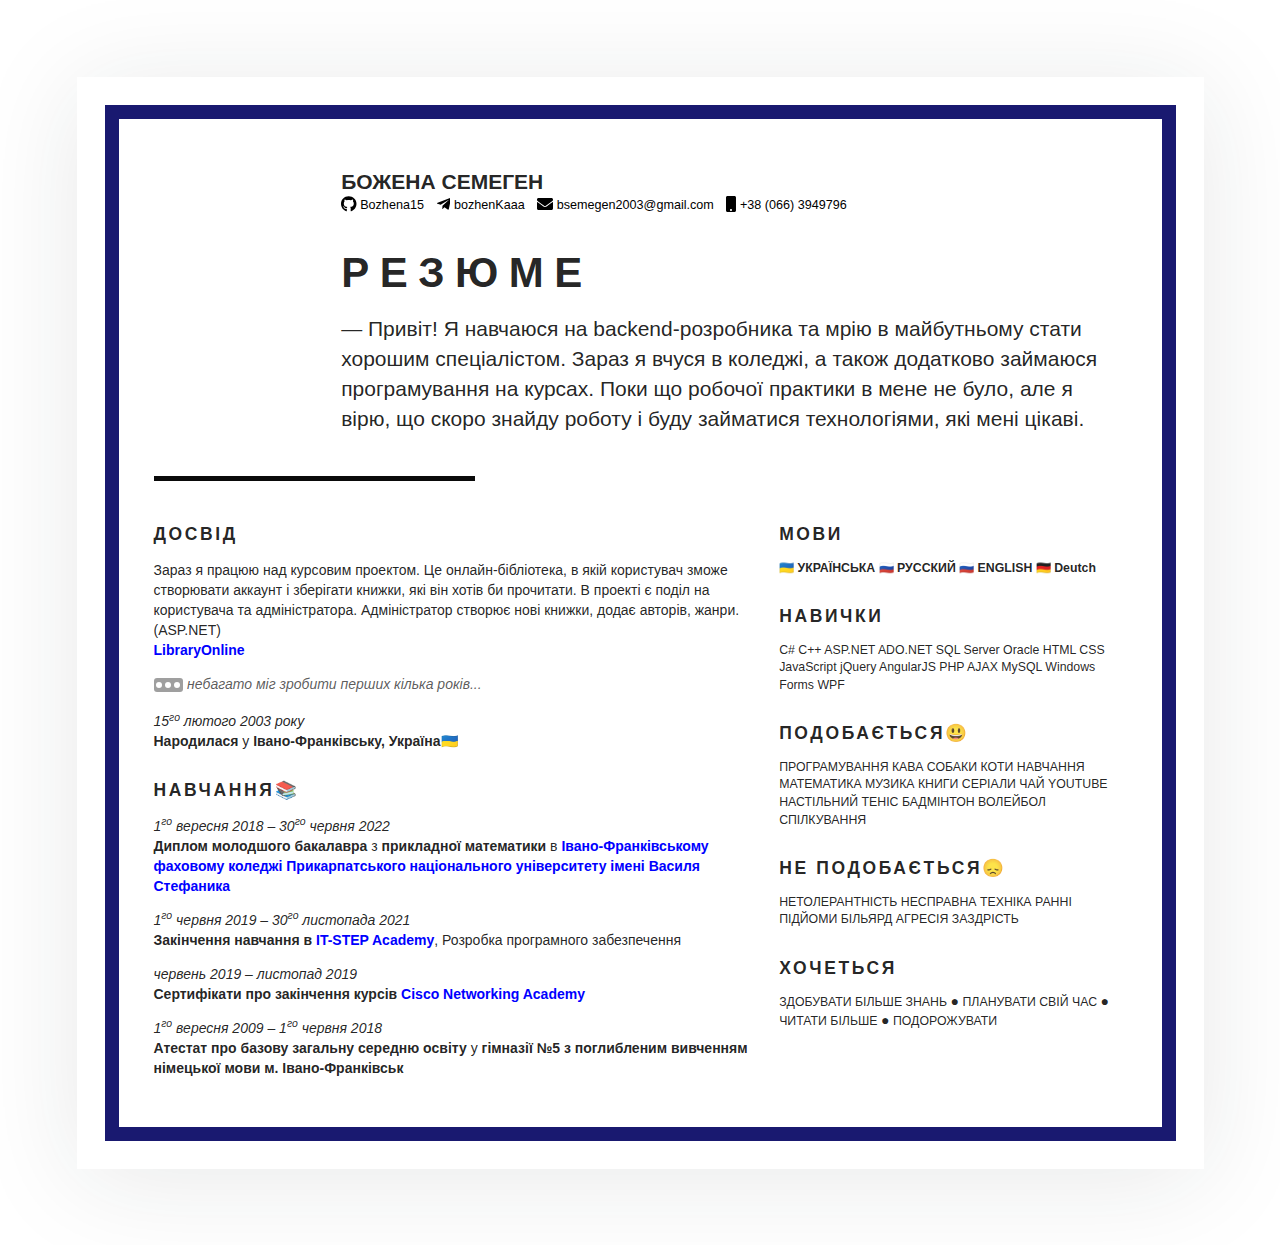
==== commit 62df2305: "Merge branch 'develop' into feature/body" ====
--- a/index.html
+++ b/index.html
@@ -3,7 +3,7 @@
   <head>
     <meta charset="UTF-8" />
     <title>Резюме</title>
-    <link rel="stylesheet" href="assets/stylesheets/base.css">
+    <link rel="stylesheet" href="assets/stylesheets/base.css">  
   </head>
   <body>
     <main>
@@ -17,71 +17,41 @@
               <div class="thirteen wide column">
                 <div class="stackable grid">
                   <div class="sixteen wide column">
-                    <h1 class="name">Volodymyr Kushnir</h1>
+                    <h1 class="name">Божена Семеген</h1>
                     <ul class="contacts">
                       <li>
-                        <a href="https://linkedin.com/in/volodymyr-kushnir" rel="author" class="linkedin">
-                          <svg class="icon" xmlns="http://www.w3.org/2000/svg" viewBox="0 0 448 512">
-                            <path
-                              d="M416 32H31.9C14.3 32 0 46.5 0 64.3v383.4C0 465.5 14.3 480 31.9 480H416c17.6 0 32-14.5 32-32.3V64.3c0-17.8-14.4-32.3-32-32.3zM135.4 416H69V202.2h66.5V416zm-33.2-243c-21.3 0-38.5-17.3-38.5-38.5S80.9 96 102.2 96c21.2 0 38.5 17.3 38.5 38.5 0 21.3-17.2 38.5-38.5 38.5zm282.1 243h-66.4V312c0-24.8-.5-56.7-34.5-56.7-34.6 0-39.9 27-39.9 54.9V416h-66.4V202.2h63.7v29.2h.9c8.9-16.8 30.6-34.5 62.9-34.5 67.2 0 79.7 44.3 79.7 101.9V416z" />
-                          </svg>
-                          <span>volodymyr-kushnir</span>
-                        </a>
-                      </li>
-                      <li>
-                        <a href="https://github.com/volodymyr-kushnir" rel="author" class="github">
+                        <a href="https://github.com/Bozhena15" rel="author" class="github">
                           <svg class="icon" xmlns="http://www.w3.org/2000/svg" viewBox="0 0 496 512">
                             <path
                               d="M165.9 397.4c0 2-2.3 3.6-5.2 3.6-3.3.3-5.6-1.3-5.6-3.6 0-2 2.3-3.6 5.2-3.6 3-.3 5.6 1.3 5.6 3.6zm-31.1-4.5c-.7 2 1.3 4.3 4.3 4.9 2.6 1 5.6 0 6.2-2s-1.3-4.3-4.3-5.2c-2.6-.7-5.5.3-6.2 2.3zm44.2-1.7c-2.9.7-4.9 2.6-4.6 4.9.3 2 2.9 3.3 5.9 2.6 2.9-.7 4.9-2.6 4.6-4.6-.3-1.9-3-3.2-5.9-2.9zM244.8 8C106.1 8 0 113.3 0 252c0 110.9 69.8 205.8 169.5 239.2 12.8 2.3 17.3-5.6 17.3-12.1 0-6.2-.3-40.4-.3-61.4 0 0-70 15-84.7-29.8 0 0-11.4-29.1-27.8-36.6 0 0-22.9-15.7 1.6-15.4 0 0 24.9 2 38.6 25.8 21.9 38.6 58.6 27.5 72.9 20.9 2.3-16 8.8-27.1 16-33.7-55.9-6.2-112.3-14.3-112.3-110.5 0-27.5 7.6-41.3 23.6-58.9-2.6-6.5-11.1-33.3 2.6-67.9 20.9-6.5 69 27 69 27 20-5.6 41.5-8.5 62.8-8.5s42.8 2.9 62.8 8.5c0 0 48.1-33.6 69-27 13.7 34.7 5.2 61.4 2.6 67.9 16 17.7 25.8 31.5 25.8 58.9 0 96.5-58.9 104.2-114.8 110.5 9.2 7.9 17 22.9 17 46.4 0 33.7-.3 75.4-.3 83.6 0 6.5 4.6 14.4 17.3 12.1C428.2 457.8 496 362.9 496 252 496 113.3 383.5 8 244.8 8zM97.2 352.9c-1.3 1-1 3.3.7 5.2 1.6 1.6 3.9 2.3 5.2 1 1.3-1 1-3.3-.7-5.2-1.6-1.6-3.9-2.3-5.2-1zm-10.8-8.1c-.7 1.3.3 2.9 2.3 3.9 1.6 1 3.6.7 4.3-.7.7-1.3-.3-2.9-2.3-3.9-2-.6-3.6-.3-4.3.7zm32.4 35.6c-1.6 1.3-1 4.3 1.3 6.2 2.3 2.3 5.2 2.6 6.5 1 1.3-1.3.7-4.3-1.3-6.2-2.2-2.3-5.2-2.6-6.5-1zm-11.4-14.7c-1.6 1-1.6 3.6 0 5.9 1.6 2.3 4.3 3.3 5.6 2.3 1.6-1.3 1.6-3.9 0-6.2-1.4-2.3-4-3.3-5.6-2z" />
                             </svg>
-                          <span>volodymyr-kushnir</span>
+                          <span>Bozhena15</span>
                         </a>
                       </li>
                       <li>
-                        <a href="https://www.fb.com/volodyakushnir" rel="author" class="facebook">
-                          <svg class="icon" xmlns="http://www.w3.org/2000/svg" viewBox="0 0 448 512"><path d="M448 56.7v398.5c0 13.7-11.1 24.7-24.7 24.7H309.1V306.5h58.2l8.7-67.6h-67v-43.2c0-19.6 5.4-32.9 33.5-32.9h35.8v-60.5c-6.2-.8-27.4-2.7-52.2-2.7-51.6 0-87 31.5-87 89.4v49.9h-58.4v67.6h58.4V480H24.7C11.1 480 0 468.9 0 455.3V56.7C0 43.1 11.1 32 24.7 32h398.5c13.7 0 24.8 11.1 24.8 24.7z"/></svg>
-                          <span>volodyakushnir</span>
-                        </a>
-                      </li>
-                      <li>
-                        <a href="skype:volodymyr_kushnir" rel="author" class="skype">
-                          <svg class="icon" xmlns="http://www.w3.org/2000/svg" viewBox="0 0 448 512">
-                            <path
-                              d="M424.7 299.8c2.9-14 4.7-28.9 4.7-43.8 0-113.5-91.9-205.3-205.3-205.3-14.9 0-29.7 1.7-43.8 4.7C161.3 40.7 137.7 32 112 32 50.2 32 0 82.2 0 144c0 25.7 8.7 49.3 23.3 68.2-2.9 14-4.7 28.9-4.7 43.8 0 113.5 91.9 205.3 205.3 205.3 14.9 0 29.7-1.7 43.8-4.7 19 14.6 42.6 23.3 68.2 23.3 61.8 0 112-50.2 112-112 .1-25.6-8.6-49.2-23.2-68.1zm-194.6 91.5c-65.6 0-120.5-29.2-120.5-65 0-16 9-30.6 29.5-30.6 31.2 0 34.1 44.9 88.1 44.9 25.7 0 42.3-11.4 42.3-26.3 0-18.7-16-21.6-42-28-62.5-15.4-117.8-22-117.8-87.2 0-59.2 58.6-81.1 109.1-81.1 55.1 0 110.8 21.9 110.8 55.4 0 16.9-11.4 31.8-30.3 31.8-28.3 0-29.2-33.5-75-33.5-25.7 0-42 7-42 22.5 0 19.8 20.8 21.8 69.1 33 41.4 9.3 90.7 26.8 90.7 77.6 0 59.1-57.1 86.5-112 86.5z" />
-                          </svg>
-                          <span>volodymyr_kushnir</span>
-                        </a>
-                      </li>
-                      <li>
-											<a href="https://t.me/volodymyr_kushnir" rel="author" class="telegram">
+											<a href="https://t.me/bozhenKaaa" rel="author" class="telegram">
 												<svg class="icon" xmlns="http://www.w3.org/2000/svg" viewBox="0 0 448 512">
 													<path fill="currentColor"
 														d="M446.7 98.6l-67.6 318.8c-5.1 22.5-18.4 28.1-37.3 17.5l-103-75.9-49.7 47.8c-5.5 5.5-10.1 10.1-20.7 10.1l7.4-104.9 190.9-172.5c8.3-7.4-1.8-11.5-12.9-4.1L117.8 284 16.2 252.2c-22.1-6.9-22.5-22.1 4.6-32.7L418.2 66.4c18.4-6.9 34.5 4.1 28.5 32.2z">
 													</path>
 												</svg>
-												<span>volodymyr_kushnir</span>
+												<span>bozhenKaaa</span>
 											</a>
 										</li>
 										<li>
-											<a href="mailto:volodymyr.kushnir@me.com" rel="author" class="mail">
+											<a href="mailto:bsemegen2003@gmail.com" rel="author" class="mail">
 												<svg class="icon" xmlns="http://www.w3.org/2000/svg" viewBox="0 0 512 512">
 													<path
 														d="M502.3 190.8c3.9-3.1 9.7-.2 9.7 4.7V400c0 26.5-21.5 48-48 48H48c-26.5 0-48-21.5-48-48V195.6c0-5 5.7-7.8 9.7-4.7 22.4 17.4 52.1 39.5 154.1 113.6 21.1 15.4 56.7 47.8 92.2 47.6 35.7.3 72-32.8 92.3-47.6 102-74.1 131.6-96.3 154-113.7zM256 320c23.2.4 56.6-29.2 73.4-41.4 132.7-96.3 142.8-104.7 173.4-128.7 5.8-4.5 9.2-11.5 9.2-18.9v-19c0-26.5-21.5-48-48-48H48C21.5 64 0 85.5 0 112v19c0 7.4 3.4 14.3 9.2 18.9 30.6 23.9 40.7 32.4 173.4 128.7 16.8 12.2 50.2 41.8 73.4 41.4z">
 													</path>
 												</svg>
-												<span>volodymyr.kushnir@me.com</span>
+												<span>bsemegen2003@gmail.com</span>
 											</a>
 										</li>
 										<li>
-											<a href="tel:+380666040626" rel="author" class="phone">
+											<a href="tel:+380663949796" rel="author" class="phone">
 												<svg class="icon" xmlns="http://www.w3.org/2000/svg" viewBox="0 0 320 512"><path d="M272 0H48C21.5 0 0 21.5 0 48v416c0 26.5 21.5 48 48 48h224c26.5 0 48-21.5 48-48V48c0-26.5-21.5-48-48-48zM160 480c-17.7 0-32-14.3-32-32s14.3-32 32-32 32 14.3 32 32-14.3 32-32 32z"></path></svg>
-												<span>+38 (066) 6040626</span>
-											</a>
-										</li>
-										<li>
-											<a href="https://volodymyrkushnir.com/" rel="author" class="website">
-												<svg class="icon" xmlns="http://www.w3.org/2000/svg" viewBox="0 0 496 512"><path fill="currentColor" d="M336.5 160C322 70.7 287.8 8 248 8s-74 62.7-88.5 152h177zM152 256c0 22.2 1.2 43.5 3.3 64h185.3c2.1-20.5 3.3-41.8 3.3-64s-1.2-43.5-3.3-64H155.3c-2.1 20.5-3.3 41.8-3.3 64zm324.7-96c-28.6-67.9-86.5-120.4-158-141.6 24.4 33.8 41.2 84.7 50 141.6h108zM177.2 18.4C105.8 39.6 47.8 92.1 19.3 160h108c8.7-56.9 25.5-107.8 49.9-141.6zM487.4 192H372.7c2.1 21 3.3 42.5 3.3 64s-1.2 43-3.3 64h114.6c5.5-20.5 8.6-41.8 8.6-64s-3.1-43.5-8.5-64zM120 256c0-21.5 1.2-43 3.3-64H8.6C3.2 212.5 0 233.8 0 256s3.2 43.5 8.6 64h114.6c-2-21-3.2-42.5-3.2-64zm39.5 96c14.5 89.3 48.7 152 88.5 152s74-62.7 88.5-152h-177zm159.3 141.6c71.4-21.2 129.4-73.7 158-141.6h-108c-8.8 56.9-25.6 107.8-50 141.6zM19.3 352c28.6 67.9 86.5 120.4 158 141.6-24.4-33.8-41.2-84.7-50-141.6h-108z"></path></svg>
-												<span>https://volodymyrkushnir.com/</span>
+												<span>+38 (066) 3949796</span>
 											</a>
 										</li>
 									</ul>
@@ -90,10 +60,8 @@
                     <div class="divider"></div>
                   </div>
                   <div class="sixteen wide column">
-                    <h2>Résumé</h2>
-                    <p>&mdash; Hello! I’m a skilled frontend developer<strong style="margin-left: 0.0625em;">*</strong> with 7 years of experience in UI/UX design, application development, and database modeling. I strive to craft precise, responsive, fast, easy-to-use environments with both strong purpose and great looks.</p>
-                    <p style="opacity: 0.75;"><strong style="margin-right: 0.0625em;">*</strong>I feel like it's 40-60 by <a href="https://css-tricks.com/the-great-divide/" rel="external">The Great Divide</a> into JavaScript engineer and UX engineer</p>
-  
+                    <h2>Резюме</h2>
+                    <p>&mdash; Привіт! Я навчаюся на backend-розробника та мрію в майбутньому стати хорошим спеціалістом. Зараз  я вчуся в коледжі, а також додатково займаюся програмування на курсах. Поки що робочої практики в мене не було, але я вірю, що скоро знайду роботу і буду займатися технологіями, які мені цікаві.  </p>
                   </div>
                 </div>
               </div>
@@ -105,17 +73,77 @@
             </div>
             <div class="row">
               <div class="ten wide column">
-                <!-- Experience -->
+                <section>
+                  <h3>Досвід</h3>
+                  <ul class="timeline">
+                    <li>
+                      <p>Зараз я працюю над курсовим проектом. Це онлайн-бібліотека, в якій користувач зможе створювати аккаунт і зберігати книжки, які він хотів би прочитати. В проекті є поділ на користувача та адміністратора. Адміністратор створює нові книжки, додає авторів, жанри. (ASP.NET)</p>
+                      <p><strong><a href="https://github.com/Bozhena15/LibraryOnline_ASP.NET.git" rel="external">LibraryOnline</a></strong></p>
+                    </li>
+                    <li>
+                      <a id="resume" href="#childhood" title="Show childhood photos">
+                        <span class="dots">
+                          <span class="dot"></span>
+                          <span class="dot"></span>
+                          <span class="dot"></span>
+                        </span>
+                        <em>небагато міг зробити перших кілька років...</em>
+                      </a>
+                    </li>
+                    <li>
+                      <p><em>15<sup>го</sup> лютого 2003 року</em></p>
+                      <p><strong>Народилася</strong> у <strong>Івано-Франківську, Україна</strong>&#127482;&#127462;</p>
+                    </li>
+                  </ul>
+                </section>
+                <section>
+                  <h3>Навчання📚</h3>
+                  <ul class="timeline">
+                    <li>
+                      <div><em>1<sup>го</sup> вересня 2018 &ndash; 30<sup>го</sup> червня 2022</em></div>
+                      <div><strong>Диплом молодшого бакалавра</strong> з <strong>прикладної математики</strong> в <a href="https://ifk.pnu.edu.ua/" rel="external"><strong>Івано-Франківському фаховому коледжі Прикарпатського національного університету імені Василя Стефаника</strong></a></div>
+                    </li>
+                    <li>
+                      <div><em>1<sup>го</sup> червня 2019 &ndash; 30<sup>го</sup> листопада 2021</em></div>
+                      <div><strong>Закінчення навчання в </strong> <a href="https://if.itstep.org/"><strong>IT-STEP Academy</strong></a>, Розробка програмного забезпечення</div>
+                    </li>
+                    <li>
+                      <div><em>червень 2019 &ndash; листопад 2019</em></div>
+                      <div><strong>Сертифікати про закінчення курсів</strong> <a href="https://www.netacad.com/" rel="external"><strong>Cisco Networking Academy</strong></a></div>
+                    </li>
+                    <li>
+                      <div><em>1<sup>го</sup> вересня 2009 &ndash; 1<sup>го</sup> червня 2018</em></div>
+                      <div><strong>Атестат про базову загальну середню освіту</strong> у <strong>гімназії №5 з поглибленим вивченням німецької мови м. Івано-Франківськ</strong></div>
+                    </li>
+                  </ul>
+                </section>
               </div>
               <div class="six wide column">
-                <!-- Languages -->
-                <!-- Skills -->
-                <!-- Character -->
-                <!-- Likes -->
-                <!-- Dislikes -->
-                <!-- Wants -->
-                <!-- Education -->
-                <!-- Articles -->
+                <section>
+                  <h3>Мови</h3>
+                  <p class="tags small">
+                    <span class="language" lang="uk">&#x1f1fa;&#x1f1e6; УКРАЇНСЬКА</span> 
+                    <span class="language" lang="ru">&#x1f1f7;&#x1f1fa; РУССКИЙ</span> 
+                    <span class="language" lang="en">&#x1f1f7;&#x1f1fa; ENGLISH</span> 
+                    <span class="language" lang="de">&#x1F1E9;&#x1F1EA; Deutch</span></p>
+                </section>
+                <section>
+                  <h3>Навички</h3>
+                  <p class="tags small">C# C++ ASP.NET ADO.NET SQL Server Oracle HTML CSS JavaScript jQuery AngularJS PHP AJAX  MySQL Windows Forms WPF</p>
+                </section>
+                <section>
+                  <h3>Подобається&#x1f603;</h3>
+                  <p class="tags small">ПРОГРАМУВАННЯ КАВА СОБАКИ КОТИ НАВЧАННЯ МАТЕМАТИКА МУЗИКА КНИГИ СЕРІАЛИ ЧАЙ YOUTUBE НАСТІЛЬНИЙ ТЕНІС БАДМІНТОН ВОЛЕЙБОЛ СПІЛКУВАННЯ</p>
+                </section>
+                <section>
+                  <h3>Не подобається&#x1f61e;</h3>
+                  <p class="tags small">НЕТОЛЕРАНТНІСТЬ НЕСПРАВНА ТЕХНІКА РАННІ ПІДЙОМИ БІЛЬЯРД АГРЕСІЯ ЗАЗДРІСТЬ </p>
+                </section>
+                <section>
+                  <h3>Хочеться</h3>
+                  <p class="tags small bulleted"><span class="tag">ЗДОБУВАТИ БІЛЬШЕ ЗНАНЬ</span><span class="tag">ПЛАНУВАТИ СВІЙ ЧАС</span><span class="tag">ЧИТАТИ БІЛЬШЕ</span><span class="tag">ПОДОРОЖУВАТИ</span></p>
+                </section>
+                
               </div>
             </div>
           </div>
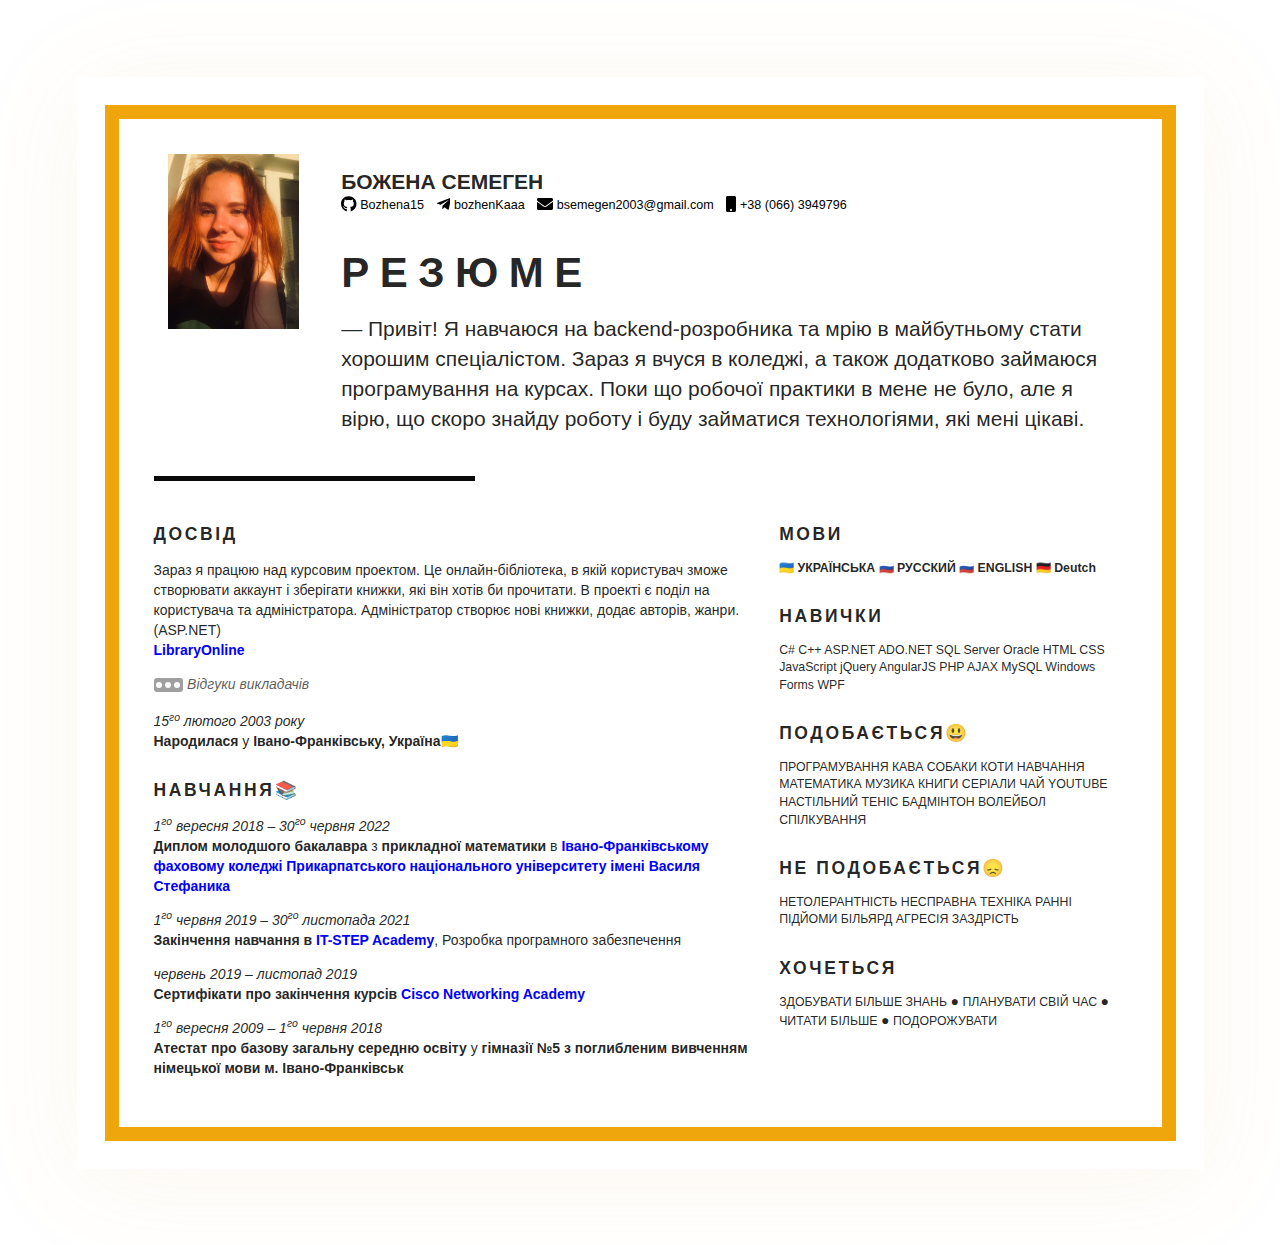
==== commit e53c9ba4: "Edit avatar and reviews" ====
--- a/index.html
+++ b/index.html
@@ -8,11 +8,13 @@
   <body>
     <main>
       <article>
-        <div class="page" style="border-color: midnightblue;">
+        <div class="page" style="border-color: rgb(238, 166, 12);">
           <div class="stackable grid">
             <div class="row">
               <div class="three wide center aligned column">
-                <!-- Avatar -->
+                <div class="avatar-wrapper">
+                  <object class="avatar" data="./assets/images/avatar.jpg" role="img" aria-label="Моє фото"></object>
+                </div>
               </div>
               <div class="thirteen wide column">
                 <div class="stackable grid">
@@ -81,13 +83,13 @@
                       <p><strong><a href="https://github.com/Bozhena15/LibraryOnline_ASP.NET.git" rel="external">LibraryOnline</a></strong></p>
                     </li>
                     <li>
-                      <a id="resume" href="#childhood" title="Show childhood photos">
+                      <a id="resume" href="assets/photos/reviews.html" title="Show reviews">
                         <span class="dots">
                           <span class="dot"></span>
                           <span class="dot"></span>
                           <span class="dot"></span>
                         </span>
-                        <em>небагато міг зробити перших кілька років...</em>
+                        <em>Відгуки викладачів</em>
                       </a>
                     </li>
                     <li>
@@ -143,7 +145,6 @@
                   <h3>Хочеться</h3>
                   <p class="tags small bulleted"><span class="tag">ЗДОБУВАТИ БІЛЬШЕ ЗНАНЬ</span><span class="tag">ПЛАНУВАТИ СВІЙ ЧАС</span><span class="tag">ЧИТАТИ БІЛЬШЕ</span><span class="tag">ПОДОРОЖУВАТИ</span></p>
                 </section>
-                
               </div>
             </div>
           </div>
@@ -151,4 +152,4 @@
       </article>
     </main>
   </body>
-</html>
+</html>--- a/assets/stylesheets/base.css
+++ b/assets/stylesheets/base.css
@@ -24,6 +24,7 @@
   body {
     font-family: -apple-system, BlinkMacSystemFont, "Segoe UI", Roboto,
       Oxygen-Sans, Ubuntu, Cantarell, "Helvetica Neue", sans-serif;
+    background-color: rgb(247, 207, 155);
   }
   h1,
   h2,
@@ -261,8 +262,8 @@
   .page {
     position: relative;
     padding: 3em;
-    background: white;
-    box-shadow: 0 10px 100px 0 rgba(34, 36, 38, 0.1);
+    background: rgb(255, 255, 255);
+    box-shadow: 0 10px 100px 0 rgba(233, 172, 92, 0.1);
     transition: box-shadow 0.2s linear;
   }
   .page[style^="border-color"] {
@@ -284,7 +285,7 @@
   }
   @media only screen {
     .page:hover {
-      box-shadow: 0 10px 100px 0 rgba(34, 36, 38, 0.3);
+      box-shadow: 0 10px 100px 0 rgba(233, 172, 92, 0.767);
     }
   }
   @media only screen and (max-width: 767px) {
@@ -840,7 +841,7 @@
     position: relative;
   }
   .color.midnightblue:before {
-    background-color: midnightblue;
+    background-color: rgb(206, 129, 13);
   }
   .color.chartreuse:before {
     background-color: chartreuse;
